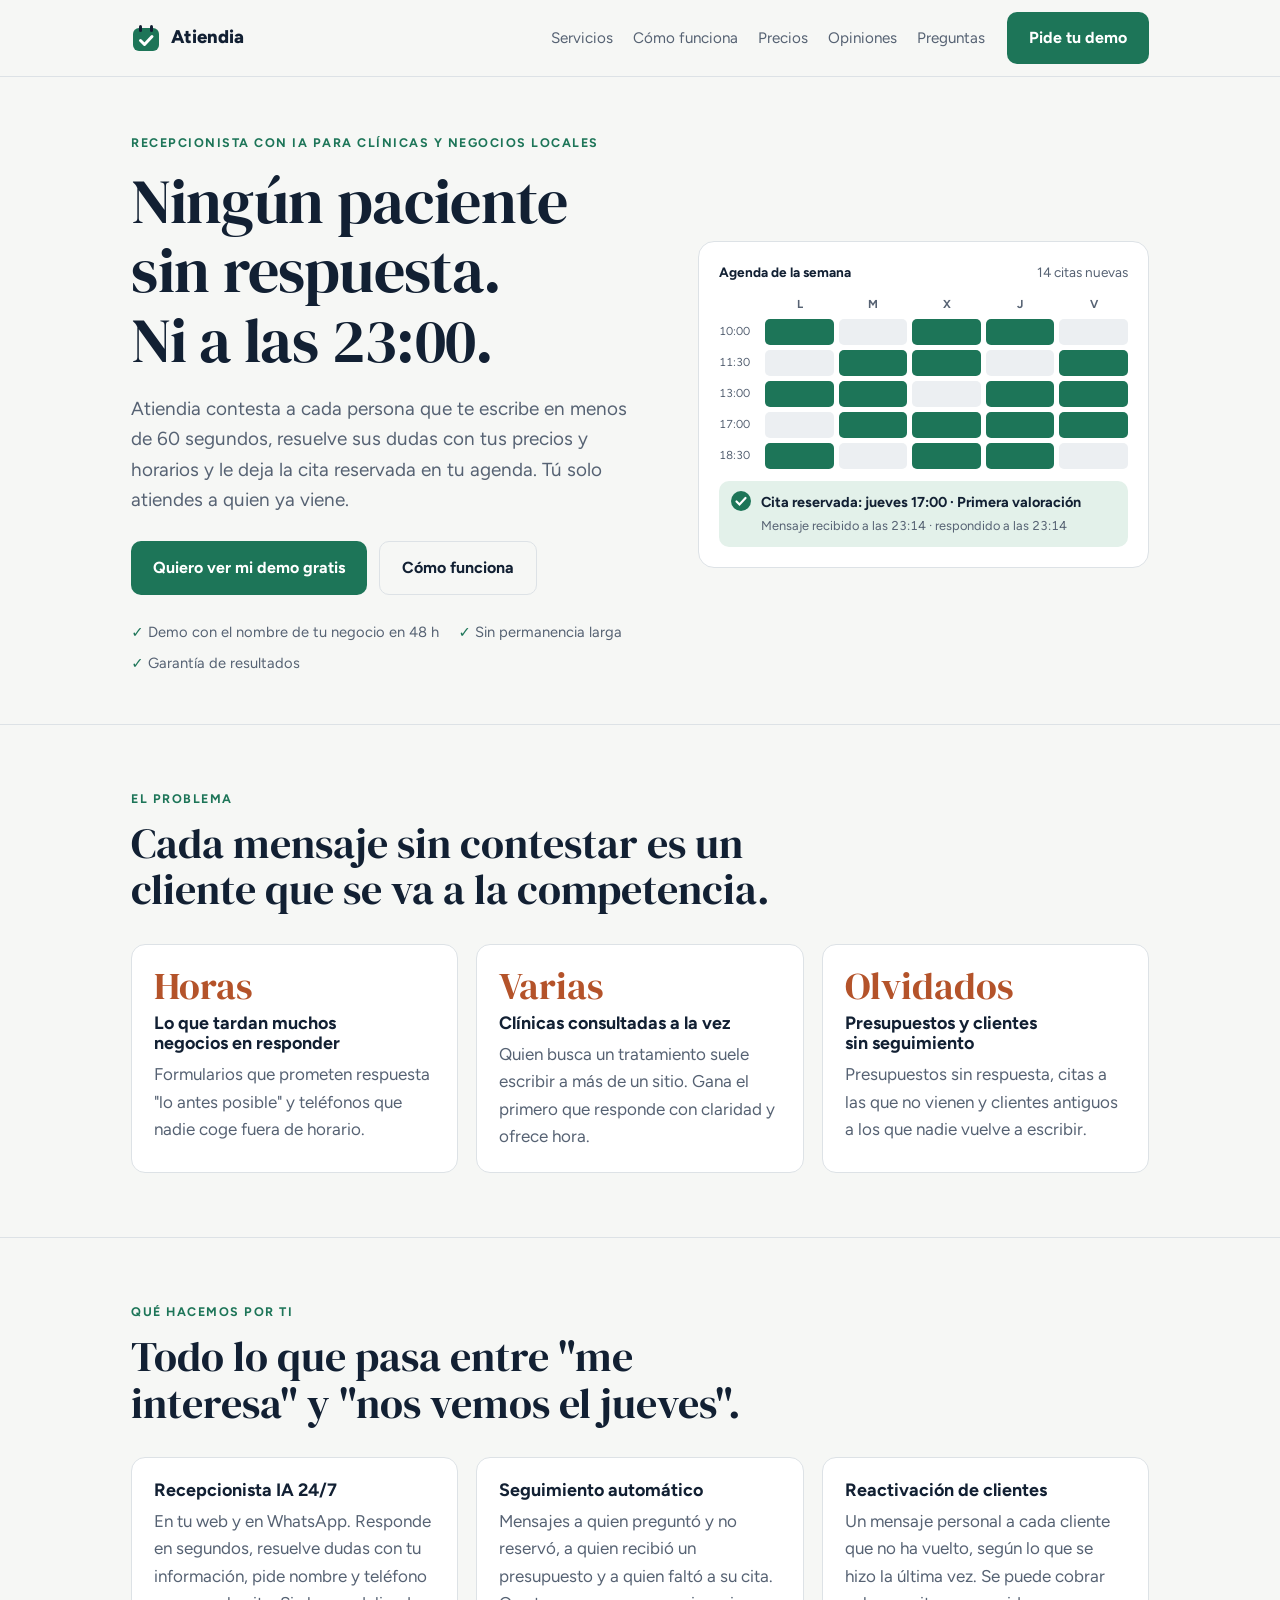
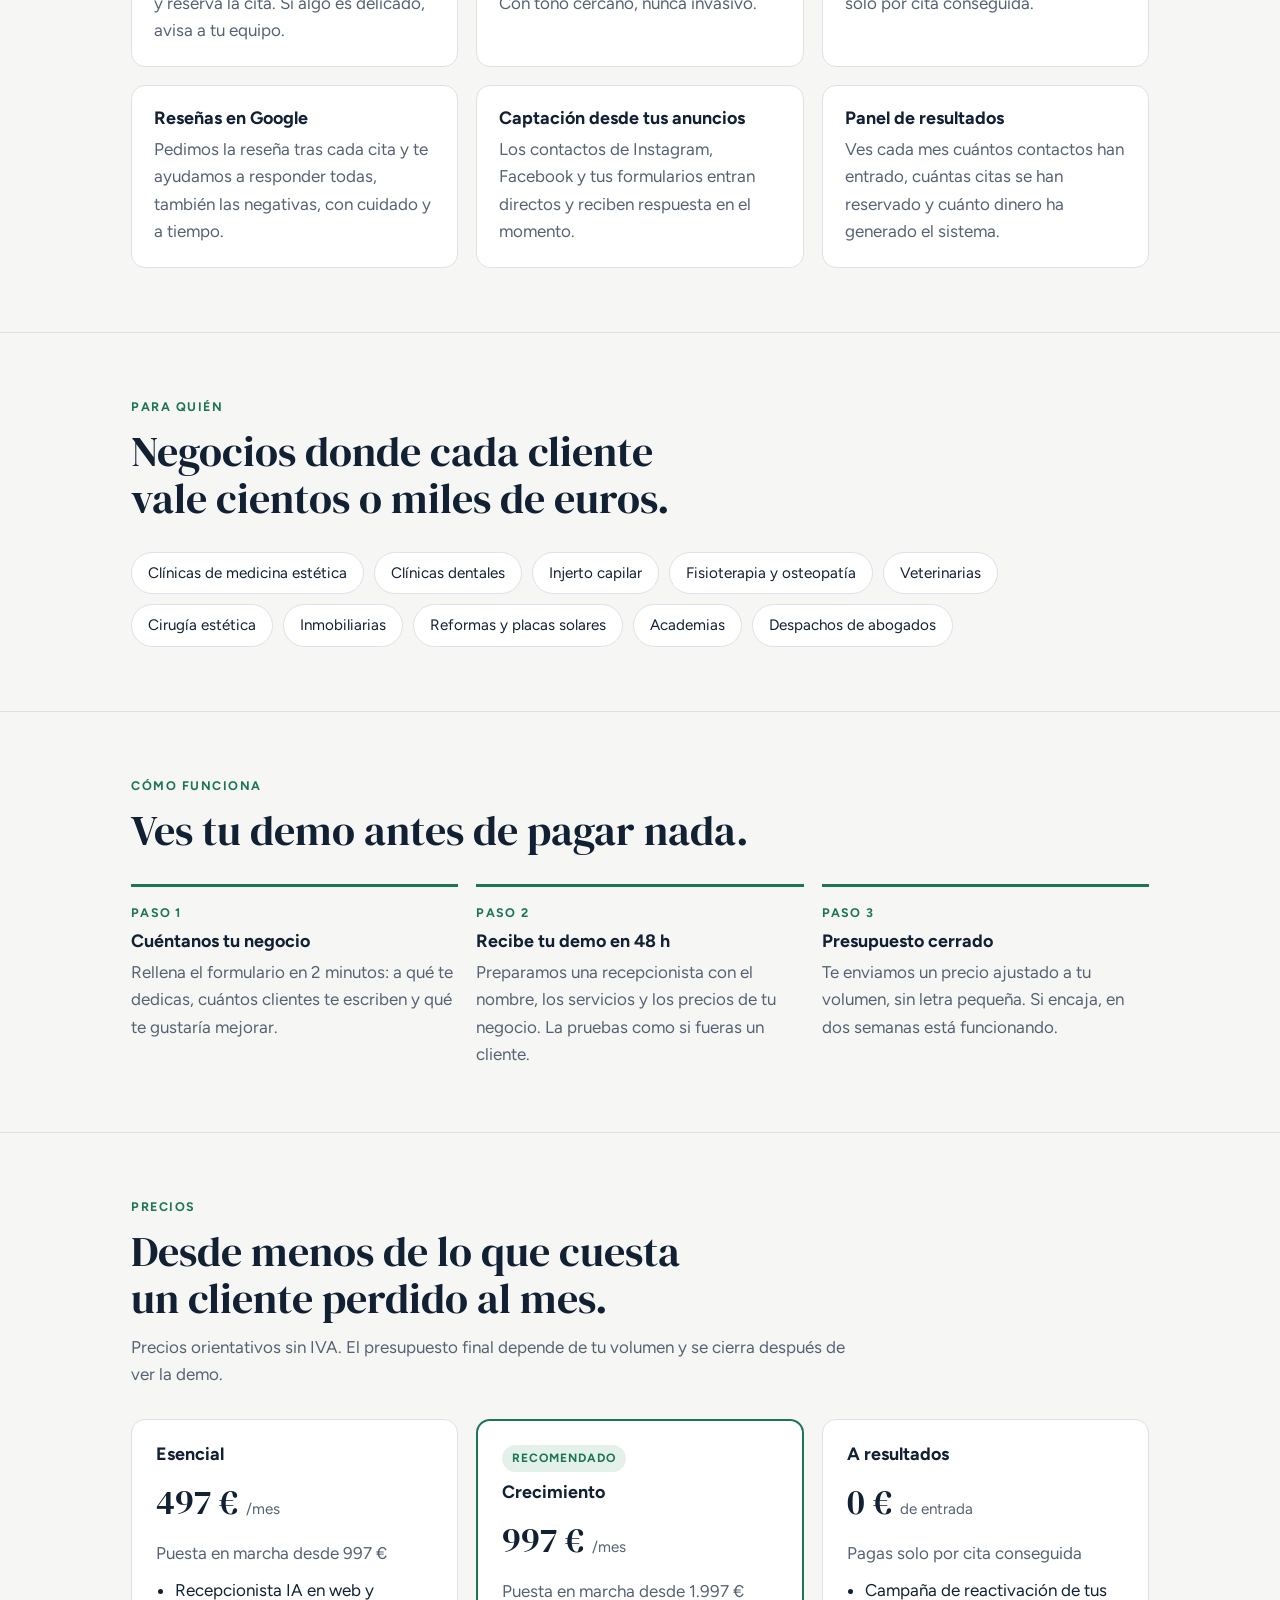
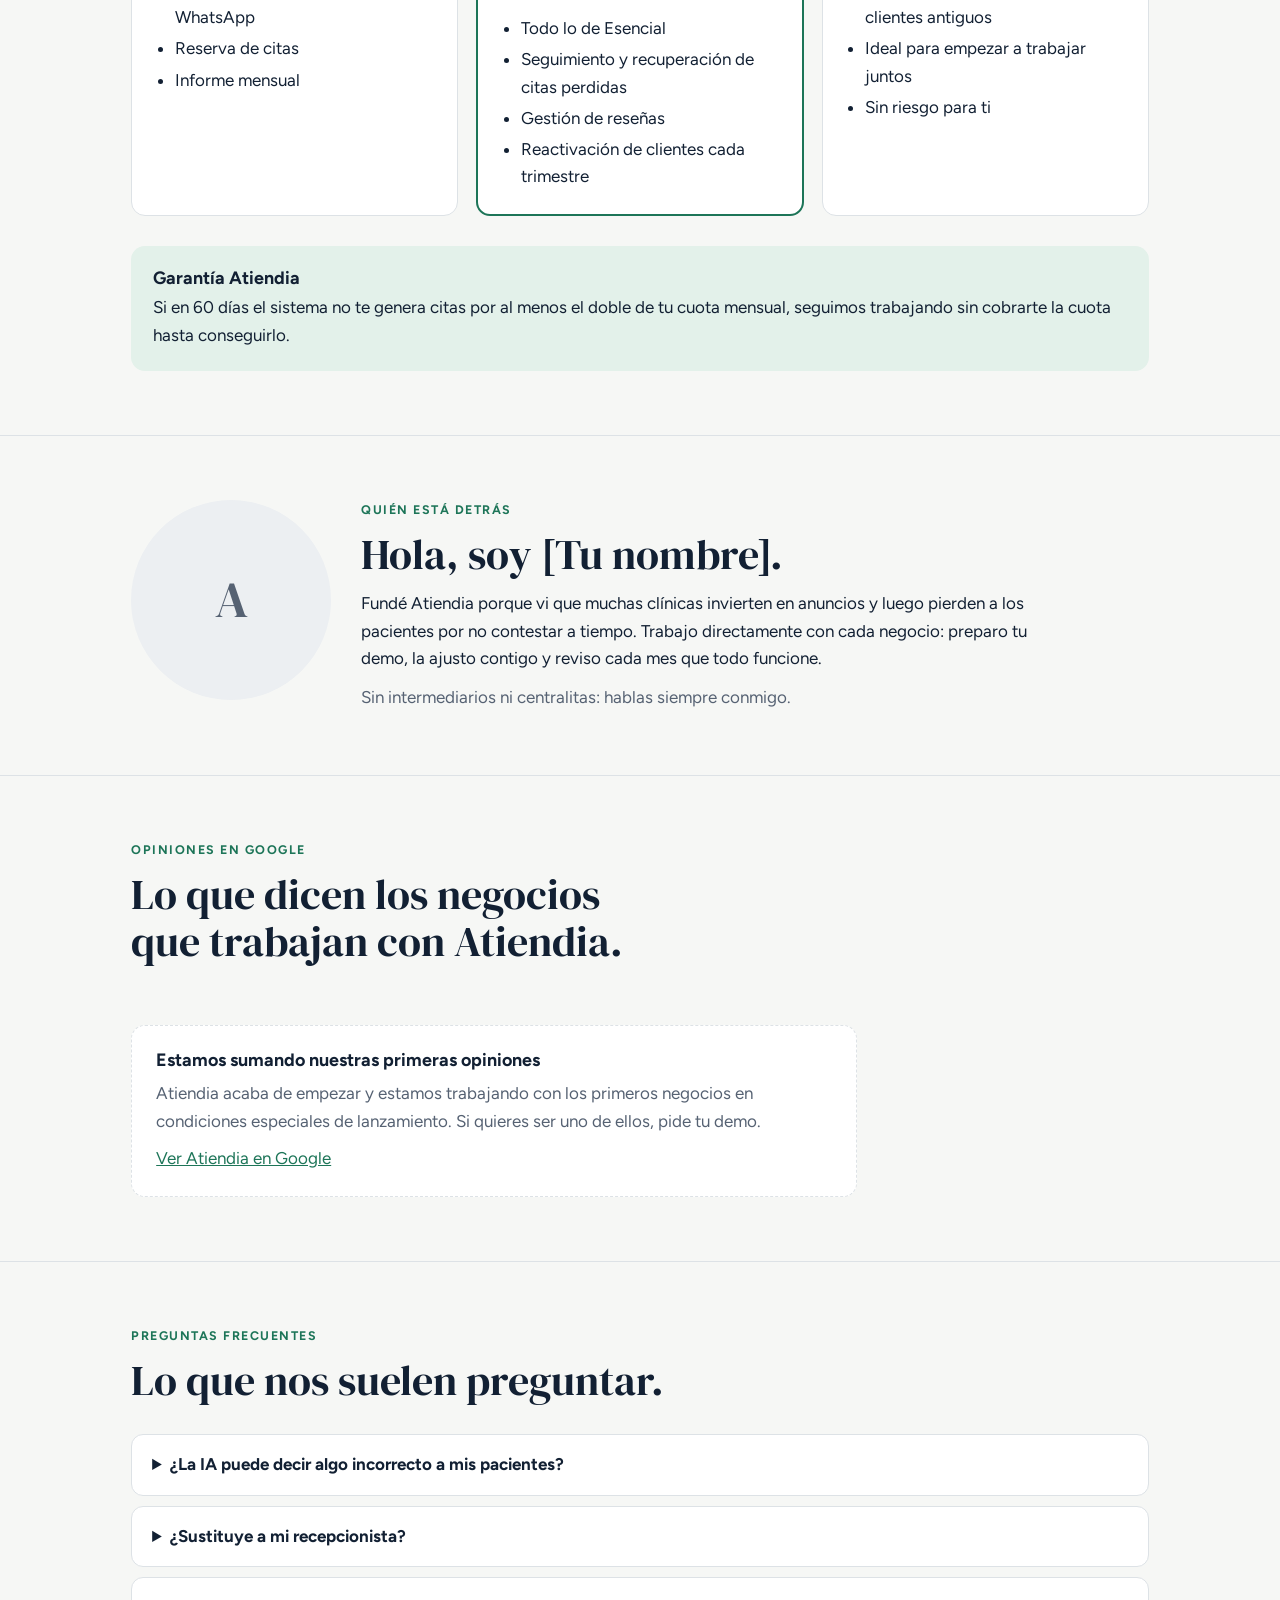
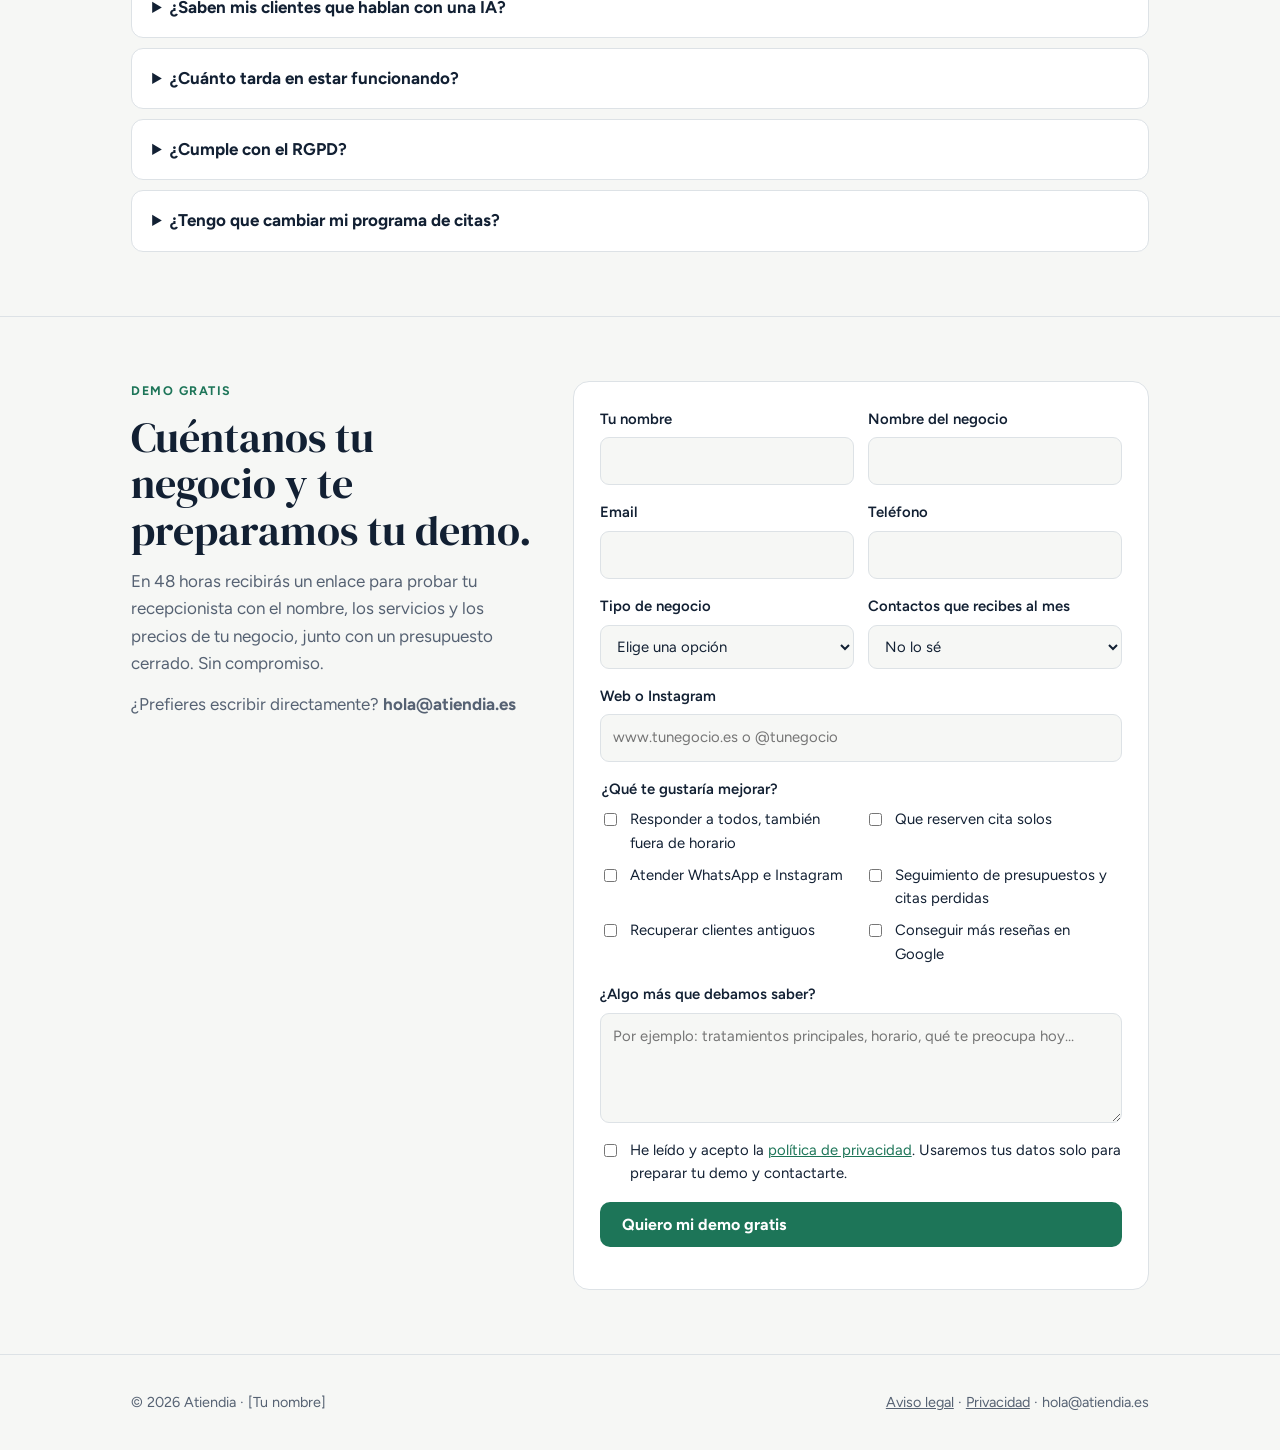
==== web/index.html @ bb2e56af "Añadir web de Atiendia lista para publicar en Netlify Landing optimizada para Google (schema.org, si" ====
<!doctype html>
<html lang="es">
<head>
<meta charset="utf-8">
<meta name="viewport" content="width=device-width, initial-scale=1, viewport-fit=cover">
<title>Atiendia · Recepcionista IA 24/7 para clínicas</title>
<meta name="description" content="Atiendia responde a tus pacientes en menos de 60 segundos, día y noche, y les deja la cita reservada. Recepcionista con IA para clínicas estéticas, dentales y negocios locales. Demo gratis con el nombre de tu negocio.">
<link rel="canonical" href="https://atiendia.es/">
<meta property="og:type" content="website">
<meta property="og:locale" content="es_ES">
<meta property="og:site_name" content="Atiendia">
<meta property="og:title" content="Atiendia · Ningún paciente sin respuesta">
<meta property="og:description" content="Recepcionista con IA que responde en segundos y reserva citas 24/7. Pide tu demo gratis.">
<meta property="og:url" content="https://atiendia.es/">
<meta name="theme-color" content="#1d7558">
<link rel="icon" href="favicon.svg" type="image/svg+xml">
<link rel="preconnect" href="https://fonts.googleapis.com">
<link rel="preconnect" href="https://fonts.gstatic.com" crossorigin>
<link rel="stylesheet" href="https://fonts.googleapis.com/css2?family=DM+Serif+Display&family=Figtree:wght@400;600;700;800&display=swap">
<link rel="stylesheet" href="estilos.css">
<script type="application/ld+json">
{
  "@context": "https://schema.org",
  "@type": "ProfessionalService",
  "name": "Atiendia",
  "url": "https://atiendia.es/",
  "description": "Recepcionista con inteligencia artificial para clínicas y negocios locales: responde a los clientes en segundos, reserva citas 24/7, hace seguimiento y reactiva clientes antiguos.",
  "areaServed": {"@type": "Country", "name": "España"},
  "email": "hola@atiendia.es",
  "founder": {"@type": "Person", "name": "[Tu nombre]"},
  "serviceType": ["Recepcionista virtual con IA", "Automatización de citas", "Reactivación de clientes", "Gestión de reseñas"],
  "priceRange": "€€"
}
</script>
<script type="application/ld+json">
{
  "@context": "https://schema.org",
  "@type": "FAQPage",
  "mainEntity": [
    {"@type": "Question", "name": "¿La IA puede decir algo incorrecto a mis pacientes?", "acceptedAnswer": {"@type": "Answer", "text": "Solo responde con la información de tu negocio que tú validas: servicios, precios desde, horarios y políticas. No da diagnósticos ni promete resultados, y pasa la conversación a tu equipo cuando hay quejas, urgencias o alguien pide hablar con una persona."}},
    {"@type": "Question", "name": "¿Sustituye a mi recepcionista?", "acceptedAnswer": {"@type": "Answer", "text": "No. Cubre noches, fines de semana y picos de mensajes, y deja a tu equipo los contactos ya calificados y con cita."}},
    {"@type": "Question", "name": "¿Cuánto tarda en estar funcionando?", "acceptedAnswer": {"@type": "Answer", "text": "La demo con el nombre de tu negocio está lista en 48 horas. La puesta en marcha completa lleva unas dos semanas."}},
    {"@type": "Question", "name": "¿Cumple con el RGPD?", "acceptedAnswer": {"@type": "Answer", "text": "Sí. Firmamos un contrato de encargado del tratamiento, los datos son tuyos y cada mensaje comercial incluye una forma sencilla de darse de baja."}}
  ]
}
</script>
</head>
<body>

<header class="site"><div class="wrap">
  <a class="logo" href="#inicio" aria-label="Atiendia, inicio">
    <svg width="30" height="30" viewBox="0 0 30 30" aria-hidden="true"><rect x="2" y="5" width="26" height="23" rx="6" fill="var(--accent)"/><rect x="8" y="2" width="3" height="7" rx="1.5" fill="var(--ink)"/><rect x="19" y="2" width="3" height="7" rx="1.5" fill="var(--ink)"/><path d="M9.5 17.5l4 4 7.5-8" fill="none" stroke="var(--accent-ink)" stroke-width="3" stroke-linecap="round" stroke-linejoin="round"/></svg>
    Atiendia
  </a>
  <nav aria-label="Secciones">
    <a href="#servicios">Servicios</a><a href="#como">Cómo funciona</a><a href="#precios">Precios</a><a href="#opiniones">Opiniones</a><a href="#preguntas">Preguntas</a>
  </nav>
  <a class="btn" href="#demo">Pide tu demo</a>
</div></header>

<main id="inicio">
<section class="hero" style="border-top:0"><div class="wrap">
  <div>
    <p class="eyebrow">Recepcionista con IA para clínicas y negocios locales</p>
    <h1 style="margin-top:14px">Ningún paciente sin respuesta. Ni a las 23:00.</h1>
    <p class="lede">Atiendia contesta a cada persona que te escribe en menos de 60 segundos, resuelve sus dudas con tus precios y horarios y le deja la cita reservada en tu agenda. Tú solo atiendes a quien ya viene.</p>
    <div class="ctas">
      <a class="btn" href="#demo">Quiero ver mi demo gratis</a>
      <a class="btn ghost" href="#como">Cómo funciona</a>
    </div>
    <ul class="trust">
      <li>Demo con el nombre de tu negocio en 48 h</li>
      <li>Sin permanencia larga</li>
      <li>Garantía de resultados</li>
    </ul>
  </div>
  <div class="agenda" aria-label="Ejemplo de agenda que se llena con citas reservadas por la recepcionista">
    <div class="head"><b>Agenda de la semana</b><span>14 citas nuevas</span></div>
    <div class="grid" aria-hidden="true">
      <span></span><span class="h">L</span><span class="h">M</span><span class="h">X</span><span class="h">J</span><span class="h">V</span>
      <span class="t">10:00</span><span class="s on"></span><span class="s"></span><span class="s on"></span><span class="s on"></span><span class="s"></span>
      <span class="t">11:30</span><span class="s"></span><span class="s on"></span><span class="s on"></span><span class="s"></span><span class="s on"></span>
      <span class="t">13:00</span><span class="s on"></span><span class="s on"></span><span class="s"></span><span class="s on"></span><span class="s on"></span>
      <span class="t">17:00</span><span class="s"></span><span class="s on"></span><span class="s on"></span><span class="s new"></span><span class="s on"></span>
      <span class="t">18:30</span><span class="s on"></span><span class="s"></span><span class="s on"></span><span class="s on"></span><span class="s"></span>
    </div>
    <div class="msg">
      <svg width="20" height="20" viewBox="0 0 20 20" aria-hidden="true"><circle cx="10" cy="10" r="10" fill="var(--accent)"/><path d="M5.5 10.5l3 3 6-6.5" fill="none" stroke="var(--accent-ink)" stroke-width="2.2" stroke-linecap="round"/></svg>
      <div><b>Cita reservada: jueves 17:00 · Primera valoración</b><time>Mensaje recibido a las 23:14 · respondido a las 23:14</time></div>
    </div>
  </div>
</div></section>

<section><div class="wrap">
  <div class="intro">
    <p class="eyebrow">El problema</p>
    <h2>Cada mensaje sin contestar es un cliente que se va a la competencia.</h2>
  </div>
  <div class="cards">
    <div class="card"><span class="stat">Horas</span><h3>Lo que tardan muchos negocios en responder</h3><p class="muted">Formularios que prometen respuesta "lo antes posible" y teléfonos que nadie coge fuera de horario.</p></div>
    <div class="card"><span class="stat">Varias</span><h3>Clínicas consultadas a la vez</h3><p class="muted">Quien busca un tratamiento suele escribir a más de un sitio. Gana el primero que responde con claridad y ofrece hora.</p></div>
    <div class="card"><span class="stat">Olvidados</span><h3>Presupuestos y clientes sin seguimiento</h3><p class="muted">Presupuestos sin respuesta, citas a las que no vienen y clientes antiguos a los que nadie vuelve a escribir.</p></div>
  </div>
</div></section>

<section id="servicios"><div class="wrap">
  <div class="intro">
    <p class="eyebrow">Qué hacemos por ti</p>
    <h2>Todo lo que pasa entre "me interesa" y "nos vemos el jueves".</h2>
  </div>
  <div class="cards">
    <article class="card"><h3>Recepcionista IA 24/7</h3><p class="muted">En tu web y en WhatsApp. Responde en segundos, resuelve dudas con tu información, pide nombre y teléfono y reserva la cita. Si algo es delicado, avisa a tu equipo.</p></article>
    <article class="card"><h3>Seguimiento automático</h3><p class="muted">Mensajes a quien preguntó y no reservó, a quien recibió un presupuesto y a quien faltó a su cita. Con tono cercano, nunca invasivo.</p></article>
    <article class="card"><h3>Reactivación de clientes</h3><p class="muted">Un mensaje personal a cada cliente que no ha vuelto, según lo que se hizo la última vez. Se puede cobrar solo por cita conseguida.</p></article>
    <article class="card"><h3>Reseñas en Google</h3><p class="muted">Pedimos la reseña tras cada cita y te ayudamos a responder todas, también las negativas, con cuidado y a tiempo.</p></article>
    <article class="card"><h3>Captación desde tus anuncios</h3><p class="muted">Los contactos de Instagram, Facebook y tus formularios entran directos y reciben respuesta en el momento.</p></article>
    <article class="card"><h3>Panel de resultados</h3><p class="muted">Ves cada mes cuántos contactos han entrado, cuántas citas se han reservado y cuánto dinero ha generado el sistema.</p></article>
  </div>
</div></section>

<section><div class="wrap">
  <div class="intro">
    <p class="eyebrow">Para quién</p>
    <h2>Negocios donde cada cliente vale cientos o miles de euros.</h2>
  </div>
  <div class="chips">
    <span class="chip">Clínicas de medicina estética</span><span class="chip">Clínicas dentales</span><span class="chip">Injerto capilar</span>
    <span class="chip">Fisioterapia y osteopatía</span><span class="chip">Veterinarias</span><span class="chip">Cirugía estética</span>
    <span class="chip">Inmobiliarias</span><span class="chip">Reformas y placas solares</span><span class="chip">Academias</span><span class="chip">Despachos de abogados</span>
  </div>
</div></section>

<section id="como"><div class="wrap">
  <div class="intro">
    <p class="eyebrow">Cómo funciona</p>
    <h2>Ves tu demo antes de pagar nada.</h2>
  </div>
  <ol class="pasos">
    <li><h3>Cuéntanos tu negocio</h3><p class="muted">Rellena el formulario en 2 minutos: a qué te dedicas, cuántos clientes te escriben y qué te gustaría mejorar.</p></li>
    <li><h3>Recibe tu demo en 48 h</h3><p class="muted">Preparamos una recepcionista con el nombre, los servicios y los precios de tu negocio. La pruebas como si fueras un cliente.</p></li>
    <li><h3>Presupuesto cerrado</h3><p class="muted">Te enviamos un precio ajustado a tu volumen, sin letra pequeña. Si encaja, en dos semanas está funcionando.</p></li>
  </ol>
</div></section>

<section id="precios"><div class="wrap">
  <div class="intro">
    <p class="eyebrow">Precios</p>
    <h2>Desde menos de lo que cuesta un cliente perdido al mes.</h2>
    <p class="muted">Precios orientativos sin IVA. El presupuesto final depende de tu volumen y se cierra después de ver la demo.</p>
  </div>
  <div class="planes">
    <div class="plan"><h3>Esencial</h3><div class="precio">497 € <small>/mes</small></div><p class="muted">Puesta en marcha desde 997 €</p>
      <ul><li>Recepcionista IA en web y WhatsApp</li><li>Reserva de citas</li><li>Informe mensual</li></ul></div>
    <div class="plan dest"><span class="badge">Recomendado</span><h3>Crecimiento</h3><div class="precio">997 € <small>/mes</small></div><p class="muted">Puesta en marcha desde 1.997 €</p>
      <ul><li>Todo lo de Esencial</li><li>Seguimiento y recuperación de citas perdidas</li><li>Gestión de reseñas</li><li>Reactivación de clientes cada trimestre</li></ul></div>
    <div class="plan"><h3>A resultados</h3><div class="precio">0 € <small>de entrada</small></div><p class="muted">Pagas solo por cita conseguida</p>
      <ul><li>Campaña de reactivación de tus clientes antiguos</li><li>Ideal para empezar a trabajar juntos</li><li>Sin riesgo para ti</li></ul></div>
  </div>
  <div class="garantia">
    <h3>Garantía Atiendia</h3>
    <p>Si en 60 días el sistema no te genera citas por al menos el doble de tu cuota mensual, seguimos trabajando sin cobrarte la cuota hasta conseguirlo.</p>
  </div>
</div></section>

<section id="quien"><div class="wrap yo">
  <div class="foto" aria-hidden="true"><!-- Sustituye por <img src="foto.jpg" alt=""> -->A</div>
  <div style="display:grid;gap:12px;max-width:62ch">
    <p class="eyebrow">Quién está detrás</p>
    <h2>Hola, soy [Tu nombre].</h2>
    <p>Fundé Atiendia porque vi que muchas clínicas invierten en anuncios y luego pierden a los pacientes por no contestar a tiempo. Trabajo directamente con cada negocio: preparo tu demo, la ajusto contigo y reviso cada mes que todo funcione.</p>
    <p class="muted">Sin intermediarios ni centralitas: hablas siempre conmigo.</p>
  </div>
</div></section>

<section id="opiniones"><div class="wrap">
  <div class="intro">
    <p class="eyebrow">Opiniones en Google</p>
    <h2>Lo que dicen los negocios que trabajan con Atiendia.</h2>
  </div>
  <div id="resenas" class="resenas"></div>
  <div id="resenas-vacio" class="resena-vacia">
    <h3>Estamos sumando nuestras primeras opiniones</h3>
    <p class="muted">Atiendia acaba de empezar y estamos trabajando con los primeros negocios en condiciones especiales de lanzamiento. Si quieres ser uno de ellos, pide tu demo.</p>
    <p><a href="https://g.page/r/TU-ENLACE-DE-GOOGLE/review" rel="noopener" target="_blank">Ver Atiendia en Google</a></p>
  </div>
</div></section>

<section id="preguntas"><div class="wrap">
  <div class="intro"><p class="eyebrow">Preguntas frecuentes</p><h2>Lo que nos suelen preguntar.</h2></div>
  <div>
    <details><summary>¿La IA puede decir algo incorrecto a mis pacientes?</summary><p>Solo responde con la información de tu negocio que tú validas: servicios, precios desde, horarios y políticas. No da diagnósticos ni promete resultados, y pasa la conversación a tu equipo cuando hay quejas, urgencias o alguien pide hablar con una persona.</p></details>
    <details><summary>¿Sustituye a mi recepcionista?</summary><p>No. Cubre noches, fines de semana y picos de mensajes, y deja a tu equipo los contactos ya calificados y con cita.</p></details>
    <details><summary>¿Saben mis clientes que hablan con una IA?</summary><p>Sí, lo indicamos de forma clara, como exige la normativa europea. En la práctica lo que valoran es que les contesten al momento.</p></details>
    <details><summary>¿Cuánto tarda en estar funcionando?</summary><p>La demo con el nombre de tu negocio está lista en 48 horas. La puesta en marcha completa lleva unas dos semanas.</p></details>
    <details><summary>¿Cumple con el RGPD?</summary><p>Sí. Firmamos un contrato de encargado del tratamiento, los datos son tuyos y cada mensaje comercial incluye una forma sencilla de darse de baja.</p></details>
    <details><summary>¿Tengo que cambiar mi programa de citas?</summary><p>No. Nos adaptamos a cómo trabajas hoy y te proponemos la integración más sencilla.</p></details>
  </div>
</div></section>

<section id="demo"><div class="wrap form-wrap">
  <div style="display:grid;gap:14px">
    <p class="eyebrow">Demo gratis</p>
    <h2>Cuéntanos tu negocio y te preparamos tu demo.</h2>
    <p class="muted">En 48 horas recibirás un enlace para probar tu recepcionista con el nombre, los servicios y los precios de tu negocio, junto con un presupuesto cerrado. Sin compromiso.</p>
    <p class="muted">¿Prefieres escribir directamente? <strong>hola@atiendia.es</strong></p>
  </div>
  <form class="demo" name="solicitud-demo" method="POST" action="gracias.html" data-netlify="true" netlify-honeypot="empresa-web" id="form-demo">
    <input type="hidden" name="form-name" value="solicitud-demo">
    <p class="oculto"><label>No rellenar <input name="empresa-web" id="empresa-web" tabindex="-1" autocomplete="off"></label></p>
    <div class="fila">
      <label for="nombre">Tu nombre<input id="nombre" name="nombre" required autocomplete="name"></label>
      <label for="negocio">Nombre del negocio<input id="negocio" name="negocio" required autocomplete="organization"></label>
    </div>
    <div class="fila">
      <label for="email">Email<input id="email" name="email" type="email" required autocomplete="email"></label>
      <label for="telefono">Teléfono<input id="telefono" name="telefono" type="tel" autocomplete="tel"></label>
    </div>
    <div class="fila">
      <label for="tipo">Tipo de negocio
        <select id="tipo" name="tipo" required>
          <option value="">Elige una opción</option>
          <option>Clínica de medicina estética</option><option>Clínica dental</option><option>Injerto capilar</option>
          <option>Fisioterapia u osteopatía</option><option>Veterinaria</option><option>Cirugía estética</option>
          <option>Inmobiliaria</option><option>Reformas o placas solares</option><option>Academia o formación</option>
          <option>Despacho profesional</option><option>Otro</option>
        </select></label>
      <label for="volumen">Contactos que recibes al mes
        <select id="volumen" name="volumen">
          <option value="">No lo sé</option><option>Menos de 30</option><option>30-100</option><option>100-300</option><option>Más de 300</option>
        </select></label>
    </div>
    <label for="web">Web o Instagram<input id="web" name="web" placeholder="www.tunegocio.es o @tunegocio"></label>
    <fieldset>
      <legend>¿Qué te gustaría mejorar?</legend>
      <div class="checks">
        <label><input type="checkbox" name="necesidad" value="Responder 24/7"> Responder a todos, también fuera de horario</label>
        <label><input type="checkbox" name="necesidad" value="Reservar citas"> Que reserven cita solos</label>
        <label><input type="checkbox" name="necesidad" value="WhatsApp"> Atender WhatsApp e Instagram</label>
        <label><input type="checkbox" name="necesidad" value="Seguimiento"> Seguimiento de presupuestos y citas perdidas</label>
        <label><input type="checkbox" name="necesidad" value="Reactivar clientes"> Recuperar clientes antiguos</label>
        <label><input type="checkbox" name="necesidad" value="Reseñas"> Conseguir más reseñas en Google</label>
      </div>
    </fieldset>
    <label for="mensaje">¿Algo más que debamos saber?<textarea id="mensaje" name="mensaje" placeholder="Por ejemplo: tratamientos principales, horario, qué te preocupa hoy…"></textarea></label>
    <label class="consent" for="privacidad"><input type="checkbox" id="privacidad" name="privacidad" value="acepto" required> <span>He leído y acepto la <a href="privacidad.html">política de privacidad</a>. Usaremos tus datos solo para preparar tu demo y contactarte.</span></label>
    <button class="btn" type="submit">Quiero mi demo gratis</button>
    <p class="estado" id="estado" role="status" aria-live="polite"></p>
  </form>
</div></section>
</main>

<footer><div class="wrap">
  <span>© <span id="anio">2026</span> Atiendia · [Tu nombre]</span>
  <span><a href="aviso-legal.html">Aviso legal</a> · <a href="privacidad.html">Privacidad</a> · hola@atiendia.es</span>
</div></footer>

<script>
/* Opiniones reales de Google: cópialas aquí cuando las tengas (nunca inventadas).
   Ejemplo: { autor: "Clínica X", estrellas: 5, texto: "...", fecha: "octubre 2026" } */
var RESENAS = [];

(function () {
  var cont = document.getElementById("resenas"), vacio = document.getElementById("resenas-vacio");
  if (RESENAS.length) {
    vacio.hidden = true;
    RESENAS.forEach(function (r) {
      var a = document.createElement("article"); a.className = "resena";
      var e = document.createElement("span"); e.className = "estrellas"; e.textContent = "★★★★★".slice(0, r.estrellas); e.setAttribute("aria-label", r.estrellas + " de 5 estrellas");
      var t = document.createElement("p"); t.textContent = "«" + r.texto + "»";
      var p = document.createElement("p"); p.className = "muted"; p.textContent = r.autor + (r.fecha ? " · " + r.fecha : "");
      a.append(e, t, p); cont.appendChild(a);
    });
  } else { cont.hidden = true; }
  document.getElementById("anio").textContent = new Date().getFullYear();

  /* Envío del formulario a Netlify Forms sin recargar; si falla, se avisa con el email de contacto. */
  var f = document.getElementById("form-demo"), estado = document.getElementById("estado");
  f.addEventListener("submit", function (ev) {
    ev.preventDefault();
    if (!f.checkValidity()) { f.reportValidity(); return; }
    estado.className = "estado"; estado.textContent = "Enviando…";
    fetch("/", { method: "POST", headers: { "Content-Type": "application/x-www-form-urlencoded" },
                 body: new URLSearchParams(new FormData(f)).toString() })
      .then(function (r) { if (!r.ok) throw new Error(r.status); location.href = "gracias.html"; })
      .catch(function () {
        estado.className = "estado error";
        estado.textContent = "No se ha podido enviar ahora mismo. Escríbenos a hola@atiendia.es y te respondemos hoy.";
      });
  });
})();
</script>
</body>
</html>
---- web/estilos.css ----
/* Layout: columna central de 1120px; el motivo visual es una agenda semanal que se va llenando. */
:root{
  --bg:#f6f7f5; --surface:#ffffff; --ink:#122033; --muted:#566273; --line:#dde2e6;
  --accent:#1d7558; --accent-ink:#ffffff; --accent-soft:#e3f1ea; --slot:#eceff2; --warn:#b4532a;
  --display:"DM Serif Display", Georgia, "Times New Roman", serif;
  --body:"Figtree", "Segoe UI", system-ui, -apple-system, sans-serif;
}
@media (prefers-color-scheme: dark){:root:not([data-theme="light"]){
  --bg:#0e1622; --surface:#152131; --ink:#e8edf2; --muted:#9aa7b6; --line:#273547;
  --accent:#4cc395; --accent-ink:#0b1a14; --accent-soft:#183a2e; --slot:#1d2b3c; --warn:#f0936a; color-scheme:dark}}
:root[data-theme="dark"]{
  --bg:#0e1622; --surface:#152131; --ink:#e8edf2; --muted:#9aa7b6; --line:#273547;
  --accent:#4cc395; --accent-ink:#0b1a14; --accent-soft:#183a2e; --slot:#1d2b3c; --warn:#f0936a; color-scheme:dark}
*{box-sizing:border-box}
html{scroll-behavior:smooth}
body{margin:0;background:var(--bg);color:var(--ink);font:17px/1.6 var(--body)}
.wrap{max-width:1120px;margin:0 auto;padding-inline:max(16px,4vw)}
h1,h2,h3{margin:0;line-height:1.12;text-wrap:balance}
h1,h2{font-family:var(--display);font-weight:400}
h1{font-size:clamp(2.3rem,5.4vw,3.9rem);letter-spacing:-.01em}
h2{font-size:clamp(1.8rem,3.6vw,2.6rem)}
h3{font-size:1.12rem;font-weight:700}
p{margin:0}
a{color:var(--accent)}
.muted{color:var(--muted)}
.eyebrow{font-size:.78rem;font-weight:700;text-transform:uppercase;letter-spacing:.12em;color:var(--accent)}
:focus-visible{outline:3px solid var(--accent);outline-offset:2px}
.btn{display:inline-flex;align-items:center;gap:8px;background:var(--accent);color:var(--accent-ink);font-weight:700;text-decoration:none;padding:13px 22px;border-radius:10px;border:0;font-size:1rem;cursor:pointer;font-family:inherit}
.btn:hover{filter:brightness(1.08)}
.btn.ghost{background:transparent;color:var(--ink);border:1.5px solid var(--line)}

header.site{position:sticky;top:env(safe-area-inset-top,0px);z-index:10;background:var(--bg);border-bottom:1px solid var(--line)}
header.site .wrap{display:flex;align-items:center;gap:22px;padding-block:12px}
.logo{display:flex;align-items:center;gap:10px;font-weight:800;font-size:1.15rem;color:var(--ink);text-decoration:none;margin-right:auto}
.logo svg{flex:none}
header.site nav{display:flex;gap:20px;flex-wrap:wrap}
header.site nav a{color:var(--muted);text-decoration:none;font-size:.95rem}
header.site nav a:hover{color:var(--ink)}
@media (max-width:860px){header.site nav{display:none}}

.hero{padding-block:56px 48px}
.hero .wrap{display:grid;grid-template-columns:1.15fr 1fr;gap:48px;align-items:center}
.hero .wrap>*{min-width:0}
.hero p.lede{font-size:1.18rem;color:var(--muted);margin-top:18px;max-width:52ch}
.hero .ctas{display:flex;gap:12px;flex-wrap:wrap;margin-top:26px}
.hero ul.trust{list-style:none;padding:0;margin:26px 0 0;display:flex;gap:8px 20px;flex-wrap:wrap;font-size:.92rem;color:var(--muted)}
.hero ul.trust li::before{content:"✓ ";color:var(--accent);font-weight:700}

.agenda{background:var(--surface);border:1px solid var(--line);border-radius:16px;padding:20px;display:grid;gap:12px}
.agenda .head{display:flex;justify-content:space-between;font-size:.85rem;color:var(--muted)}
.agenda .head b{color:var(--ink)}
.grid{display:grid;grid-template-columns:2.6rem repeat(5,minmax(0,1fr));gap:5px;font-size:.72rem}
.grid .h{text-align:center;color:var(--muted);font-weight:700}
.grid .t{color:var(--muted);font-variant-numeric:tabular-nums;align-self:center}
.grid .s{height:26px;border-radius:5px;background:var(--slot)}
.grid .s.on{background:var(--accent)}
.grid .s.new{background:var(--accent);animation:llega 2.4s ease-in-out infinite}
@keyframes llega{0%,100%{opacity:1}50%{opacity:.35}}
@media (prefers-reduced-motion:reduce){.grid .s.new{animation:none}}
.agenda .msg{display:flex;gap:10px;align-items:flex-start;background:var(--accent-soft);border-radius:10px;padding:10px 12px;font-size:.9rem}
.agenda .msg b{display:block}
.agenda .msg time{color:var(--muted);font-size:.8rem;font-variant-numeric:tabular-nums}

section{padding-block:64px;border-top:1px solid var(--line)}
section>.wrap{display:grid;gap:30px}
.intro{display:grid;gap:12px;max-width:66ch}
.cards{display:grid;grid-template-columns:repeat(auto-fit,minmax(min(100%,290px),1fr));gap:18px}
.cards>*{min-width:0}
.card{background:var(--surface);border:1px solid var(--line);border-radius:14px;padding:22px;display:grid;gap:8px;align-content:start}
.stat{font-family:var(--display);font-size:2.4rem;line-height:1;color:var(--warn)}

ol.pasos{list-style:none;margin:0;padding:0;display:grid;grid-template-columns:repeat(auto-fit,minmax(min(100%,260px),1fr));gap:18px;counter-reset:p}
ol.pasos li{counter-increment:p;display:grid;gap:8px;align-content:start;border-top:3px solid var(--accent);padding-top:16px}
ol.pasos li::before{content:"Paso " counter(p);font-size:.78rem;font-weight:700;text-transform:uppercase;letter-spacing:.1em;color:var(--accent)}

.chips{display:flex;flex-wrap:wrap;gap:10px}
.chip{background:var(--surface);border:1px solid var(--line);border-radius:99px;padding:8px 16px;font-size:.95rem}

.planes{display:grid;grid-template-columns:repeat(auto-fit,minmax(min(100%,260px),1fr));gap:18px}
.plan{background:var(--surface);border:1px solid var(--line);border-radius:14px;padding:24px;display:grid;gap:10px;align-content:start}
.plan.dest{border:2px solid var(--accent)}
.plan .precio{font-family:var(--display);font-size:2.2rem;font-variant-numeric:tabular-nums}
.plan .precio small{font-family:var(--body);font-size:.95rem;color:var(--muted)}
.plan ul{margin:0;padding-left:1.1em;display:grid;gap:4px}
.badge{justify-self:start;background:var(--accent-soft);color:var(--accent);font-size:.75rem;font-weight:700;text-transform:uppercase;letter-spacing:.08em;padding:4px 10px;border-radius:99px}
.garantia{background:var(--accent-soft);border-radius:14px;padding:22px;display:grid;gap:6px}

.yo{display:grid;grid-template-columns:200px 1fr;gap:32px;align-items:start}
.yo>*{min-width:0}
.foto{width:100%;max-width:200px;aspect-ratio:1;border-radius:50%;background:var(--slot);display:grid;place-items:center;font-family:var(--display);font-size:3.2rem;color:var(--muted);overflow:hidden}
.foto img{width:100%;height:100%;object-fit:cover}
@media (max-width:640px){.yo{grid-template-columns:1fr}.foto{max-width:140px}}

.resenas{display:grid;grid-template-columns:repeat(auto-fit,minmax(min(100%,300px),1fr));gap:18px}
.resena{background:var(--surface);border:1px solid var(--line);border-radius:14px;padding:20px;display:grid;gap:8px;align-content:start}
.estrellas{color:#e0a100;letter-spacing:2px}
.resena-vacia{background:var(--surface);border:1px dashed var(--line);border-radius:14px;padding:24px;display:grid;gap:10px;max-width:66ch}

details{background:var(--surface);border:1px solid var(--line);border-radius:12px;padding:16px 20px}
details+details{margin-top:10px}
summary{cursor:pointer;font-weight:700}
details p{margin-top:10px;color:var(--muted)}

.form-wrap{display:grid;grid-template-columns:1fr 1.4fr;gap:40px;align-items:start}
.form-wrap>*{min-width:0}
form.demo{background:var(--surface);border:1px solid var(--line);border-radius:16px;padding:26px;display:grid;gap:16px}
.fila{display:grid;grid-template-columns:1fr 1fr;gap:14px}
.fila>*{min-width:0}
@media (max-width:640px){.fila{grid-template-columns:1fr}}
label{display:grid;gap:6px;font-weight:600;font-size:.93rem}
input,select,textarea{font:inherit;font-weight:400;padding:11px 12px;border:1px solid var(--line);border-radius:9px;background:var(--bg);color:var(--ink);width:100%}
textarea{min-height:110px;resize:vertical}
fieldset{border:0;padding:0;margin:0;display:grid;gap:8px}
legend{font-weight:600;font-size:.93rem;margin-bottom:6px}
.checks{display:grid;grid-template-columns:repeat(auto-fit,minmax(min(100%,220px),1fr));gap:8px}
.checks label,.consent{display:flex;gap:10px;align-items:flex-start;font-weight:400}
.checks input,.consent input{width:auto;margin-top:5px}
.oculto{position:absolute;left:-9999px}
.estado{font-weight:600}
.estado.error{color:var(--warn)}
@media (max-width:860px){.hero .wrap,.form-wrap{grid-template-columns:1fr}.hero{padding-block:36px}}

footer{border-top:1px solid var(--line);padding-block:36px;color:var(--muted);font-size:.9rem}
footer .wrap{display:flex;flex-wrap:wrap;gap:12px 28px;justify-content:space-between}
footer a{color:var(--muted)}
.legal main{padding-block:48px}
.legal .wrap{max-width:780px;display:grid;gap:16px}
.legal h1{font-size:2.2rem}
.legal h2{font-size:1.4rem;margin-top:16px}
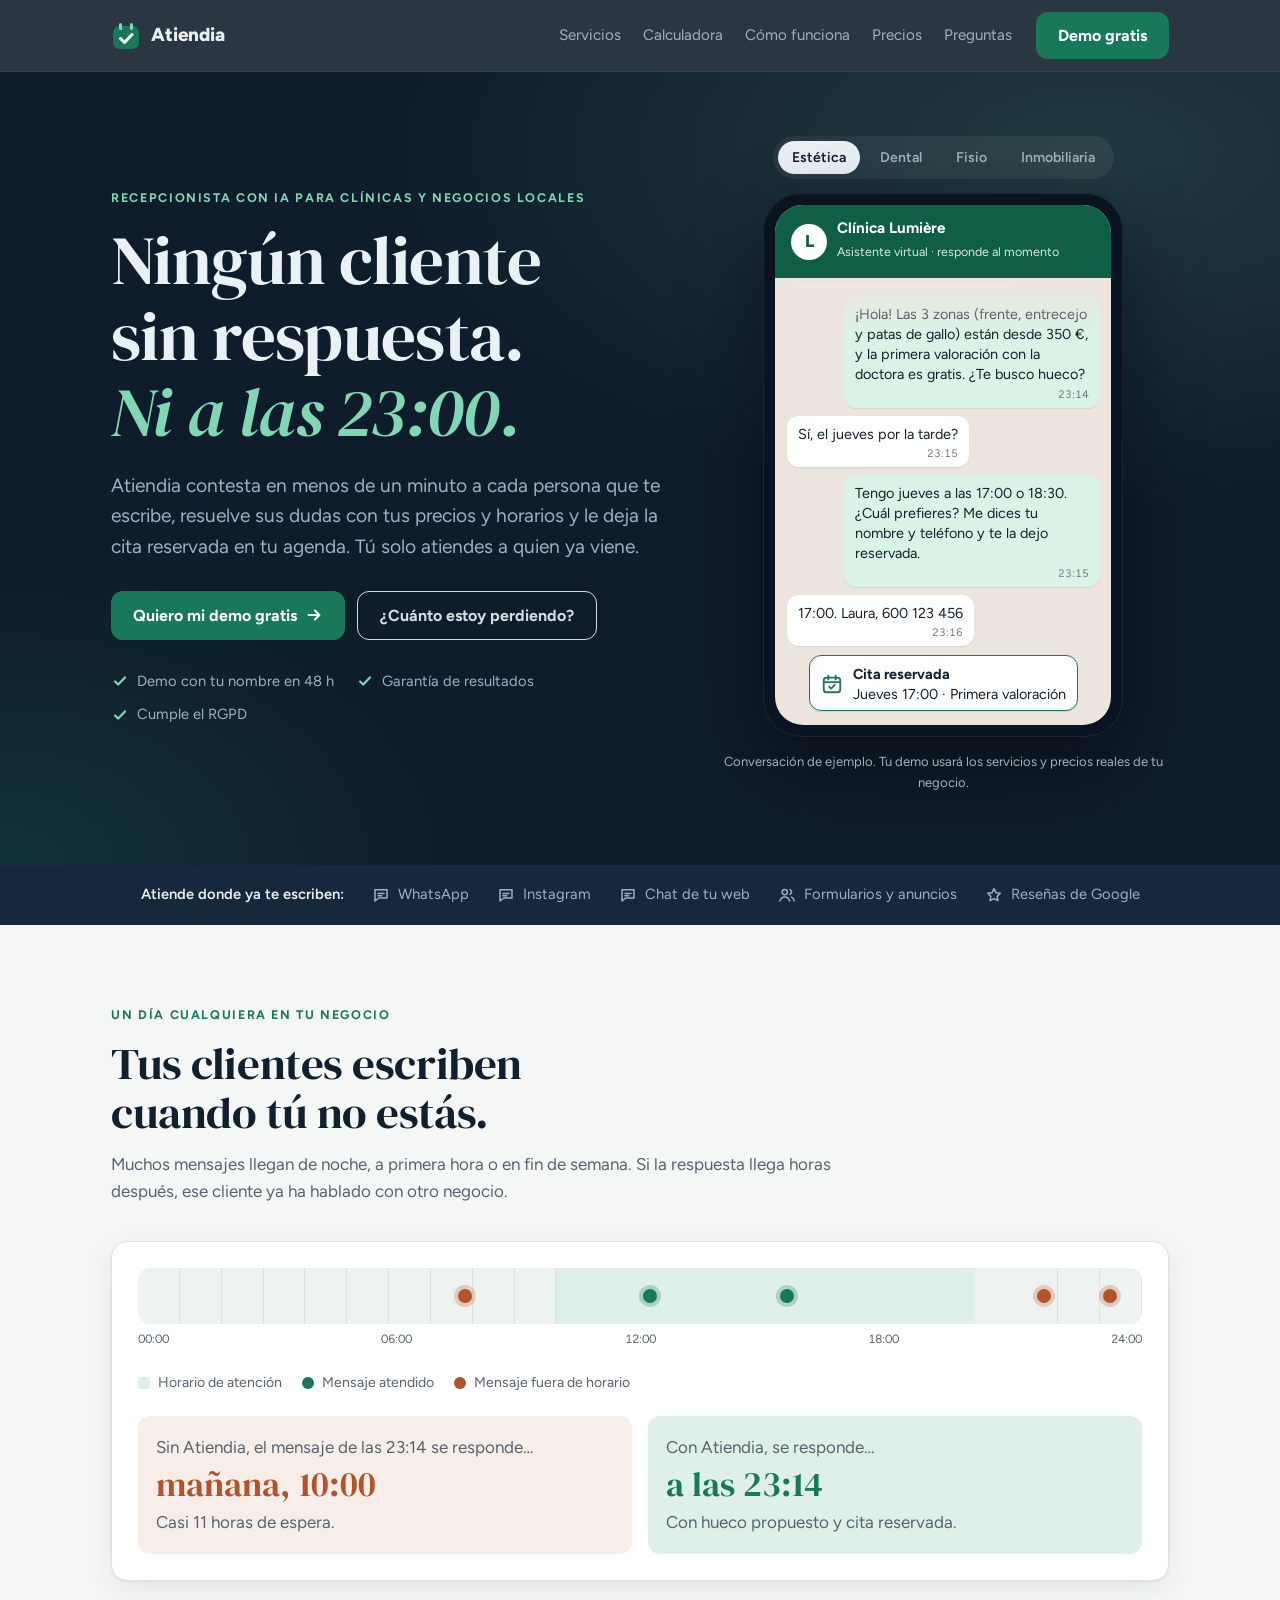
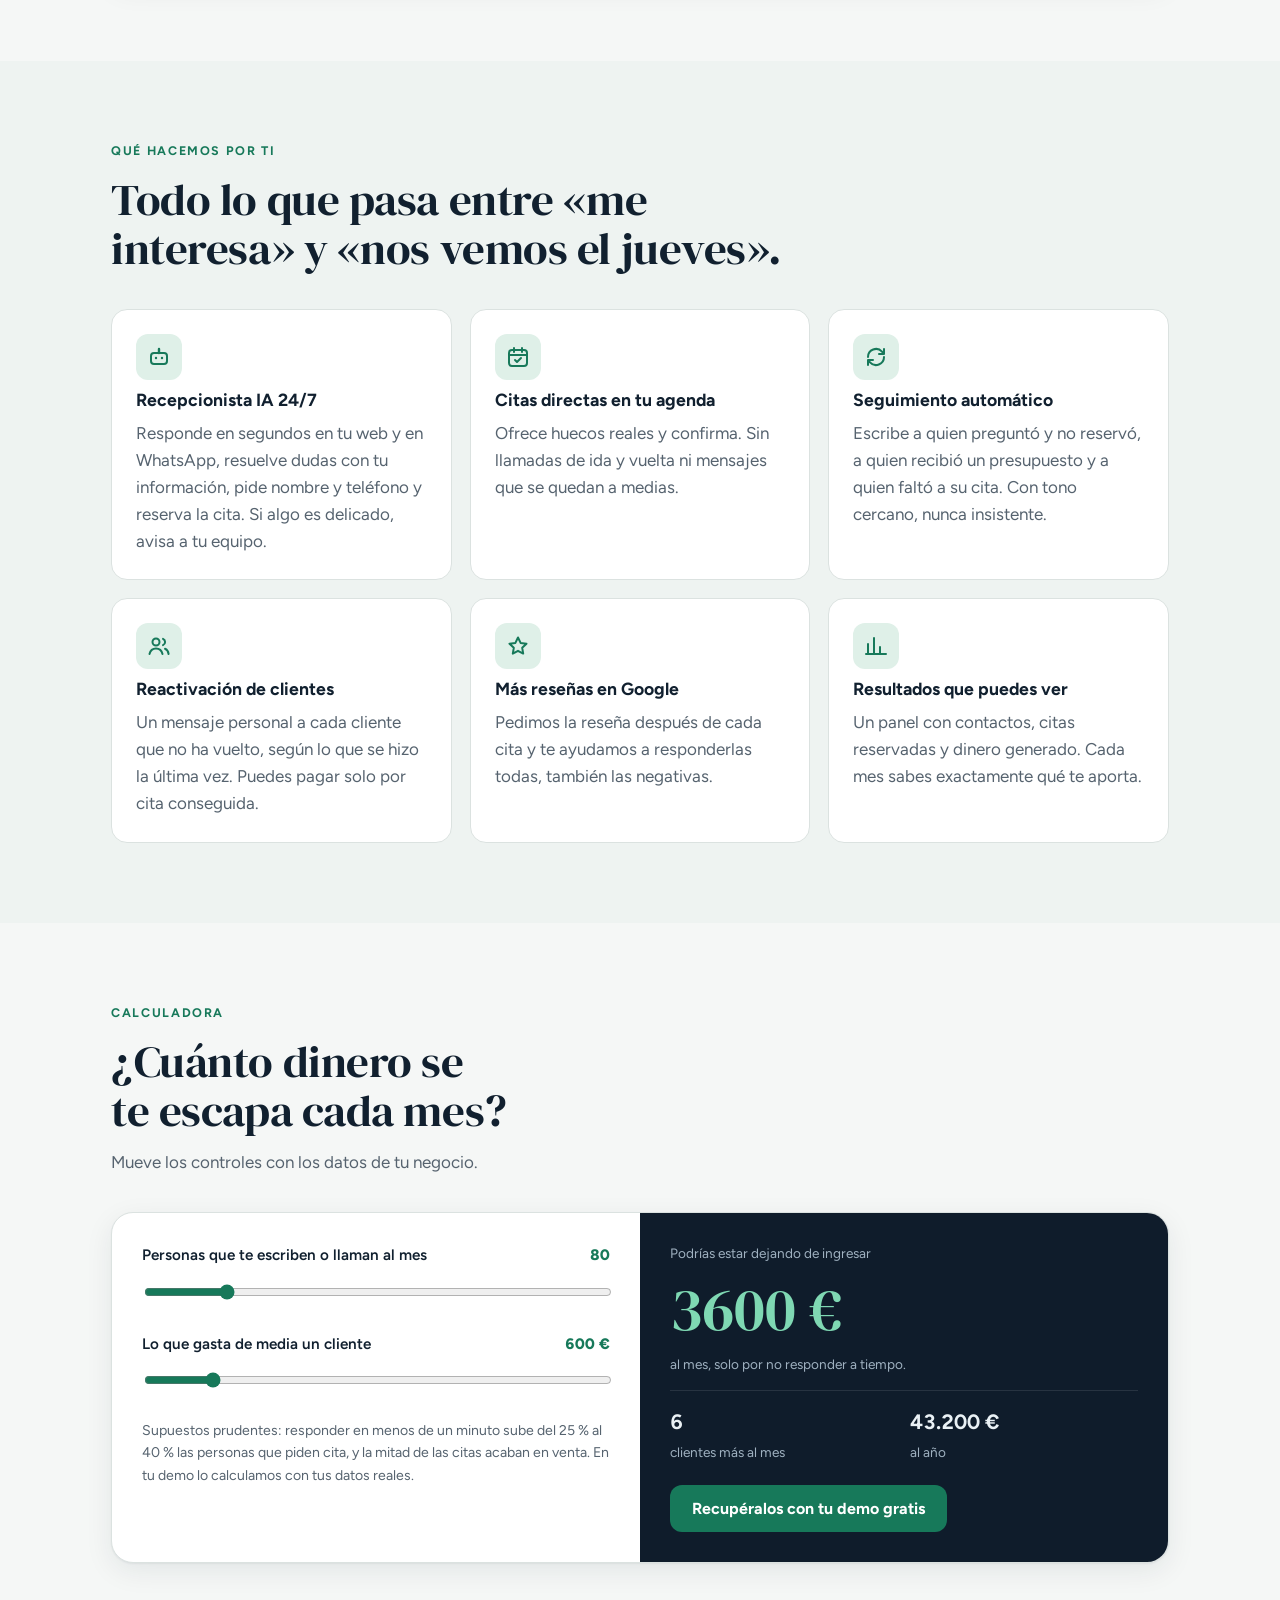
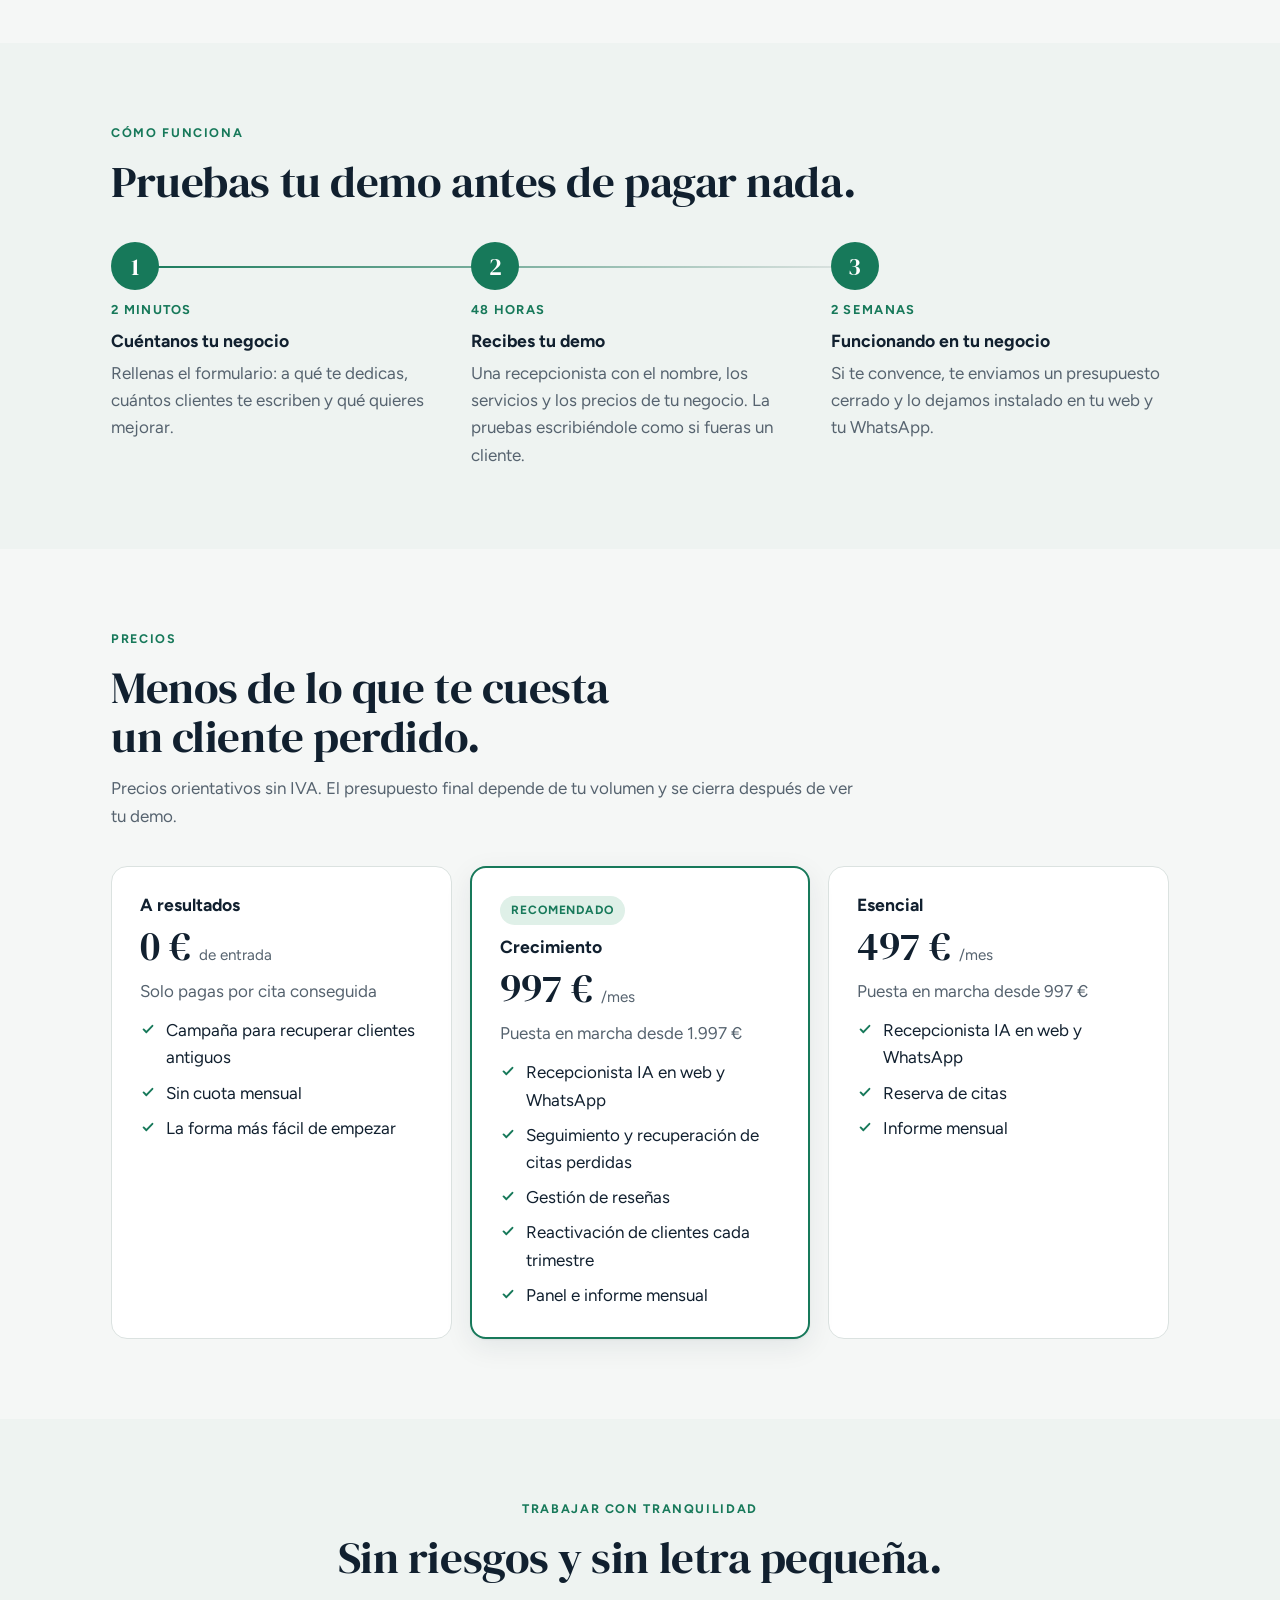
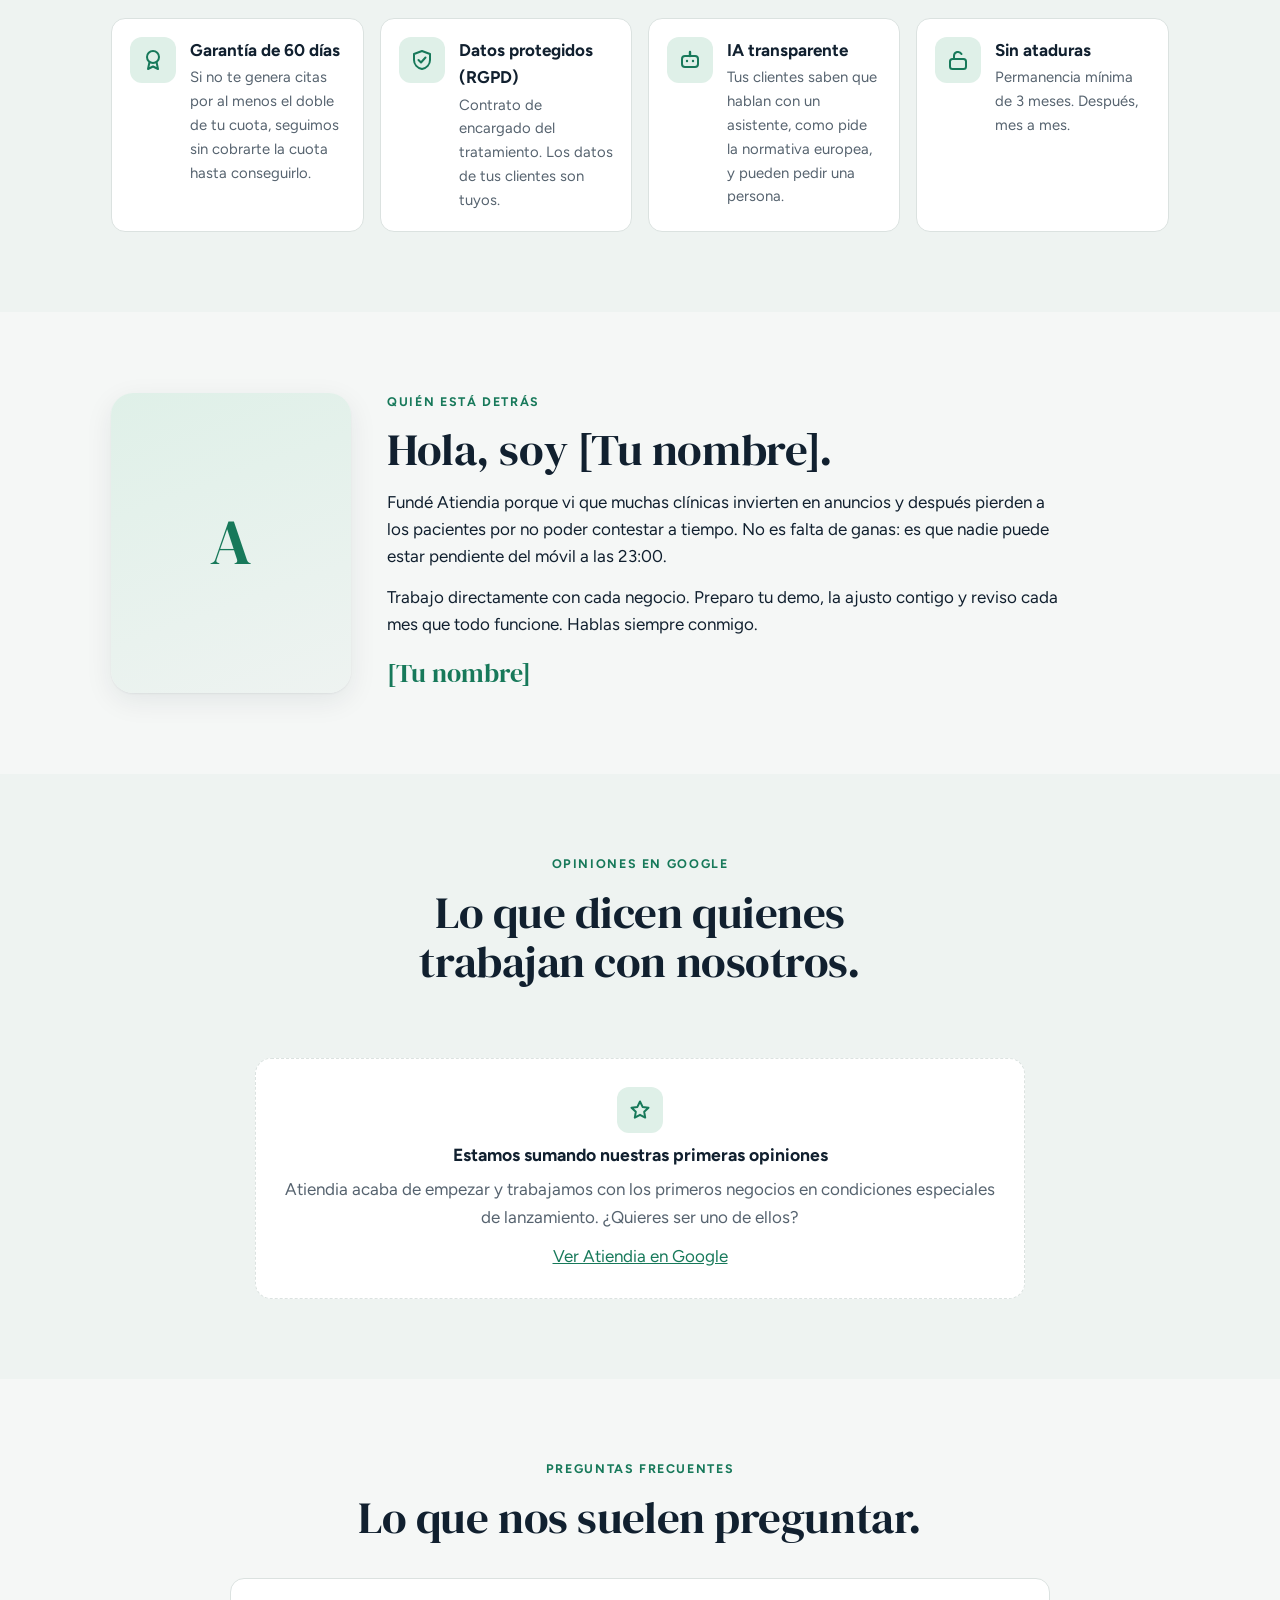
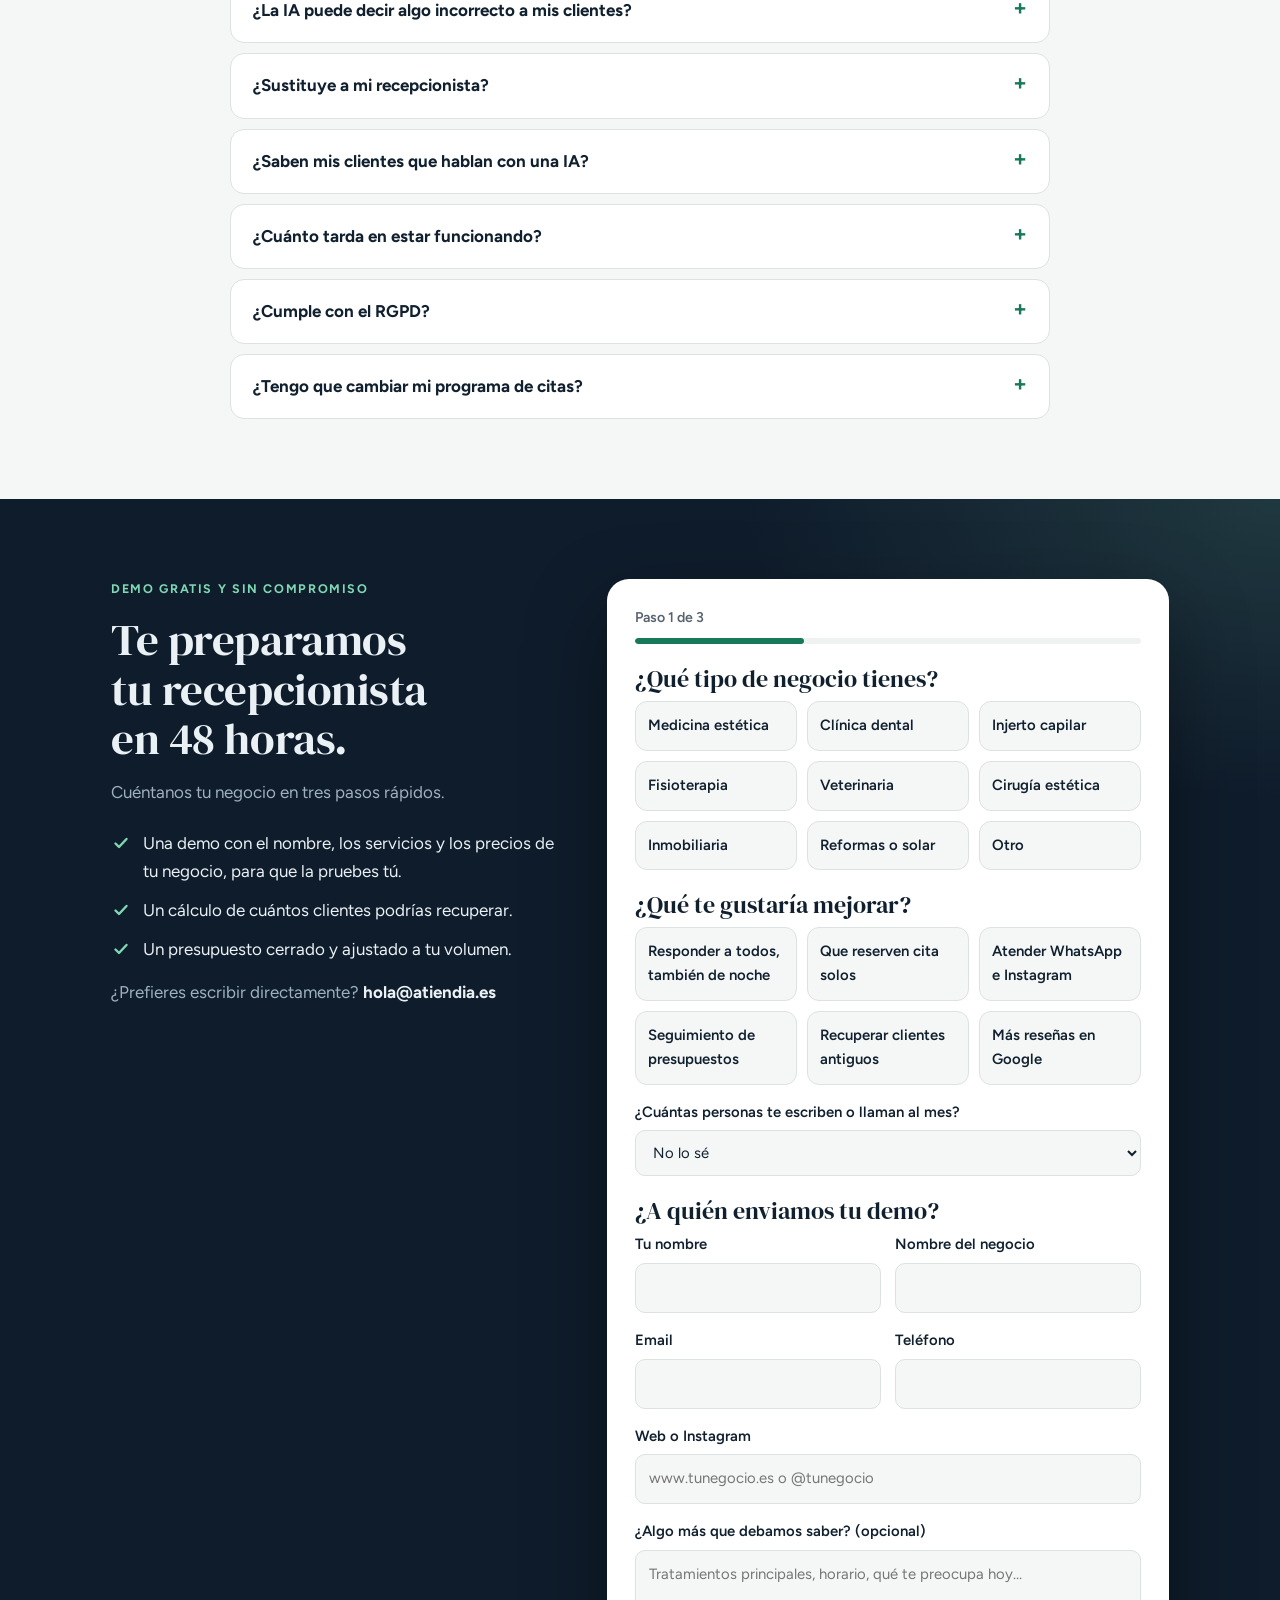
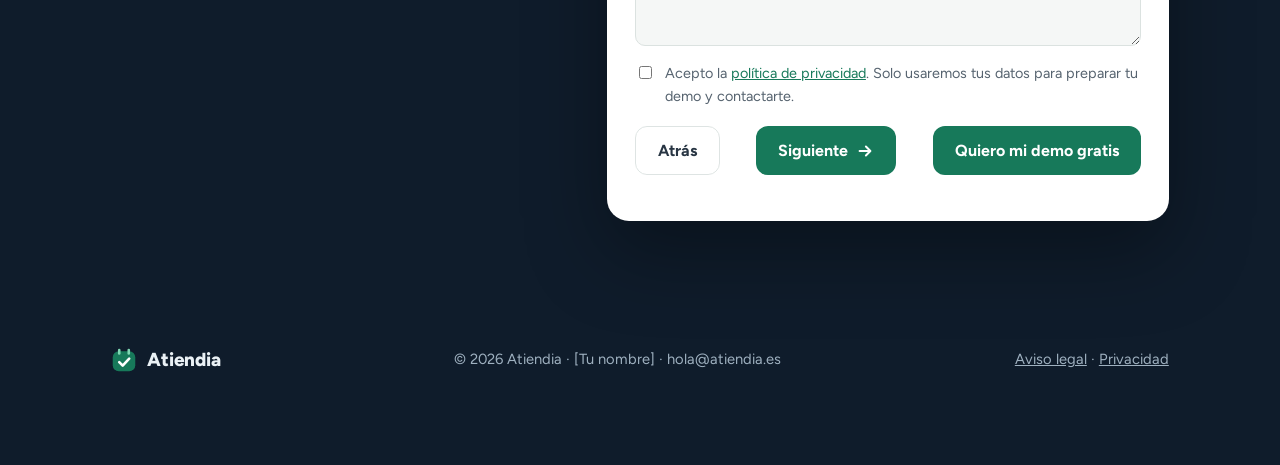
==== commit 57b80654: "Rediseñar la web de Atiendia: más visual y dinámica Conversación animada por sector, línea de 24 h, " ====
--- a/web/index.html
+++ b/web/index.html
@@ -3,20 +3,20 @@
 <head>
 <meta charset="utf-8">
 <meta name="viewport" content="width=device-width, initial-scale=1, viewport-fit=cover">
-<title>Atiendia · Recepcionista IA 24/7 para clínicas</title>
-<meta name="description" content="Atiendia responde a tus pacientes en menos de 60 segundos, día y noche, y les deja la cita reservada. Recepcionista con IA para clínicas estéticas, dentales y negocios locales. Demo gratis con el nombre de tu negocio.">
+<title>Atiendia · Recepcionista IA 24/7 para clínicas y negocios</title>
+<meta name="description" content="Atiendia responde a tus clientes en menos de 60 segundos, día y noche, y les deja la cita reservada. Recepcionista con IA para clínicas estéticas, dentales y negocios locales. Demo gratis con el nombre de tu negocio en 48 h.">
 <link rel="canonical" href="https://atiendia.es/">
 <meta property="og:type" content="website">
 <meta property="og:locale" content="es_ES">
 <meta property="og:site_name" content="Atiendia">
-<meta property="og:title" content="Atiendia · Ningún paciente sin respuesta">
+<meta property="og:title" content="Atiendia · Ningún cliente sin respuesta">
 <meta property="og:description" content="Recepcionista con IA que responde en segundos y reserva citas 24/7. Pide tu demo gratis.">
 <meta property="og:url" content="https://atiendia.es/">
-<meta name="theme-color" content="#1d7558">
+<meta name="theme-color" content="#0f1c2b">
 <link rel="icon" href="favicon.svg" type="image/svg+xml">
 <link rel="preconnect" href="https://fonts.googleapis.com">
 <link rel="preconnect" href="https://fonts.gstatic.com" crossorigin>
-<link rel="stylesheet" href="https://fonts.googleapis.com/css2?family=DM+Serif+Display&family=Figtree:wght@400;600;700;800&display=swap">
+<link rel="stylesheet" href="https://fonts.googleapis.com/css2?family=DM+Serif+Display:ital@0;1&family=Figtree:wght@400;600;700;800&display=swap">
 <link rel="stylesheet" href="estilos.css">
 <script type="application/ld+json">
 {
@@ -24,6 +24,7 @@
   "@type": "ProfessionalService",
   "name": "Atiendia",
   "url": "https://atiendia.es/",
+  "logo": "https://atiendia.es/favicon.svg",
   "description": "Recepcionista con inteligencia artificial para clínicas y negocios locales: responde a los clientes en segundos, reserva citas 24/7, hace seguimiento y reactiva clientes antiguos.",
   "areaServed": {"@type": "Country", "name": "España"},
   "email": "hola@atiendia.es",
@@ -37,7 +38,7 @@
   "@context": "https://schema.org",
   "@type": "FAQPage",
   "mainEntity": [
-    {"@type": "Question", "name": "¿La IA puede decir algo incorrecto a mis pacientes?", "acceptedAnswer": {"@type": "Answer", "text": "Solo responde con la información de tu negocio que tú validas: servicios, precios desde, horarios y políticas. No da diagnósticos ni promete resultados, y pasa la conversación a tu equipo cuando hay quejas, urgencias o alguien pide hablar con una persona."}},
+    {"@type": "Question", "name": "¿La IA puede decir algo incorrecto a mis clientes?", "acceptedAnswer": {"@type": "Answer", "text": "Solo responde con la información de tu negocio que tú validas: servicios, precios desde, horarios y políticas. No da diagnósticos ni promete resultados, y pasa la conversación a tu equipo cuando hay quejas, urgencias o alguien pide hablar con una persona."}},
     {"@type": "Question", "name": "¿Sustituye a mi recepcionista?", "acceptedAnswer": {"@type": "Answer", "text": "No. Cubre noches, fines de semana y picos de mensajes, y deja a tu equipo los contactos ya calificados y con cita."}},
     {"@type": "Question", "name": "¿Cuánto tarda en estar funcionando?", "acceptedAnswer": {"@type": "Answer", "text": "La demo con el nombre de tu negocio está lista en 48 horas. La puesta en marcha completa lleva unas dos semanas."}},
     {"@type": "Question", "name": "¿Cumple con el RGPD?", "acceptedAnswer": {"@type": "Answer", "text": "Sí. Firmamos un contrato de encargado del tratamiento, los datos son tuyos y cada mensaje comercial incluye una forma sencilla de darse de baja."}}
@@ -47,237 +48,450 @@
 </head>
 <body>
 
+<!-- Iconos reutilizables -->
+<svg width="0" height="0" style="position:absolute" aria-hidden="true">
+  <symbol id="i-check" viewBox="0 0 20 20"><path d="M4.5 10.5l3.5 3.5 7.5-8" fill="none" stroke="currentColor" stroke-width="2.4" stroke-linecap="round" stroke-linejoin="round"/></symbol>
+  <symbol id="i-chat" viewBox="0 0 24 24"><path d="M4 5h16v11H9l-5 4z" fill="none" stroke="currentColor" stroke-width="2" stroke-linejoin="round"/><path d="M8 10h8M8 13h5" stroke="currentColor" stroke-width="2" stroke-linecap="round"/></symbol>
+  <symbol id="i-cal" viewBox="0 0 24 24"><rect x="3" y="5" width="18" height="16" rx="3" fill="none" stroke="currentColor" stroke-width="2"/><path d="M8 3v4M16 3v4M3 10h18M9 15l2 2 4-4" fill="none" stroke="currentColor" stroke-width="2" stroke-linecap="round" stroke-linejoin="round"/></symbol>
+  <symbol id="i-loop" viewBox="0 0 24 24"><path d="M4 12a8 8 0 0 1 14-5.3L20 9M20 4v5h-5M20 12a8 8 0 0 1-14 5.3L4 15M4 20v-5h5" fill="none" stroke="currentColor" stroke-width="2" stroke-linecap="round" stroke-linejoin="round"/></symbol>
+  <symbol id="i-users" viewBox="0 0 24 24"><circle cx="9" cy="8" r="3.5" fill="none" stroke="currentColor" stroke-width="2"/><path d="M2.5 20c.8-3.5 3.4-5.5 6.5-5.5s5.7 2 6.5 5.5M16 4.8a3.5 3.5 0 0 1 0 6.4M18 14.8c2 .7 3.2 2.4 3.6 5.2" fill="none" stroke="currentColor" stroke-width="2" stroke-linecap="round"/></symbol>
+  <symbol id="i-star" viewBox="0 0 24 24"><path d="M12 3.5l2.6 5.4 5.9.8-4.3 4.1 1 5.8L12 16.8l-5.2 2.8 1-5.8-4.3-4.1 5.9-.8z" fill="none" stroke="currentColor" stroke-width="2" stroke-linejoin="round"/></symbol>
+  <symbol id="i-chart" viewBox="0 0 24 24"><path d="M4 20V10M10 20V4M16 20v-7M22 20H2" fill="none" stroke="currentColor" stroke-width="2" stroke-linecap="round"/></symbol>
+  <symbol id="i-shield" viewBox="0 0 24 24"><path d="M12 3l8 3v6c0 4.5-3.4 8-8 9-4.6-1-8-4.5-8-9V6z" fill="none" stroke="currentColor" stroke-width="2" stroke-linejoin="round"/><path d="M8.5 12l2.5 2.5 4.5-5" fill="none" stroke="currentColor" stroke-width="2" stroke-linecap="round" stroke-linejoin="round"/></symbol>
+  <symbol id="i-badge" viewBox="0 0 24 24"><circle cx="12" cy="9" r="6" fill="none" stroke="currentColor" stroke-width="2"/><path d="M8.5 14l-1.5 7 5-2.5 5 2.5-1.5-7" fill="none" stroke="currentColor" stroke-width="2" stroke-linejoin="round"/></symbol>
+  <symbol id="i-bot" viewBox="0 0 24 24"><rect x="4" y="8" width="16" height="11" rx="3" fill="none" stroke="currentColor" stroke-width="2"/><path d="M12 4v4M9 13h.01M15 13h.01" stroke="currentColor" stroke-width="2.4" stroke-linecap="round"/></symbol>
+  <symbol id="i-unlock" viewBox="0 0 24 24"><rect x="4" y="11" width="16" height="10" rx="2.5" fill="none" stroke="currentColor" stroke-width="2"/><path d="M8 11V8a4 4 0 0 1 7.5-2" fill="none" stroke="currentColor" stroke-width="2" stroke-linecap="round"/></symbol>
+  <symbol id="i-arrow" viewBox="0 0 20 20"><path d="M4 10h11M11 5l5 5-5 5" fill="none" stroke="currentColor" stroke-width="2.2" stroke-linecap="round" stroke-linejoin="round"/></symbol>
+  <symbol id="logo" viewBox="0 0 30 30"><rect x="2" y="5" width="26" height="23" rx="7" fill="#17795a"/><rect x="8" y="2" width="3" height="7" rx="1.5" fill="#7fd8b3"/><rect x="19" y="2" width="3" height="7" rx="1.5" fill="#7fd8b3"/><path d="M9.5 17.5l4 4 7.5-8" fill="none" stroke="#fff" stroke-width="3" stroke-linecap="round" stroke-linejoin="round"/></symbol>
+</svg>
+
 <header class="site"><div class="wrap">
-  <a class="logo" href="#inicio" aria-label="Atiendia, inicio">
-    <svg width="30" height="30" viewBox="0 0 30 30" aria-hidden="true"><rect x="2" y="5" width="26" height="23" rx="6" fill="var(--accent)"/><rect x="8" y="2" width="3" height="7" rx="1.5" fill="var(--ink)"/><rect x="19" y="2" width="3" height="7" rx="1.5" fill="var(--ink)"/><path d="M9.5 17.5l4 4 7.5-8" fill="none" stroke="var(--accent-ink)" stroke-width="3" stroke-linecap="round" stroke-linejoin="round"/></svg>
-    Atiendia
-  </a>
+  <a class="logo" href="#inicio" aria-label="Atiendia, inicio"><svg width="30" height="30"><use href="#logo"/></svg>Atiendia</a>
   <nav aria-label="Secciones">
-    <a href="#servicios">Servicios</a><a href="#como">Cómo funciona</a><a href="#precios">Precios</a><a href="#opiniones">Opiniones</a><a href="#preguntas">Preguntas</a>
+    <a href="#servicios">Servicios</a><a href="#calculadora">Calculadora</a><a href="#como">Cómo funciona</a><a href="#precios">Precios</a><a href="#preguntas">Preguntas</a>
   </nav>
-  <a class="btn" href="#demo">Pide tu demo</a>
+  <a class="btn" href="#demo">Demo gratis</a>
 </div></header>
 
 <main id="inicio">
-<section class="hero" style="border-top:0"><div class="wrap">
+
+<section class="hero"><div class="wrap">
   <div>
     <p class="eyebrow">Recepcionista con IA para clínicas y negocios locales</p>
-    <h1 style="margin-top:14px">Ningún paciente sin respuesta. Ni a las 23:00.</h1>
-    <p class="lede">Atiendia contesta a cada persona que te escribe en menos de 60 segundos, resuelve sus dudas con tus precios y horarios y le deja la cita reservada en tu agenda. Tú solo atiendes a quien ya viene.</p>
+    <h1 style="margin-top:16px">Ningún cliente sin respuesta. <em>Ni a las 23:00.</em></h1>
+    <p class="lede">Atiendia contesta en menos de un minuto a cada persona que te escribe, resuelve sus dudas con tus precios y horarios y le deja la cita reservada en tu agenda. Tú solo atiendes a quien ya viene.</p>
     <div class="ctas">
-      <a class="btn" href="#demo">Quiero ver mi demo gratis</a>
-      <a class="btn ghost" href="#como">Cómo funciona</a>
-    </div>
-    <ul class="trust">
-      <li>Demo con el nombre de tu negocio en 48 h</li>
-      <li>Sin permanencia larga</li>
-      <li>Garantía de resultados</li>
+      <a class="btn" href="#demo">Quiero mi demo gratis <svg width="18" height="18"><use href="#i-arrow"/></svg></a>
+      <a class="btn ghost" href="#calculadora">¿Cuánto estoy perdiendo?</a>
+    </div>
+    <ul class="trustrow">
+      <li><svg width="18" height="18"><use href="#i-check"/></svg>Demo con tu nombre en 48 h</li>
+      <li><svg width="18" height="18"><use href="#i-check"/></svg>Garantía de resultados</li>
+      <li><svg width="18" height="18"><use href="#i-check"/></svg>Cumple el RGPD</li>
     </ul>
   </div>
-  <div class="agenda" aria-label="Ejemplo de agenda que se llena con citas reservadas por la recepcionista">
-    <div class="head"><b>Agenda de la semana</b><span>14 citas nuevas</span></div>
-    <div class="grid" aria-hidden="true">
-      <span></span><span class="h">L</span><span class="h">M</span><span class="h">X</span><span class="h">J</span><span class="h">V</span>
-      <span class="t">10:00</span><span class="s on"></span><span class="s"></span><span class="s on"></span><span class="s on"></span><span class="s"></span>
-      <span class="t">11:30</span><span class="s"></span><span class="s on"></span><span class="s on"></span><span class="s"></span><span class="s on"></span>
-      <span class="t">13:00</span><span class="s on"></span><span class="s on"></span><span class="s"></span><span class="s on"></span><span class="s on"></span>
-      <span class="t">17:00</span><span class="s"></span><span class="s on"></span><span class="s on"></span><span class="s new"></span><span class="s on"></span>
-      <span class="t">18:30</span><span class="s on"></span><span class="s"></span><span class="s on"></span><span class="s on"></span><span class="s"></span>
-    </div>
-    <div class="msg">
-      <svg width="20" height="20" viewBox="0 0 20 20" aria-hidden="true"><circle cx="10" cy="10" r="10" fill="var(--accent)"/><path d="M5.5 10.5l3 3 6-6.5" fill="none" stroke="var(--accent-ink)" stroke-width="2.2" stroke-linecap="round"/></svg>
-      <div><b>Cita reservada: jueves 17:00 · Primera valoración</b><time>Mensaje recibido a las 23:14 · respondido a las 23:14</time></div>
-    </div>
-  </div>
-</div></section>
-
-<section><div class="wrap">
+
+  <div class="demo-box">
+    <div class="tabs" role="tablist" aria-label="Elige tu tipo de negocio">
+      <button role="tab" aria-selected="true" data-sector="estetica">Estética</button>
+      <button role="tab" aria-selected="false" data-sector="dental">Dental</button>
+      <button role="tab" aria-selected="false" data-sector="fisio">Fisio</button>
+      <button role="tab" aria-selected="false" data-sector="inmo">Inmobiliaria</button>
+    </div>
+    <div class="phone" aria-label="Ejemplo de conversación de la recepcionista IA">
+      <div class="screen">
+        <div class="chat-head"><span class="av" id="chat-av">L</span><div><b id="chat-nombre">Clínica Lumière</b><small>Asistente virtual · responde al momento</small></div></div>
+        <div class="chat" id="chat" aria-live="polite">
+          <div class="b in">Hola! cuánto cuesta el botox? 😊<time>23:14</time></div>
+          <div class="b out">¡Hola! Las 3 zonas (frente, entrecejo y patas de gallo) están desde 350 €, y la primera valoración con la doctora es gratis. ¿Te busco hueco?<time>23:14</time></div>
+          <div class="b in">Sí, el jueves por la tarde?<time>23:15</time></div>
+          <div class="b out">Tengo jueves a las 17:00 o 18:30. ¿Cuál prefieres? Me dices tu nombre y teléfono y te la dejo reservada.<time>23:15</time></div>
+          <div class="b in">17:00. Laura, 600 123 456<time>23:16</time></div>
+          <div class="b cita"><svg width="22" height="22"><use href="#i-cal"/></svg><span><b>Cita reservada</b><br>Jueves 17:00 · Primera valoración</span></div>
+        </div>
+      </div>
+    </div>
+    <p class="demo-note">Conversación de ejemplo. Tu demo usará los servicios y precios reales de tu negocio.</p>
+  </div>
+</div></section>
+
+<div class="canales"><div class="wrap">
+  <b>Atiende donde ya te escriben:</b>
+  <span><svg width="18" height="18"><use href="#i-chat"/></svg>WhatsApp</span>
+  <span><svg width="18" height="18"><use href="#i-chat"/></svg>Instagram</span>
+  <span><svg width="18" height="18"><use href="#i-chat"/></svg>Chat de tu web</span>
+  <span><svg width="18" height="18"><use href="#i-users"/></svg>Formularios y anuncios</span>
+  <span><svg width="18" height="18"><use href="#i-star"/></svg>Reseñas de Google</span>
+</div></div>
+
+<section class="s"><div class="wrap">
   <div class="intro">
-    <p class="eyebrow">El problema</p>
-    <h2>Cada mensaje sin contestar es un cliente que se va a la competencia.</h2>
-  </div>
-  <div class="cards">
-    <div class="card"><span class="stat">Horas</span><h3>Lo que tardan muchos negocios en responder</h3><p class="muted">Formularios que prometen respuesta "lo antes posible" y teléfonos que nadie coge fuera de horario.</p></div>
-    <div class="card"><span class="stat">Varias</span><h3>Clínicas consultadas a la vez</h3><p class="muted">Quien busca un tratamiento suele escribir a más de un sitio. Gana el primero que responde con claridad y ofrece hora.</p></div>
-    <div class="card"><span class="stat">Olvidados</span><h3>Presupuestos y clientes sin seguimiento</h3><p class="muted">Presupuestos sin respuesta, citas a las que no vienen y clientes antiguos a los que nadie vuelve a escribir.</p></div>
-  </div>
-</div></section>
-
-<section id="servicios"><div class="wrap">
+    <p class="eyebrow">Un día cualquiera en tu negocio</p>
+    <h2>Tus clientes escriben cuando tú no estás.</h2>
+    <p class="muted">Muchos mensajes llegan de noche, a primera hora o en fin de semana. Si la respuesta llega horas después, ese cliente ya ha hablado con otro negocio.</p>
+  </div>
+  <div class="dia">
+    <div>
+      <div class="track" role="img" aria-label="Línea de 24 horas: el negocio abre de 10:00 a 20:00 y llegan mensajes a las 07:50, 12:15, 15:30, 21:40 y 23:14">
+        <span class="open" style="left:41.67%;width:41.67%"></span>
+        <span class="ev" style="left:32.6%" title="07:50"></span>
+        <span class="ev ok" style="left:51%" title="12:15"></span>
+        <span class="ev ok" style="left:64.6%" title="15:30"></span>
+        <span class="ev" style="left:90.3%" title="21:40"></span>
+        <span class="ev" style="left:96.8%" title="23:14"></span>
+      </div>
+      <div class="hours"><span>00:00</span><span>06:00</span><span>12:00</span><span>18:00</span><span>24:00</span></div>
+    </div>
+    <div class="leyenda">
+      <span><i style="background:var(--accent-soft);border-radius:3px"></i>Horario de atención</span>
+      <span><i style="background:var(--accent)"></i>Mensaje atendido</span>
+      <span><i style="background:var(--warn)"></i>Mensaje fuera de horario</span>
+    </div>
+    <div class="comparar">
+      <div class="sin"><span class="muted">Sin Atiendia, el mensaje de las 23:14 se responde…</span><b class="big">mañana, 10:00</b><span class="muted">Casi 11 horas de espera.</span></div>
+      <div class="con"><span class="muted">Con Atiendia, se responde…</span><b class="big">a las 23:14</b><span class="muted">Con hueco propuesto y cita reservada.</span></div>
+    </div>
+  </div>
+</div></section>
+
+<section class="s alt" id="servicios"><div class="wrap">
   <div class="intro">
     <p class="eyebrow">Qué hacemos por ti</p>
-    <h2>Todo lo que pasa entre "me interesa" y "nos vemos el jueves".</h2>
+    <h2>Todo lo que pasa entre «me interesa» y «nos vemos el jueves».</h2>
   </div>
   <div class="cards">
-    <article class="card"><h3>Recepcionista IA 24/7</h3><p class="muted">En tu web y en WhatsApp. Responde en segundos, resuelve dudas con tu información, pide nombre y teléfono y reserva la cita. Si algo es delicado, avisa a tu equipo.</p></article>
-    <article class="card"><h3>Seguimiento automático</h3><p class="muted">Mensajes a quien preguntó y no reservó, a quien recibió un presupuesto y a quien faltó a su cita. Con tono cercano, nunca invasivo.</p></article>
-    <article class="card"><h3>Reactivación de clientes</h3><p class="muted">Un mensaje personal a cada cliente que no ha vuelto, según lo que se hizo la última vez. Se puede cobrar solo por cita conseguida.</p></article>
-    <article class="card"><h3>Reseñas en Google</h3><p class="muted">Pedimos la reseña tras cada cita y te ayudamos a responder todas, también las negativas, con cuidado y a tiempo.</p></article>
-    <article class="card"><h3>Captación desde tus anuncios</h3><p class="muted">Los contactos de Instagram, Facebook y tus formularios entran directos y reciben respuesta en el momento.</p></article>
-    <article class="card"><h3>Panel de resultados</h3><p class="muted">Ves cada mes cuántos contactos han entrado, cuántas citas se han reservado y cuánto dinero ha generado el sistema.</p></article>
-  </div>
-</div></section>
-
-<section><div class="wrap">
+    <article class="card"><span class="ico"><svg width="24" height="24"><use href="#i-bot"/></svg></span><h3>Recepcionista IA 24/7</h3><p class="muted">Responde en segundos en tu web y en WhatsApp, resuelve dudas con tu información, pide nombre y teléfono y reserva la cita. Si algo es delicado, avisa a tu equipo.</p></article>
+    <article class="card"><span class="ico"><svg width="24" height="24"><use href="#i-cal"/></svg></span><h3>Citas directas en tu agenda</h3><p class="muted">Ofrece huecos reales y confirma. Sin llamadas de ida y vuelta ni mensajes que se quedan a medias.</p></article>
+    <article class="card"><span class="ico"><svg width="24" height="24"><use href="#i-loop"/></svg></span><h3>Seguimiento automático</h3><p class="muted">Escribe a quien preguntó y no reservó, a quien recibió un presupuesto y a quien faltó a su cita. Con tono cercano, nunca insistente.</p></article>
+    <article class="card"><span class="ico"><svg width="24" height="24"><use href="#i-users"/></svg></span><h3>Reactivación de clientes</h3><p class="muted">Un mensaje personal a cada cliente que no ha vuelto, según lo que se hizo la última vez. Puedes pagar solo por cita conseguida.</p></article>
+    <article class="card"><span class="ico"><svg width="24" height="24"><use href="#i-star"/></svg></span><h3>Más reseñas en Google</h3><p class="muted">Pedimos la reseña después de cada cita y te ayudamos a responderlas todas, también las negativas.</p></article>
+    <article class="card"><span class="ico"><svg width="24" height="24"><use href="#i-chart"/></svg></span><h3>Resultados que puedes ver</h3><p class="muted">Un panel con contactos, citas reservadas y dinero generado. Cada mes sabes exactamente qué te aporta.</p></article>
+  </div>
+</div></section>
+
+<section class="s" id="calculadora"><div class="wrap">
   <div class="intro">
-    <p class="eyebrow">Para quién</p>
-    <h2>Negocios donde cada cliente vale cientos o miles de euros.</h2>
-  </div>
-  <div class="chips">
-    <span class="chip">Clínicas de medicina estética</span><span class="chip">Clínicas dentales</span><span class="chip">Injerto capilar</span>
-    <span class="chip">Fisioterapia y osteopatía</span><span class="chip">Veterinarias</span><span class="chip">Cirugía estética</span>
-    <span class="chip">Inmobiliarias</span><span class="chip">Reformas y placas solares</span><span class="chip">Academias</span><span class="chip">Despachos de abogados</span>
-  </div>
-</div></section>
-
-<section id="como"><div class="wrap">
+    <p class="eyebrow">Calculadora</p>
+    <h2>¿Cuánto dinero se te escapa cada mes?</h2>
+    <p class="muted">Mueve los controles con los datos de tu negocio.</p>
+  </div>
+  <div class="calc">
+    <div class="inputs">
+      <div class="slider">
+        <label for="c-leads">Personas que te escriben o llaman al mes <output id="o-leads" for="c-leads">80</output></label>
+        <input type="range" id="c-leads" min="10" max="500" step="10" value="80">
+      </div>
+      <div class="slider">
+        <label for="c-ticket">Lo que gasta de media un cliente <output id="o-ticket" for="c-ticket">600 €</output></label>
+        <input type="range" id="c-ticket" min="50" max="5000" step="50" value="600">
+      </div>
+      <p class="muted" style="font-size:.88rem">Supuestos prudentes: responder en menos de un minuto sube del 25 % al 40 % las personas que piden cita, y la mitad de las citas acaban en venta. En tu demo lo calculamos con tus datos reales.</p>
+    </div>
+    <div class="res" aria-live="polite">
+      <small>Podrías estar dejando de ingresar</small>
+      <div class="perdida" id="o-perdida">3.600 €</div>
+      <small>al mes, solo por no responder a tiempo.</small>
+      <div class="mini">
+        <div><b id="o-clientes">6</b><small>clientes más al mes</small></div>
+        <div><b id="o-anual">43.200 €</b><small>al año</small></div>
+      </div>
+      <a class="btn" href="#demo" style="justify-self:start;margin-top:6px">Recupéralos con tu demo gratis</a>
+    </div>
+  </div>
+</div></section>
+
+<section class="s alt" id="como"><div class="wrap">
   <div class="intro">
     <p class="eyebrow">Cómo funciona</p>
-    <h2>Ves tu demo antes de pagar nada.</h2>
+    <h2>Pruebas tu demo antes de pagar nada.</h2>
   </div>
   <ol class="pasos">
-    <li><h3>Cuéntanos tu negocio</h3><p class="muted">Rellena el formulario en 2 minutos: a qué te dedicas, cuántos clientes te escriben y qué te gustaría mejorar.</p></li>
-    <li><h3>Recibe tu demo en 48 h</h3><p class="muted">Preparamos una recepcionista con el nombre, los servicios y los precios de tu negocio. La pruebas como si fueras un cliente.</p></li>
-    <li><h3>Presupuesto cerrado</h3><p class="muted">Te enviamos un precio ajustado a tu volumen, sin letra pequeña. Si encaja, en dos semanas está funcionando.</p></li>
+    <li><span class="cuando">2 minutos</span><h3>Cuéntanos tu negocio</h3><p class="muted">Rellenas el formulario: a qué te dedicas, cuántos clientes te escriben y qué quieres mejorar.</p></li>
+    <li><span class="cuando">48 horas</span><h3>Recibes tu demo</h3><p class="muted">Una recepcionista con el nombre, los servicios y los precios de tu negocio. La pruebas escribiéndole como si fueras un cliente.</p></li>
+    <li><span class="cuando">2 semanas</span><h3>Funcionando en tu negocio</h3><p class="muted">Si te convence, te enviamos un presupuesto cerrado y lo dejamos instalado en tu web y tu WhatsApp.</p></li>
   </ol>
 </div></section>
 
-<section id="precios"><div class="wrap">
+<section class="s" id="precios"><div class="wrap">
   <div class="intro">
     <p class="eyebrow">Precios</p>
-    <h2>Desde menos de lo que cuesta un cliente perdido al mes.</h2>
-    <p class="muted">Precios orientativos sin IVA. El presupuesto final depende de tu volumen y se cierra después de ver la demo.</p>
+    <h2>Menos de lo que te cuesta un cliente perdido.</h2>
+    <p class="muted">Precios orientativos sin IVA. El presupuesto final depende de tu volumen y se cierra después de ver tu demo.</p>
   </div>
   <div class="planes">
+    <div class="plan"><h3>A resultados</h3><div class="precio">0 € <small>de entrada</small></div><p class="muted">Solo pagas por cita conseguida</p>
+      <ul><li><svg width="16" height="16"><use href="#i-check"/></svg>Campaña para recuperar clientes antiguos</li><li><svg width="16" height="16"><use href="#i-check"/></svg>Sin cuota mensual</li><li><svg width="16" height="16"><use href="#i-check"/></svg>La forma más fácil de empezar</li></ul></div>
+    <div class="plan dest"><span class="badge">Recomendado</span><h3>Crecimiento</h3><div class="precio">997 € <small>/mes</small></div><p class="muted">Puesta en marcha desde 1.997 €</p>
+      <ul><li><svg width="16" height="16"><use href="#i-check"/></svg>Recepcionista IA en web y WhatsApp</li><li><svg width="16" height="16"><use href="#i-check"/></svg>Seguimiento y recuperación de citas perdidas</li><li><svg width="16" height="16"><use href="#i-check"/></svg>Gestión de reseñas</li><li><svg width="16" height="16"><use href="#i-check"/></svg>Reactivación de clientes cada trimestre</li><li><svg width="16" height="16"><use href="#i-check"/></svg>Panel e informe mensual</li></ul></div>
     <div class="plan"><h3>Esencial</h3><div class="precio">497 € <small>/mes</small></div><p class="muted">Puesta en marcha desde 997 €</p>
-      <ul><li>Recepcionista IA en web y WhatsApp</li><li>Reserva de citas</li><li>Informe mensual</li></ul></div>
-    <div class="plan dest"><span class="badge">Recomendado</span><h3>Crecimiento</h3><div class="precio">997 € <small>/mes</small></div><p class="muted">Puesta en marcha desde 1.997 €</p>
-      <ul><li>Todo lo de Esencial</li><li>Seguimiento y recuperación de citas perdidas</li><li>Gestión de reseñas</li><li>Reactivación de clientes cada trimestre</li></ul></div>
-    <div class="plan"><h3>A resultados</h3><div class="precio">0 € <small>de entrada</small></div><p class="muted">Pagas solo por cita conseguida</p>
-      <ul><li>Campaña de reactivación de tus clientes antiguos</li><li>Ideal para empezar a trabajar juntos</li><li>Sin riesgo para ti</li></ul></div>
-  </div>
-  <div class="garantia">
-    <h3>Garantía Atiendia</h3>
-    <p>Si en 60 días el sistema no te genera citas por al menos el doble de tu cuota mensual, seguimos trabajando sin cobrarte la cuota hasta conseguirlo.</p>
-  </div>
-</div></section>
-
-<section id="quien"><div class="wrap yo">
+      <ul><li><svg width="16" height="16"><use href="#i-check"/></svg>Recepcionista IA en web y WhatsApp</li><li><svg width="16" height="16"><use href="#i-check"/></svg>Reserva de citas</li><li><svg width="16" height="16"><use href="#i-check"/></svg>Informe mensual</li></ul></div>
+  </div>
+</div></section>
+
+<section class="s alt"><div class="wrap">
+  <div class="intro center"><p class="eyebrow">Trabajar con tranquilidad</p><h2>Sin riesgos y sin letra pequeña.</h2></div>
+  <div class="sellos">
+    <div class="sello"><span class="ico"><svg width="24" height="24"><use href="#i-badge"/></svg></span><div><b>Garantía de 60 días</b><p>Si no te genera citas por al menos el doble de tu cuota, seguimos sin cobrarte la cuota hasta conseguirlo.</p></div></div>
+    <div class="sello"><span class="ico"><svg width="24" height="24"><use href="#i-shield"/></svg></span><div><b>Datos protegidos (RGPD)</b><p>Contrato de encargado del tratamiento. Los datos de tus clientes son tuyos.</p></div></div>
+    <div class="sello"><span class="ico"><svg width="24" height="24"><use href="#i-bot"/></svg></span><div><b>IA transparente</b><p>Tus clientes saben que hablan con un asistente, como pide la normativa europea, y pueden pedir una persona.</p></div></div>
+    <div class="sello"><span class="ico"><svg width="24" height="24"><use href="#i-unlock"/></svg></span><div><b>Sin ataduras</b><p>Permanencia mínima de 3 meses. Después, mes a mes.</p></div></div>
+  </div>
+</div></section>
+
+<section class="s" id="quien"><div class="wrap yo">
   <div class="foto" aria-hidden="true"><!-- Sustituye por <img src="foto.jpg" alt=""> -->A</div>
-  <div style="display:grid;gap:12px;max-width:62ch">
+  <div style="display:grid;gap:14px;max-width:62ch">
     <p class="eyebrow">Quién está detrás</p>
     <h2>Hola, soy [Tu nombre].</h2>
-    <p>Fundé Atiendia porque vi que muchas clínicas invierten en anuncios y luego pierden a los pacientes por no contestar a tiempo. Trabajo directamente con cada negocio: preparo tu demo, la ajusto contigo y reviso cada mes que todo funcione.</p>
-    <p class="muted">Sin intermediarios ni centralitas: hablas siempre conmigo.</p>
-  </div>
-</div></section>
-
-<section id="opiniones"><div class="wrap">
-  <div class="intro">
-    <p class="eyebrow">Opiniones en Google</p>
-    <h2>Lo que dicen los negocios que trabajan con Atiendia.</h2>
-  </div>
+    <p>Fundé Atiendia porque vi que muchas clínicas invierten en anuncios y después pierden a los pacientes por no poder contestar a tiempo. No es falta de ganas: es que nadie puede estar pendiente del móvil a las 23:00.</p>
+    <p>Trabajo directamente con cada negocio. Preparo tu demo, la ajusto contigo y reviso cada mes que todo funcione. Hablas siempre conmigo.</p>
+    <span class="firma">[Tu nombre]</span>
+  </div>
+</div></section>
+
+<section class="s alt" id="opiniones"><div class="wrap">
+  <div class="intro center"><p class="eyebrow">Opiniones en Google</p><h2>Lo que dicen quienes trabajan con nosotros.</h2></div>
   <div id="resenas" class="resenas"></div>
   <div id="resenas-vacio" class="resena-vacia">
+    <span class="ico"><svg width="24" height="24"><use href="#i-star"/></svg></span>
     <h3>Estamos sumando nuestras primeras opiniones</h3>
-    <p class="muted">Atiendia acaba de empezar y estamos trabajando con los primeros negocios en condiciones especiales de lanzamiento. Si quieres ser uno de ellos, pide tu demo.</p>
+    <p class="muted">Atiendia acaba de empezar y trabajamos con los primeros negocios en condiciones especiales de lanzamiento. ¿Quieres ser uno de ellos?</p>
     <p><a href="https://g.page/r/TU-ENLACE-DE-GOOGLE/review" rel="noopener" target="_blank">Ver Atiendia en Google</a></p>
   </div>
 </div></section>
 
-<section id="preguntas"><div class="wrap">
-  <div class="intro"><p class="eyebrow">Preguntas frecuentes</p><h2>Lo que nos suelen preguntar.</h2></div>
-  <div>
-    <details><summary>¿La IA puede decir algo incorrecto a mis pacientes?</summary><p>Solo responde con la información de tu negocio que tú validas: servicios, precios desde, horarios y políticas. No da diagnósticos ni promete resultados, y pasa la conversación a tu equipo cuando hay quejas, urgencias o alguien pide hablar con una persona.</p></details>
+<section class="s" id="preguntas"><div class="wrap">
+  <div class="intro center"><p class="eyebrow">Preguntas frecuentes</p><h2>Lo que nos suelen preguntar.</h2></div>
+  <div class="faq">
+    <details><summary>¿La IA puede decir algo incorrecto a mis clientes?</summary><p>Solo responde con la información de tu negocio que tú validas: servicios, precios desde, horarios y políticas. No da diagnósticos ni promete resultados, y pasa la conversación a tu equipo cuando hay quejas, urgencias o alguien pide hablar con una persona.</p></details>
     <details><summary>¿Sustituye a mi recepcionista?</summary><p>No. Cubre noches, fines de semana y picos de mensajes, y deja a tu equipo los contactos ya calificados y con cita.</p></details>
-    <details><summary>¿Saben mis clientes que hablan con una IA?</summary><p>Sí, lo indicamos de forma clara, como exige la normativa europea. En la práctica lo que valoran es que les contesten al momento.</p></details>
+    <details><summary>¿Saben mis clientes que hablan con una IA?</summary><p>Sí, lo indicamos de forma clara, como exige la normativa europea. En la práctica, lo que valoran es que les contesten al momento.</p></details>
     <details><summary>¿Cuánto tarda en estar funcionando?</summary><p>La demo con el nombre de tu negocio está lista en 48 horas. La puesta en marcha completa lleva unas dos semanas.</p></details>
     <details><summary>¿Cumple con el RGPD?</summary><p>Sí. Firmamos un contrato de encargado del tratamiento, los datos son tuyos y cada mensaje comercial incluye una forma sencilla de darse de baja.</p></details>
     <details><summary>¿Tengo que cambiar mi programa de citas?</summary><p>No. Nos adaptamos a cómo trabajas hoy y te proponemos la integración más sencilla.</p></details>
   </div>
 </div></section>
 
-<section id="demo"><div class="wrap form-wrap">
-  <div style="display:grid;gap:14px">
-    <p class="eyebrow">Demo gratis</p>
-    <h2>Cuéntanos tu negocio y te preparamos tu demo.</h2>
-    <p class="muted">En 48 horas recibirás un enlace para probar tu recepcionista con el nombre, los servicios y los precios de tu negocio, junto con un presupuesto cerrado. Sin compromiso.</p>
-    <p class="muted">¿Prefieres escribir directamente? <strong>hola@atiendia.es</strong></p>
-  </div>
-  <form class="demo" name="solicitud-demo" method="POST" action="gracias.html" data-netlify="true" netlify-honeypot="empresa-web" id="form-demo">
+<section class="s cta-band" id="demo"><div class="wrap form-wrap">
+  <div style="display:grid;gap:16px">
+    <p class="eyebrow">Demo gratis y sin compromiso</p>
+    <h2>Te preparamos tu recepcionista en 48 horas.</h2>
+    <p class="muted">Cuéntanos tu negocio en tres pasos rápidos.</p>
+    <ul class="beneficios">
+      <li><svg width="20" height="20"><use href="#i-check"/></svg><span>Una demo con el nombre, los servicios y los precios de tu negocio, para que la pruebes tú.</span></li>
+      <li><svg width="20" height="20"><use href="#i-check"/></svg><span>Un cálculo de cuántos clientes podrías recuperar.</span></li>
+      <li><svg width="20" height="20"><use href="#i-check"/></svg><span>Un presupuesto cerrado y ajustado a tu volumen.</span></li>
+    </ul>
+    <p class="muted">¿Prefieres escribir directamente? <strong style="color:var(--night-ink)">hola@atiendia.es</strong></p>
+  </div>
+
+  <form class="demo" name="solicitud-demo" method="POST" action="gracias.html" data-netlify="true" netlify-honeypot="empresa-web" id="form-demo" novalidate>
     <input type="hidden" name="form-name" value="solicitud-demo">
     <p class="oculto"><label>No rellenar <input name="empresa-web" id="empresa-web" tabindex="-1" autocomplete="off"></label></p>
-    <div class="fila">
-      <label for="nombre">Tu nombre<input id="nombre" name="nombre" required autocomplete="name"></label>
-      <label for="negocio">Nombre del negocio<input id="negocio" name="negocio" required autocomplete="organization"></label>
-    </div>
-    <div class="fila">
-      <label for="email">Email<input id="email" name="email" type="email" required autocomplete="email"></label>
-      <label for="telefono">Teléfono<input id="telefono" name="telefono" type="tel" autocomplete="tel"></label>
-    </div>
-    <div class="fila">
-      <label for="tipo">Tipo de negocio
-        <select id="tipo" name="tipo" required>
-          <option value="">Elige una opción</option>
-          <option>Clínica de medicina estética</option><option>Clínica dental</option><option>Injerto capilar</option>
-          <option>Fisioterapia u osteopatía</option><option>Veterinaria</option><option>Cirugía estética</option>
-          <option>Inmobiliaria</option><option>Reformas o placas solares</option><option>Academia o formación</option>
-          <option>Despacho profesional</option><option>Otro</option>
-        </select></label>
-      <label for="volumen">Contactos que recibes al mes
-        <select id="volumen" name="volumen">
-          <option value="">No lo sé</option><option>Menos de 30</option><option>30-100</option><option>100-300</option><option>Más de 300</option>
-        </select></label>
-    </div>
-    <label for="web">Web o Instagram<input id="web" name="web" placeholder="www.tunegocio.es o @tunegocio"></label>
-    <fieldset>
+    <div class="progreso"><small id="paso-txt">Paso 1 de 3</small><div class="barra"><i id="paso-barra"></i></div></div>
+
+    <fieldset class="paso" data-paso="1">
+      <legend>¿Qué tipo de negocio tienes?</legend>
+      <div class="opciones">
+        <label class="opcion"><input type="radio" name="tipo" value="Medicina estética" required><span>Medicina estética</span></label>
+        <label class="opcion"><input type="radio" name="tipo" value="Clínica dental"><span>Clínica dental</span></label>
+        <label class="opcion"><input type="radio" name="tipo" value="Injerto capilar"><span>Injerto capilar</span></label>
+        <label class="opcion"><input type="radio" name="tipo" value="Fisioterapia"><span>Fisioterapia</span></label>
+        <label class="opcion"><input type="radio" name="tipo" value="Veterinaria"><span>Veterinaria</span></label>
+        <label class="opcion"><input type="radio" name="tipo" value="Cirugía estética"><span>Cirugía estética</span></label>
+        <label class="opcion"><input type="radio" name="tipo" value="Inmobiliaria"><span>Inmobiliaria</span></label>
+        <label class="opcion"><input type="radio" name="tipo" value="Reformas o solar"><span>Reformas o solar</span></label>
+        <label class="opcion"><input type="radio" name="tipo" value="Otro"><span>Otro</span></label>
+      </div>
+    </fieldset>
+
+    <fieldset class="paso" data-paso="2">
       <legend>¿Qué te gustaría mejorar?</legend>
-      <div class="checks">
-        <label><input type="checkbox" name="necesidad" value="Responder 24/7"> Responder a todos, también fuera de horario</label>
-        <label><input type="checkbox" name="necesidad" value="Reservar citas"> Que reserven cita solos</label>
-        <label><input type="checkbox" name="necesidad" value="WhatsApp"> Atender WhatsApp e Instagram</label>
-        <label><input type="checkbox" name="necesidad" value="Seguimiento"> Seguimiento de presupuestos y citas perdidas</label>
-        <label><input type="checkbox" name="necesidad" value="Reactivar clientes"> Recuperar clientes antiguos</label>
-        <label><input type="checkbox" name="necesidad" value="Reseñas"> Conseguir más reseñas en Google</label>
-      </div>
+      <div class="opciones">
+        <label class="opcion"><input type="checkbox" name="necesidad" value="Responder 24/7"><span>Responder a todos, también de noche</span></label>
+        <label class="opcion"><input type="checkbox" name="necesidad" value="Reservar citas"><span>Que reserven cita solos</span></label>
+        <label class="opcion"><input type="checkbox" name="necesidad" value="WhatsApp e Instagram"><span>Atender WhatsApp e Instagram</span></label>
+        <label class="opcion"><input type="checkbox" name="necesidad" value="Seguimiento"><span>Seguimiento de presupuestos</span></label>
+        <label class="opcion"><input type="checkbox" name="necesidad" value="Reactivar clientes"><span>Recuperar clientes antiguos</span></label>
+        <label class="opcion"><input type="checkbox" name="necesidad" value="Reseñas"><span>Más reseñas en Google</span></label>
+      </div>
+      <label class="campo" for="volumen">¿Cuántas personas te escriben o llaman al mes?
+        <select id="volumen" name="volumen"><option value="">No lo sé</option><option>Menos de 30</option><option>30-100</option><option>100-300</option><option>Más de 300</option></select></label>
     </fieldset>
-    <label for="mensaje">¿Algo más que debamos saber?<textarea id="mensaje" name="mensaje" placeholder="Por ejemplo: tratamientos principales, horario, qué te preocupa hoy…"></textarea></label>
-    <label class="consent" for="privacidad"><input type="checkbox" id="privacidad" name="privacidad" value="acepto" required> <span>He leído y acepto la <a href="privacidad.html">política de privacidad</a>. Usaremos tus datos solo para preparar tu demo y contactarte.</span></label>
-    <button class="btn" type="submit">Quiero mi demo gratis</button>
+
+    <fieldset class="paso" data-paso="3">
+      <legend>¿A quién enviamos tu demo?</legend>
+      <div class="fila">
+        <label class="campo" for="nombre">Tu nombre<input id="nombre" name="nombre" required autocomplete="name"></label>
+        <label class="campo" for="negocio">Nombre del negocio<input id="negocio" name="negocio" required autocomplete="organization"></label>
+      </div>
+      <div class="fila">
+        <label class="campo" for="email">Email<input id="email" name="email" type="email" required autocomplete="email"></label>
+        <label class="campo" for="telefono">Teléfono<input id="telefono" name="telefono" type="tel" autocomplete="tel"></label>
+      </div>
+      <label class="campo" for="web">Web o Instagram<input id="web" name="web" placeholder="www.tunegocio.es o @tunegocio"></label>
+      <label class="campo" for="mensaje">¿Algo más que debamos saber? (opcional)<textarea id="mensaje" name="mensaje" placeholder="Tratamientos principales, horario, qué te preocupa hoy…"></textarea></label>
+      <label class="consent" for="privacidad"><input type="checkbox" id="privacidad" name="privacidad" value="acepto" required><span>Acepto la <a href="privacidad.html">política de privacidad</a>. Solo usaremos tus datos para preparar tu demo y contactarte.</span></label>
+    </fieldset>
+
+    <div class="nav-form">
+      <button type="button" class="btn ghost" id="atras" hidden>Atrás</button>
+      <button type="button" class="btn" id="siguiente" style="margin-left:auto">Siguiente <svg width="18" height="18"><use href="#i-arrow"/></svg></button>
+      <button type="submit" class="btn" id="enviar" style="margin-left:auto">Quiero mi demo gratis</button>
+    </div>
     <p class="estado" id="estado" role="status" aria-live="polite"></p>
   </form>
 </div></section>
 </main>
 
+<a class="btn flotante" href="#demo">Pide tu demo gratis</a>
+
 <footer><div class="wrap">
-  <span>© <span id="anio">2026</span> Atiendia · [Tu nombre]</span>
-  <span><a href="aviso-legal.html">Aviso legal</a> · <a href="privacidad.html">Privacidad</a> · hola@atiendia.es</span>
+  <a class="logo" href="#inicio"><svg width="26" height="26"><use href="#logo"/></svg>Atiendia</a>
+  <span>© <span id="anio">2026</span> Atiendia · [Tu nombre] · hola@atiendia.es</span>
+  <span><a href="aviso-legal.html">Aviso legal</a> · <a href="privacidad.html">Privacidad</a></span>
 </div></footer>
 
 <script>
 /* Opiniones reales de Google: cópialas aquí cuando las tengas (nunca inventadas).
-   Ejemplo: { autor: "Clínica X", estrellas: 5, texto: "...", fecha: "octubre 2026" } */
+   Ejemplo: { autor: "Nombre · Negocio", estrellas: 5, texto: "...", fecha: "noviembre 2026" } */
 var RESENAS = [];
 
 (function () {
-  var cont = document.getElementById("resenas"), vacio = document.getElementById("resenas-vacio");
+  var reducido = window.matchMedia && matchMedia("(prefers-reduced-motion: reduce)").matches;
+  function $(id) { return document.getElementById(id); }
+
+  /* ---------- Conversación animada por sector ---------- */
+  var GUIONES = {
+    estetica: { nombre: "Clínica Lumière", ini: "L", msgs: [
+      ["in", "Hola! cuánto cuesta el botox? 😊", "23:14"],
+      ["out", "¡Hola! Las 3 zonas (frente, entrecejo y patas de gallo) están desde 350 €, y la primera valoración con la doctora es gratis. ¿Te busco hueco?", "23:14"],
+      ["in", "Sí, el jueves por la tarde?", "23:15"],
+      ["out", "Tengo jueves a las 17:00 o 18:30. ¿Cuál prefieres? Me dices tu nombre y teléfono y te la dejo reservada.", "23:15"],
+      ["in", "17:00. Laura, 600 123 456", "23:16"],
+      ["cita", "Jueves 17:00 · Primera valoración"]]},
+    dental: { nombre: "Dental Sonrisa Norte", ini: "S", msgs: [
+      ["in", "Buenas, hacéis ortodoncia invisible? precio?", "22:41"],
+      ["out", "¡Hola! Sí, trabajamos con alineadores invisibles. El precio depende de cada caso; suele estar desde 2.900 € y hay financiación sin intereses. El estudio inicial es gratis.", "22:41"],
+      ["in", "Vale y cuándo podría ir?", "22:42"],
+      ["out", "Tengo lunes a las 10:30 o martes a las 19:00. ¿Te va bien alguno?", "22:42"],
+      ["in", "El martes. Javier, 611 234 567", "22:43"],
+      ["cita", "Martes 19:00 · Estudio de ortodoncia"]]},
+    fisio: { nombre: "Fisio Activa", ini: "F", msgs: [
+      ["in", "Hola, me duele la espalda desde hace una semana, tenéis cita mañana?", "07:52"],
+      ["out", "Hola, siento lo de tu espalda. Mañana tengo hueco a las 9:00 y a las 13:30 para una primera sesión de valoración (50 min, 45 €). ¿Cuál te viene mejor?", "07:52"],
+      ["in", "A las 13:30 porfa", "07:53"],
+      ["out", "¡Hecho! ¿Me dices tu nombre y teléfono para confirmarla?", "07:53"],
+      ["in", "Marta, 622 345 678", "07:53"],
+      ["cita", "Mañana 13:30 · Valoración de fisioterapia"]]},
+    inmo: { nombre: "Inmobiliaria Puerto", ini: "P", msgs: [
+      ["in", "Hola, sigue disponible el piso de 3 habitaciones de la calle Mayor?", "21:37"],
+      ["out", "¡Hola! Sí, sigue disponible: 3 habitaciones, 2 baños, 98 m² y garaje incluido, por 245.000 €. ¿Te gustaría visitarlo?", "21:37"],
+      ["in", "Sí, el sábado por la mañana?", "21:38"],
+      ["out", "Puedo ofrecerte el sábado a las 10:00 o a las 11:30 con nuestro agente. ¿Cuál prefieres?", "21:38"],
+      ["in", "11:30. Carlos, 633 456 789", "21:39"],
+      ["cita", "Sábado 11:30 · Visita al piso de la calle Mayor"]]}
+  };
+  var chat = $("chat"), timers = [], actual = "estetica";
+
+  function burbuja(m) {
+    var d = document.createElement("div");
+    if (m[0] === "cita") {
+      d.className = "b cita";
+      d.innerHTML = '<svg width="22" height="22"><use href="#i-cal"/></svg><span><b>Cita reservada</b><br></span>';
+      d.querySelector("span").appendChild(document.createTextNode(m[1]));
+    } else {
+      d.className = "b " + m[0];
+      d.textContent = m[1];
+      var t = document.createElement("time"); t.textContent = m[2]; d.appendChild(t);
+    }
+    return d;
+  }
+  function limpiar() { timers.forEach(clearTimeout); timers = []; }
+  function reproducir(sector) {
+    limpiar(); actual = sector;
+    var g = GUIONES[sector];
+    $("chat-nombre").textContent = g.nombre; $("chat-av").textContent = g.ini;
+    chat.innerHTML = "";
+    if (reducido) { g.msgs.forEach(function (m) { chat.appendChild(burbuja(m)); }); return; }
+    var t = 300;
+    g.msgs.forEach(function (m) {
+      if (m[0] === "out") {
+        timers.push(setTimeout(function () {
+          var ty = document.createElement("div"); ty.className = "typing"; ty.innerHTML = "<i></i><i></i><i></i>";
+          ty.id = "typing"; chat.appendChild(ty);
+        }, t));
+        t += 1100;
+        timers.push(setTimeout(function () { var ty = $("typing"); if (ty) ty.remove(); chat.appendChild(burbuja(m)); }, t));
+      } else {
+        timers.push(setTimeout(function () { chat.appendChild(burbuja(m)); }, t));
+      }
+      t += m[0] === "in" ? 1300 : 1500;
+    });
+    timers.push(setTimeout(function () { reproducir(actual); }, t + 4000));
+  }
+  document.querySelectorAll(".tabs button").forEach(function (b) {
+    b.addEventListener("click", function () {
+      document.querySelectorAll(".tabs button").forEach(function (x) { x.setAttribute("aria-selected", x === b ? "true" : "false"); });
+      reproducir(b.dataset.sector);
+    });
+  });
+  /* La conversación completa se ve desde el principio; la animación empieza a los pocos segundos. */
+  if (!reducido) timers.push(setTimeout(function () { reproducir("estetica"); }, 3500));
+
+  /* ---------- Calculadora ---------- */
+  var eur = new Intl.NumberFormat("es-ES", { style: "currency", currency: "EUR", maximumFractionDigits: 0 });
+  function calc() {
+    var leads = +$("c-leads").value, ticket = +$("c-ticket").value;
+    var extra = leads * (0.40 - 0.25) * 0.5, mes = extra * ticket;
+    $("o-leads").textContent = leads;
+    $("o-ticket").textContent = eur.format(ticket);
+    $("o-perdida").textContent = eur.format(mes);
+    $("o-clientes").textContent = extra.toLocaleString("es-ES", { maximumFractionDigits: 1 });
+    $("o-anual").textContent = eur.format(mes * 12);
+  }
+  $("c-leads").addEventListener("input", calc); $("c-ticket").addEventListener("input", calc); calc();
+
+  /* ---------- Reseñas ---------- */
+  var cont = $("resenas");
   if (RESENAS.length) {
-    vacio.hidden = true;
+    $("resenas-vacio").hidden = true;
     RESENAS.forEach(function (r) {
       var a = document.createElement("article"); a.className = "resena";
-      var e = document.createElement("span"); e.className = "estrellas"; e.textContent = "★★★★★".slice(0, r.estrellas); e.setAttribute("aria-label", r.estrellas + " de 5 estrellas");
+      var e = document.createElement("span"); e.className = "estrellas"; e.textContent = "★★★★★".slice(0, r.estrellas);
+      e.setAttribute("aria-label", r.estrellas + " de 5 estrellas");
       var t = document.createElement("p"); t.textContent = "«" + r.texto + "»";
       var p = document.createElement("p"); p.className = "muted"; p.textContent = r.autor + (r.fecha ? " · " + r.fecha : "");
       a.append(e, t, p); cont.appendChild(a);
     });
   } else { cont.hidden = true; }
-  document.getElementById("anio").textContent = new Date().getFullYear();
-
-  /* Envío del formulario a Netlify Forms sin recargar; si falla, se avisa con el email de contacto. */
-  var f = document.getElementById("form-demo"), estado = document.getElementById("estado");
+  $("anio").textContent = new Date().getFullYear();
+
+  /* ---------- Formulario por pasos ---------- */
+  var f = $("form-demo"), pasos = f.querySelectorAll(".paso"), n = 1, estado = $("estado");
+  function mostrar() {
+    pasos.forEach(function (p) { p.hidden = +p.dataset.paso !== n; });
+    $("paso-txt").textContent = "Paso " + n + " de 3";
+    $("paso-barra").style.width = (n / 3 * 100) + "%";
+    $("atras").hidden = n === 1; $("siguiente").hidden = n === 3; $("enviar").hidden = n !== 3;
+    estado.textContent = "";
+  }
+  function valido() {
+    if (n === 1 && !f.querySelector('input[name="tipo"]:checked')) { estado.className = "estado error"; estado.textContent = "Elige el tipo de negocio para continuar."; return false; }
+    if (n === 3) {
+      var campos = pasos[2].querySelectorAll("input[required]");
+      for (var i = 0; i < campos.length; i++) { if (!campos[i].checkValidity()) { campos[i].reportValidity(); return false; } }
+    }
+    return true;
+  }
+  $("siguiente").addEventListener("click", function () { if (valido()) { n++; mostrar(); pasos[n - 1].querySelector("input,select").focus(); } });
+  $("atras").addEventListener("click", function () { n--; mostrar(); });
+  mostrar();
+
+  /* Envío a Netlify Forms sin recargar; si falla, se ofrece el email. */
   f.addEventListener("submit", function (ev) {
     ev.preventDefault();
-    if (!f.checkValidity()) { f.reportValidity(); return; }
+    if (!valido()) return;
     estado.className = "estado"; estado.textContent = "Enviando…";
     fetch("/", { method: "POST", headers: { "Content-Type": "application/x-www-form-urlencoded" },
                  body: new URLSearchParams(new FormData(f)).toString() })
--- a/web/estilos.css
+++ b/web/estilos.css
@@ -1,129 +1,252 @@
-/* Layout: columna central de 1120px; el motivo visual es una agenda semanal que se va llenando. */
+/* Layout: bandas a ancho completo (hero oscuro, cuerpo claro) con columna de 1160px.
+   Motivo: conversación de móvil que termina en una cita confirmada en la agenda. */
 :root{
-  --bg:#f6f7f5; --surface:#ffffff; --ink:#122033; --muted:#566273; --line:#dde2e6;
-  --accent:#1d7558; --accent-ink:#ffffff; --accent-soft:#e3f1ea; --slot:#eceff2; --warn:#b4532a;
+  --bg:#f5f7f6; --surface:#ffffff; --surface-2:#eef3f1; --ink:#11202f; --muted:#56636f; --line:#dbe2e0;
+  --accent:#17795a; --accent-strong:#0f5e45; --accent-ink:#ffffff; --accent-soft:#dff0e8;
+  --night:#0f1c2b; --night-2:#16283b; --night-ink:#eaf1f5; --night-muted:#9fb1c0; --mint:#7fd8b3;
+  --bubble-in:#ffffff; --bubble-out:#d9f3e6; --warn:#b3532a; --star:#d99a00;
   --display:"DM Serif Display", Georgia, "Times New Roman", serif;
   --body:"Figtree", "Segoe UI", system-ui, -apple-system, sans-serif;
+  --radius:16px; --shadow:0 1px 2px rgba(17,32,47,.06), 0 8px 28px rgba(17,32,47,.08);
 }
 @media (prefers-color-scheme: dark){:root:not([data-theme="light"]){
-  --bg:#0e1622; --surface:#152131; --ink:#e8edf2; --muted:#9aa7b6; --line:#273547;
-  --accent:#4cc395; --accent-ink:#0b1a14; --accent-soft:#183a2e; --slot:#1d2b3c; --warn:#f0936a; color-scheme:dark}}
+  --bg:#0c1520; --surface:#132130; --surface-2:#18293a; --ink:#e7eef3; --muted:#9aabb9; --line:#24384a;
+  --accent:#43c193; --accent-strong:#6fd6ad; --accent-ink:#06150f; --accent-soft:#163a2e;
+  --night:#08111b; --night-2:#112033; --bubble-in:#1d2f42; --bubble-out:#1c4635; --warn:#f0936a;
+  --shadow:0 1px 2px rgba(0,0,0,.3), 0 8px 28px rgba(0,0,0,.35); color-scheme:dark}}
 :root[data-theme="dark"]{
-  --bg:#0e1622; --surface:#152131; --ink:#e8edf2; --muted:#9aa7b6; --line:#273547;
-  --accent:#4cc395; --accent-ink:#0b1a14; --accent-soft:#183a2e; --slot:#1d2b3c; --warn:#f0936a; color-scheme:dark}
+  --bg:#0c1520; --surface:#132130; --surface-2:#18293a; --ink:#e7eef3; --muted:#9aabb9; --line:#24384a;
+  --accent:#43c193; --accent-strong:#6fd6ad; --accent-ink:#06150f; --accent-soft:#163a2e;
+  --night:#08111b; --night-2:#112033; --bubble-in:#1d2f42; --bubble-out:#1c4635; --warn:#f0936a;
+  --shadow:0 1px 2px rgba(0,0,0,.3), 0 8px 28px rgba(0,0,0,.35); color-scheme:dark}
+
 *{box-sizing:border-box}
 html{scroll-behavior:smooth}
+@media (prefers-reduced-motion:reduce){html{scroll-behavior:auto}*{animation:none!important;transition:none!important}}
 body{margin:0;background:var(--bg);color:var(--ink);font:17px/1.6 var(--body)}
-.wrap{max-width:1120px;margin:0 auto;padding-inline:max(16px,4vw)}
-h1,h2,h3{margin:0;line-height:1.12;text-wrap:balance}
-h1,h2{font-family:var(--display);font-weight:400}
-h1{font-size:clamp(2.3rem,5.4vw,3.9rem);letter-spacing:-.01em}
-h2{font-size:clamp(1.8rem,3.6vw,2.6rem)}
-h3{font-size:1.12rem;font-weight:700}
+.wrap{max-width:1160px;margin:0 auto;padding-inline:max(16px,4vw)}
+h1,h2,h3{margin:0;line-height:1.1;text-wrap:balance}
+h1,h2{font-family:var(--display);font-weight:400;letter-spacing:-.01em}
+h1{font-size:clamp(2.4rem,5.6vw,4.3rem)}
+h2{font-size:clamp(1.9rem,3.8vw,2.8rem)}
+h3{font-size:1.1rem;font-weight:700}
 p{margin:0}
 a{color:var(--accent)}
 .muted{color:var(--muted)}
-.eyebrow{font-size:.78rem;font-weight:700;text-transform:uppercase;letter-spacing:.12em;color:var(--accent)}
+.eyebrow{font-size:.78rem;font-weight:700;text-transform:uppercase;letter-spacing:.13em;color:var(--accent)}
 :focus-visible{outline:3px solid var(--accent);outline-offset:2px}
-.btn{display:inline-flex;align-items:center;gap:8px;background:var(--accent);color:var(--accent-ink);font-weight:700;text-decoration:none;padding:13px 22px;border-radius:10px;border:0;font-size:1rem;cursor:pointer;font-family:inherit}
-.btn:hover{filter:brightness(1.08)}
-.btn.ghost{background:transparent;color:var(--ink);border:1.5px solid var(--line)}
-
-header.site{position:sticky;top:env(safe-area-inset-top,0px);z-index:10;background:var(--bg);border-bottom:1px solid var(--line)}
-header.site .wrap{display:flex;align-items:center;gap:22px;padding-block:12px}
-.logo{display:flex;align-items:center;gap:10px;font-weight:800;font-size:1.15rem;color:var(--ink);text-decoration:none;margin-right:auto}
-.logo svg{flex:none}
-header.site nav{display:flex;gap:20px;flex-wrap:wrap}
-header.site nav a{color:var(--muted);text-decoration:none;font-size:.95rem}
-header.site nav a:hover{color:var(--ink)}
-@media (max-width:860px){header.site nav{display:none}}
-
-.hero{padding-block:56px 48px}
-.hero .wrap{display:grid;grid-template-columns:1.15fr 1fr;gap:48px;align-items:center}
+.btn{display:inline-flex;align-items:center;justify-content:center;gap:8px;background:var(--accent);color:var(--accent-ink);font-weight:700;text-decoration:none;padding:14px 22px;border-radius:12px;border:0;font:700 1rem var(--body);cursor:pointer;transition:transform .15s ease, box-shadow .15s ease, background .15s}
+.btn:hover{transform:translateY(-1px);box-shadow:0 8px 22px rgba(23,121,90,.3)}
+.btn.ghost{background:transparent;color:inherit;border:1.5px solid currentColor;opacity:.9}
+.btn.ghost:hover{box-shadow:none;opacity:1}
+.btn svg{flex:none}
+
+/* Cabecera */
+header.site{position:sticky;top:env(safe-area-inset-top,0px);z-index:20;background:color-mix(in srgb, var(--night) 88%, transparent);backdrop-filter:saturate(1.4) blur(10px);color:var(--night-ink);border-bottom:1px solid rgba(255,255,255,.06)}
+header.site .wrap{display:flex;align-items:center;gap:24px;padding-block:12px}
+.logo{display:flex;align-items:center;gap:10px;font-weight:800;font-size:1.18rem;color:inherit;text-decoration:none;margin-right:auto;letter-spacing:-.01em}
+header.site nav{display:flex;gap:22px}
+header.site nav a{color:var(--night-muted);text-decoration:none;font-size:.95rem}
+header.site nav a:hover{color:var(--night-ink)}
+@media (max-width:900px){header.site nav{display:none}}
+@media (max-width:480px){header.site .btn{padding:10px 14px;font-size:.9rem}}
+
+/* Hero */
+.hero{background:radial-gradient(1200px 600px at 85% 10%, rgba(127,216,179,.16), transparent 60%),radial-gradient(800px 500px at 0% 100%, rgba(23,121,90,.25), transparent 60%),var(--night);color:var(--night-ink);padding-block:64px 72px;overflow:hidden}
+.hero .wrap{display:grid;grid-template-columns:1.1fr .9fr;gap:56px;align-items:center}
 .hero .wrap>*{min-width:0}
-.hero p.lede{font-size:1.18rem;color:var(--muted);margin-top:18px;max-width:52ch}
-.hero .ctas{display:flex;gap:12px;flex-wrap:wrap;margin-top:26px}
-.hero ul.trust{list-style:none;padding:0;margin:26px 0 0;display:flex;gap:8px 20px;flex-wrap:wrap;font-size:.92rem;color:var(--muted)}
-.hero ul.trust li::before{content:"✓ ";color:var(--accent);font-weight:700}
-
-.agenda{background:var(--surface);border:1px solid var(--line);border-radius:16px;padding:20px;display:grid;gap:12px}
-.agenda .head{display:flex;justify-content:space-between;font-size:.85rem;color:var(--muted)}
-.agenda .head b{color:var(--ink)}
-.grid{display:grid;grid-template-columns:2.6rem repeat(5,minmax(0,1fr));gap:5px;font-size:.72rem}
-.grid .h{text-align:center;color:var(--muted);font-weight:700}
-.grid .t{color:var(--muted);font-variant-numeric:tabular-nums;align-self:center}
-.grid .s{height:26px;border-radius:5px;background:var(--slot)}
-.grid .s.on{background:var(--accent)}
-.grid .s.new{background:var(--accent);animation:llega 2.4s ease-in-out infinite}
-@keyframes llega{0%,100%{opacity:1}50%{opacity:.35}}
-@media (prefers-reduced-motion:reduce){.grid .s.new{animation:none}}
-.agenda .msg{display:flex;gap:10px;align-items:flex-start;background:var(--accent-soft);border-radius:10px;padding:10px 12px;font-size:.9rem}
-.agenda .msg b{display:block}
-.agenda .msg time{color:var(--muted);font-size:.8rem;font-variant-numeric:tabular-nums}
-
-section{padding-block:64px;border-top:1px solid var(--line)}
-section>.wrap{display:grid;gap:30px}
-.intro{display:grid;gap:12px;max-width:66ch}
-.cards{display:grid;grid-template-columns:repeat(auto-fit,minmax(min(100%,290px),1fr));gap:18px}
+.hero .eyebrow{color:var(--mint)}
+.hero h1 em{font-style:italic;color:var(--mint)}
+.hero .lede{font-size:1.2rem;color:var(--night-muted);margin-top:20px;max-width:50ch}
+.hero .ctas{display:flex;gap:12px;flex-wrap:wrap;margin-top:28px}
+.hero .btn.ghost{color:var(--night-ink)}
+.trustrow{display:flex;flex-wrap:wrap;gap:10px 22px;margin-top:30px;padding:0;list-style:none;font-size:.92rem;color:var(--night-muted)}
+.trustrow li{display:flex;align-items:center;gap:8px}
+.trustrow svg{color:var(--mint)}
+@media (max-width:900px){.hero .wrap{grid-template-columns:1fr}.hero{padding-block:40px 56px}}
+
+/* Móvil con conversación */
+.demo-box{display:grid;gap:14px;justify-items:center}
+.tabs{display:flex;flex-wrap:wrap;gap:6px;justify-content:center;background:rgba(255,255,255,.06);padding:5px;border-radius:999px}
+.tabs button{font:600 .88rem var(--body);color:var(--night-muted);background:transparent;border:0;padding:8px 14px;border-radius:999px;cursor:pointer}
+.tabs button[aria-selected="true"]{background:var(--night-ink);color:var(--night)}
+.phone{width:min(100%,360px);background:#0a1320;border-radius:38px;padding:12px;box-shadow:0 30px 80px rgba(0,0,0,.45),0 0 0 1px rgba(255,255,255,.08) inset}
+.screen{background:#ece5dd;border-radius:28px;overflow:hidden;display:grid;grid-template-rows:auto 1fr;height:520px}
+:root[data-theme="dark"] .screen{background:#0d1824}
+@media (prefers-color-scheme: dark){:root:not([data-theme="light"]) .screen{background:#0d1824}}
+.chat-head{background:var(--accent-strong);color:#fff;display:flex;align-items:center;gap:10px;padding:14px 16px}
+.chat-head .av{width:36px;height:36px;border-radius:50%;background:#fff;display:grid;place-items:center;color:var(--accent-strong);font-weight:800}
+.chat-head b{display:block;font-size:.95rem;line-height:1.2}
+.chat-head small{opacity:.85;font-size:.78rem}
+.chat{padding:14px 12px;display:flex;flex-direction:column;gap:8px;overflow:hidden;justify-content:flex-end;-webkit-mask-image:linear-gradient(transparent,#000 56px);mask-image:linear-gradient(transparent,#000 56px)}
+.b{max-width:82%;padding:8px 11px 6px;border-radius:12px;font-size:.9rem;line-height:1.4;color:#14202b;box-shadow:0 1px 1px rgba(0,0,0,.08);position:relative;animation:pop .28s ease-out both}
+.b time{display:block;text-align:right;font-size:.68rem;color:#6b7a86;margin-top:2px;font-variant-numeric:tabular-nums}
+.b.in{align-self:flex-start;background:var(--bubble-in)}
+.b.out{align-self:flex-end;background:var(--bubble-out)}
+:root[data-theme="dark"] .b{color:var(--ink)}
+@media (prefers-color-scheme: dark){:root:not([data-theme="light"]) .b{color:var(--ink)}}
+.b.cita{align-self:center;max-width:92%;background:var(--surface);border:1.5px solid var(--accent);display:flex;gap:10px;align-items:center;color:var(--ink)}
+.b.cita svg{color:var(--accent);flex:none}
+.typing{align-self:flex-end;background:var(--bubble-out);border-radius:12px;padding:10px 12px;display:flex;gap:4px}
+.typing i{width:6px;height:6px;border-radius:50%;background:#5c7a6c;animation:dot 1s infinite}
+.typing i:nth-child(2){animation-delay:.15s}.typing i:nth-child(3){animation-delay:.3s}
+@keyframes pop{from{transform:translateY(6px) scale(.98);opacity:.2}to{transform:none;opacity:1}}
+@keyframes dot{0%,100%{opacity:.3}50%{opacity:1}}
+.demo-note{font-size:.82rem;color:var(--night-muted);text-align:center}
+
+/* Canales */
+.canales{background:var(--night-2);color:var(--night-muted);padding-block:18px}
+.canales .wrap{display:flex;flex-wrap:wrap;gap:12px 28px;align-items:center;justify-content:center;font-size:.92rem}
+.canales b{color:var(--night-ink);font-weight:600}
+.canales span{display:flex;align-items:center;gap:8px}
+
+/* Secciones */
+section.s{padding-block:80px}
+section.s>.wrap{display:grid;gap:36px}
+section.alt{background:var(--surface-2)}
+.intro{display:grid;gap:14px;max-width:68ch}
+.intro.center{justify-self:center;text-align:center}
+
+/* Día en la clínica */
+.dia{background:var(--surface);border:1px solid var(--line);border-radius:var(--radius);padding:26px;box-shadow:var(--shadow);display:grid;gap:22px}
+.track{position:relative;height:56px;border-radius:12px;overflow:hidden;background:repeating-linear-gradient(90deg,var(--surface-2) 0 calc(100%/24 - 1px),var(--line) calc(100%/24 - 1px) calc(100%/24))}
+.track .open{position:absolute;top:0;bottom:0;background:var(--accent-soft)}
+.track .ev{position:absolute;top:50%;width:14px;height:14px;margin:-7px 0 0 -7px;border-radius:50%;background:var(--warn);box-shadow:0 0 0 4px color-mix(in srgb,var(--warn) 25%,transparent)}
+.track .ev.ok{background:var(--accent);box-shadow:0 0 0 4px color-mix(in srgb,var(--accent) 25%,transparent)}
+.hours{display:flex;justify-content:space-between;font-size:.75rem;color:var(--muted);font-variant-numeric:tabular-nums;margin-top:6px}
+.leyenda{display:flex;flex-wrap:wrap;gap:8px 20px;font-size:.88rem;color:var(--muted)}
+.leyenda span{display:flex;align-items:center;gap:8px}
+.leyenda i{width:12px;height:12px;border-radius:50%;display:inline-block}
+.comparar{display:grid;grid-template-columns:1fr 1fr;gap:16px}
+.comparar>div{border-radius:12px;padding:18px;display:grid;gap:6px}
+.comparar .sin{background:color-mix(in srgb,var(--warn) 10%,var(--surface))}
+.comparar .con{background:var(--accent-soft)}
+.comparar b.big{font-family:var(--display);font-weight:400;font-size:2.2rem;line-height:1;font-variant-numeric:tabular-nums}
+.comparar .sin b.big{color:var(--warn)} .comparar .con b.big{color:var(--accent)}
+@media (max-width:640px){.comparar{grid-template-columns:1fr}}
+
+/* Servicios */
+.cards{display:grid;grid-template-columns:repeat(auto-fit,minmax(min(100%,300px),1fr));gap:18px}
 .cards>*{min-width:0}
-.card{background:var(--surface);border:1px solid var(--line);border-radius:14px;padding:22px;display:grid;gap:8px;align-content:start}
-.stat{font-family:var(--display);font-size:2.4rem;line-height:1;color:var(--warn)}
-
-ol.pasos{list-style:none;margin:0;padding:0;display:grid;grid-template-columns:repeat(auto-fit,minmax(min(100%,260px),1fr));gap:18px;counter-reset:p}
-ol.pasos li{counter-increment:p;display:grid;gap:8px;align-content:start;border-top:3px solid var(--accent);padding-top:16px}
-ol.pasos li::before{content:"Paso " counter(p);font-size:.78rem;font-weight:700;text-transform:uppercase;letter-spacing:.1em;color:var(--accent)}
-
-.chips{display:flex;flex-wrap:wrap;gap:10px}
-.chip{background:var(--surface);border:1px solid var(--line);border-radius:99px;padding:8px 16px;font-size:.95rem}
-
-.planes{display:grid;grid-template-columns:repeat(auto-fit,minmax(min(100%,260px),1fr));gap:18px}
-.plan{background:var(--surface);border:1px solid var(--line);border-radius:14px;padding:24px;display:grid;gap:10px;align-content:start}
-.plan.dest{border:2px solid var(--accent)}
-.plan .precio{font-family:var(--display);font-size:2.2rem;font-variant-numeric:tabular-nums}
+.card{background:var(--surface);border:1px solid var(--line);border-radius:var(--radius);padding:24px;display:grid;gap:10px;align-content:start;transition:transform .2s ease, box-shadow .2s ease, border-color .2s}
+.card:hover{transform:translateY(-3px);box-shadow:var(--shadow);border-color:color-mix(in srgb,var(--accent) 40%,var(--line))}
+.ico{width:46px;height:46px;border-radius:12px;background:var(--accent-soft);color:var(--accent);display:grid;place-items:center}
+
+/* Calculadora */
+.calc{display:grid;grid-template-columns:1fr 1fr;gap:0;background:var(--surface);border:1px solid var(--line);border-radius:22px;overflow:hidden;box-shadow:var(--shadow)}
+.calc>*{min-width:0}
+.calc .inputs{padding:30px;display:grid;gap:24px;align-content:start}
+.calc .res{background:var(--night);color:var(--night-ink);padding:30px;display:grid;gap:14px;align-content:center}
+.slider{display:grid;gap:8px}
+.slider label{display:flex;justify-content:space-between;font-weight:600;font-size:.95rem;gap:12px}
+.slider output{font-variant-numeric:tabular-nums;color:var(--accent);font-weight:800}
+input[type=range]{width:100%;accent-color:var(--accent);height:28px}
+.res .perdida{font-family:var(--display);font-size:clamp(2.6rem,6vw,3.8rem);line-height:1;color:var(--mint);font-variant-numeric:tabular-nums}
+.res small{color:var(--night-muted);font-size:.85rem}
+.res .mini{display:grid;grid-template-columns:1fr 1fr;gap:12px;border-top:1px solid rgba(255,255,255,.1);padding-top:14px}
+.res .mini b{display:block;font-size:1.3rem;font-variant-numeric:tabular-nums}
+@media (max-width:820px){.calc{grid-template-columns:1fr}}
+
+/* Pasos */
+ol.pasos{list-style:none;margin:0;padding:0;display:grid;grid-template-columns:repeat(3,minmax(0,1fr));gap:22px;counter-reset:p;position:relative}
+ol.pasos li{counter-increment:p;display:grid;gap:10px;align-content:start;position:relative}
+ol.pasos li::before{content:counter(p);width:48px;height:48px;border-radius:50%;background:var(--accent);color:var(--accent-ink);font:400 1.5rem var(--display);display:grid;place-items:center;position:relative;z-index:1}
+ol.pasos::before{content:"";position:absolute;top:24px;left:24px;right:calc(33% - 24px);height:2px;background:linear-gradient(90deg,var(--accent),var(--line))}
+ol.pasos .cuando{font-size:.8rem;font-weight:700;text-transform:uppercase;letter-spacing:.1em;color:var(--accent)}
+@media (max-width:760px){ol.pasos{grid-template-columns:1fr}ol.pasos::before{display:none}}
+
+/* Precios */
+.planes{display:grid;grid-template-columns:repeat(auto-fit,minmax(min(100%,270px),1fr));gap:18px;align-items:stretch}
+.plan{background:var(--surface);border:1px solid var(--line);border-radius:var(--radius);padding:28px;display:grid;gap:12px;align-content:start}
+.plan.dest{border:2px solid var(--accent);box-shadow:var(--shadow);position:relative}
+.plan .precio{font-family:var(--display);font-size:2.5rem;line-height:1;font-variant-numeric:tabular-nums}
 .plan .precio small{font-family:var(--body);font-size:.95rem;color:var(--muted)}
-.plan ul{margin:0;padding-left:1.1em;display:grid;gap:4px}
-.badge{justify-self:start;background:var(--accent-soft);color:var(--accent);font-size:.75rem;font-weight:700;text-transform:uppercase;letter-spacing:.08em;padding:4px 10px;border-radius:99px}
-.garantia{background:var(--accent-soft);border-radius:14px;padding:22px;display:grid;gap:6px}
-
-.yo{display:grid;grid-template-columns:200px 1fr;gap:32px;align-items:start}
+.plan ul{list-style:none;margin:0;padding:0;display:grid;gap:8px}
+.plan li{display:flex;gap:10px;align-items:flex-start}
+.plan li svg{color:var(--accent);flex:none;margin-top:4px}
+.badge{justify-self:start;background:var(--accent-soft);color:var(--accent);font-size:.75rem;font-weight:700;text-transform:uppercase;letter-spacing:.08em;padding:5px 11px;border-radius:99px}
+
+/* Confianza */
+.sellos{display:grid;grid-template-columns:repeat(auto-fit,minmax(min(100%,240px),1fr));gap:16px}
+.sello{display:flex;gap:14px;align-items:flex-start;background:var(--surface);border:1px solid var(--line);border-radius:14px;padding:18px}
+.sello .ico{flex:none}
+.sello b{display:block;margin-bottom:2px}
+.sello p{font-size:.93rem;color:var(--muted)}
+
+/* Fundadora */
+.yo{display:grid;grid-template-columns:240px 1fr;gap:44px;align-items:center}
 .yo>*{min-width:0}
-.foto{width:100%;max-width:200px;aspect-ratio:1;border-radius:50%;background:var(--slot);display:grid;place-items:center;font-family:var(--display);font-size:3.2rem;color:var(--muted);overflow:hidden}
+.foto{width:100%;max-width:240px;aspect-ratio:4/5;border-radius:22px;background:linear-gradient(160deg,var(--accent-soft),var(--surface-2));display:grid;place-items:center;font-family:var(--display);font-size:4rem;color:var(--accent);overflow:hidden;box-shadow:var(--shadow)}
 .foto img{width:100%;height:100%;object-fit:cover}
-@media (max-width:640px){.yo{grid-template-columns:1fr}.foto{max-width:140px}}
-
+.firma{font-family:var(--display);font-size:1.6rem;color:var(--accent)}
+@media (max-width:700px){.yo{grid-template-columns:1fr}.foto{max-width:180px}}
+
+/* Reseñas */
 .resenas{display:grid;grid-template-columns:repeat(auto-fit,minmax(min(100%,300px),1fr));gap:18px}
-.resena{background:var(--surface);border:1px solid var(--line);border-radius:14px;padding:20px;display:grid;gap:8px;align-content:start}
-.estrellas{color:#e0a100;letter-spacing:2px}
-.resena-vacia{background:var(--surface);border:1px dashed var(--line);border-radius:14px;padding:24px;display:grid;gap:10px;max-width:66ch}
-
-details{background:var(--surface);border:1px solid var(--line);border-radius:12px;padding:16px 20px}
-details+details{margin-top:10px}
-summary{cursor:pointer;font-weight:700}
+.resena{background:var(--surface);border:1px solid var(--line);border-radius:var(--radius);padding:22px;display:grid;gap:10px;align-content:start}
+.estrellas{color:var(--star);letter-spacing:2px}
+.resena-vacia{background:var(--surface);border:1.5px dashed var(--line);border-radius:var(--radius);padding:28px;display:grid;gap:12px;max-width:70ch;justify-self:center;text-align:center;justify-items:center}
+
+/* FAQ */
+.faq{display:grid;gap:10px;max-width:820px;width:100%;justify-self:center}
+details{background:var(--surface);border:1px solid var(--line);border-radius:14px;padding:18px 22px}
+summary{cursor:pointer;font-weight:700;list-style:none;display:flex;justify-content:space-between;gap:16px}
+summary::-webkit-details-marker{display:none}
+summary::after{content:"+";font-size:1.4rem;line-height:1;color:var(--accent);transition:transform .2s}
+details[open] summary::after{transform:rotate(45deg)}
 details p{margin-top:10px;color:var(--muted)}
 
-.form-wrap{display:grid;grid-template-columns:1fr 1.4fr;gap:40px;align-items:start}
+/* Formulario por pasos */
+.cta-band{background:radial-gradient(900px 500px at 100% 0%, rgba(127,216,179,.15), transparent 60%),var(--night);color:var(--night-ink)}
+.cta-band .eyebrow{color:var(--mint)}
+.cta-band .muted{color:var(--night-muted)}
+.form-wrap{display:grid;grid-template-columns:.9fr 1.1fr;gap:48px;align-items:start}
 .form-wrap>*{min-width:0}
-form.demo{background:var(--surface);border:1px solid var(--line);border-radius:16px;padding:26px;display:grid;gap:16px}
+.beneficios{list-style:none;padding:0;margin:8px 0 0;display:grid;gap:12px}
+.beneficios li{display:flex;gap:12px;align-items:flex-start}
+.beneficios svg{color:var(--mint);flex:none;margin-top:3px}
+form.demo{background:var(--surface);color:var(--ink);border-radius:22px;padding:28px;display:grid;gap:18px;box-shadow:0 30px 80px rgba(0,0,0,.35)}
+.progreso{display:grid;gap:8px}
+.progreso .barra{height:6px;background:var(--surface-2);border-radius:99px;overflow:hidden}
+.progreso .barra i{display:block;height:100%;width:33%;background:var(--accent);border-radius:99px;transition:width .3s ease}
+.progreso small{color:var(--muted);font-weight:600}
+.paso{display:grid;gap:16px;border:0;padding:0;margin:0;min-width:0}
+.paso legend{font:400 1.5rem var(--display);margin-bottom:6px;padding:0}
+.opciones{display:grid;grid-template-columns:repeat(auto-fit,minmax(min(100%,150px),1fr));gap:10px}
+.opcion{position:relative}
+.opcion input{position:absolute;opacity:0;inset:0;cursor:pointer;width:100%;height:100%;margin:0}
+.opcion span{display:flex;align-items:center;gap:10px;border:1.5px solid var(--line);border-radius:12px;padding:12px;font-size:.93rem;font-weight:600;background:var(--bg);transition:border-color .15s, background .15s;height:100%}
+.opcion input:checked+span{border-color:var(--accent);background:var(--accent-soft)}
+.opcion input:focus-visible+span{outline:3px solid var(--accent);outline-offset:2px}
 .fila{display:grid;grid-template-columns:1fr 1fr;gap:14px}
 .fila>*{min-width:0}
-@media (max-width:640px){.fila{grid-template-columns:1fr}}
-label{display:grid;gap:6px;font-weight:600;font-size:.93rem}
-input,select,textarea{font:inherit;font-weight:400;padding:11px 12px;border:1px solid var(--line);border-radius:9px;background:var(--bg);color:var(--ink);width:100%}
-textarea{min-height:110px;resize:vertical}
-fieldset{border:0;padding:0;margin:0;display:grid;gap:8px}
-legend{font-weight:600;font-size:.93rem;margin-bottom:6px}
-.checks{display:grid;grid-template-columns:repeat(auto-fit,minmax(min(100%,220px),1fr));gap:8px}
-.checks label,.consent{display:flex;gap:10px;align-items:flex-start;font-weight:400}
-.checks input,.consent input{width:auto;margin-top:5px}
+@media (max-width:600px){.fila{grid-template-columns:1fr}}
+label.campo{display:grid;gap:6px;font-weight:600;font-size:.93rem}
+input,select,textarea{font:inherit;font-weight:400;padding:12px 13px;border:1.5px solid var(--line);border-radius:10px;background:var(--bg);color:var(--ink);width:100%}
+input:focus,select:focus,textarea:focus{border-color:var(--accent);outline:none}
+textarea{min-height:96px;resize:vertical}
+.consent{display:flex;gap:10px;align-items:flex-start;font-size:.9rem;color:var(--muted)}
+.consent input{width:auto;margin-top:4px}
+.nav-form{display:flex;gap:10px;justify-content:space-between;flex-wrap:wrap}
+.nav-form .btn.ghost{color:var(--ink);border-color:var(--line)}
 .oculto{position:absolute;left:-9999px}
 .estado{font-weight:600}
 .estado.error{color:var(--warn)}
-@media (max-width:860px){.hero .wrap,.form-wrap{grid-template-columns:1fr}.hero{padding-block:36px}}
-
-footer{border-top:1px solid var(--line);padding-block:36px;color:var(--muted);font-size:.9rem}
-footer .wrap{display:flex;flex-wrap:wrap;gap:12px 28px;justify-content:space-between}
-footer a{color:var(--muted)}
+@media (max-width:900px){.form-wrap{grid-template-columns:1fr}}
+
+/* Botón flotante móvil */
+.flotante{position:fixed;left:16px;right:16px;bottom:calc(14px + env(safe-area-inset-bottom,0px));z-index:30;display:none;box-shadow:0 10px 30px rgba(0,0,0,.3)}
+@media (max-width:700px){.flotante{display:flex}}
+
+footer{background:var(--night);color:var(--night-muted);padding-block:44px 90px;font-size:.92rem}
+footer .wrap{display:flex;flex-wrap:wrap;gap:16px 32px;justify-content:space-between;align-items:center}
+footer a{color:var(--night-muted)}
+footer .logo{color:var(--night-ink);margin:0}
+
+/* Páginas legales */
+.legal header.site{position:static}
 .legal main{padding-block:48px}
-.legal .wrap{max-width:780px;display:grid;gap:16px}
-.legal h1{font-size:2.2rem}
+.legal main .wrap{max-width:780px;display:grid;gap:16px}
+.legal h1{font-size:2.3rem}
 .legal h2{font-size:1.4rem;margin-top:16px}
+.legal footer{padding-block:36px}
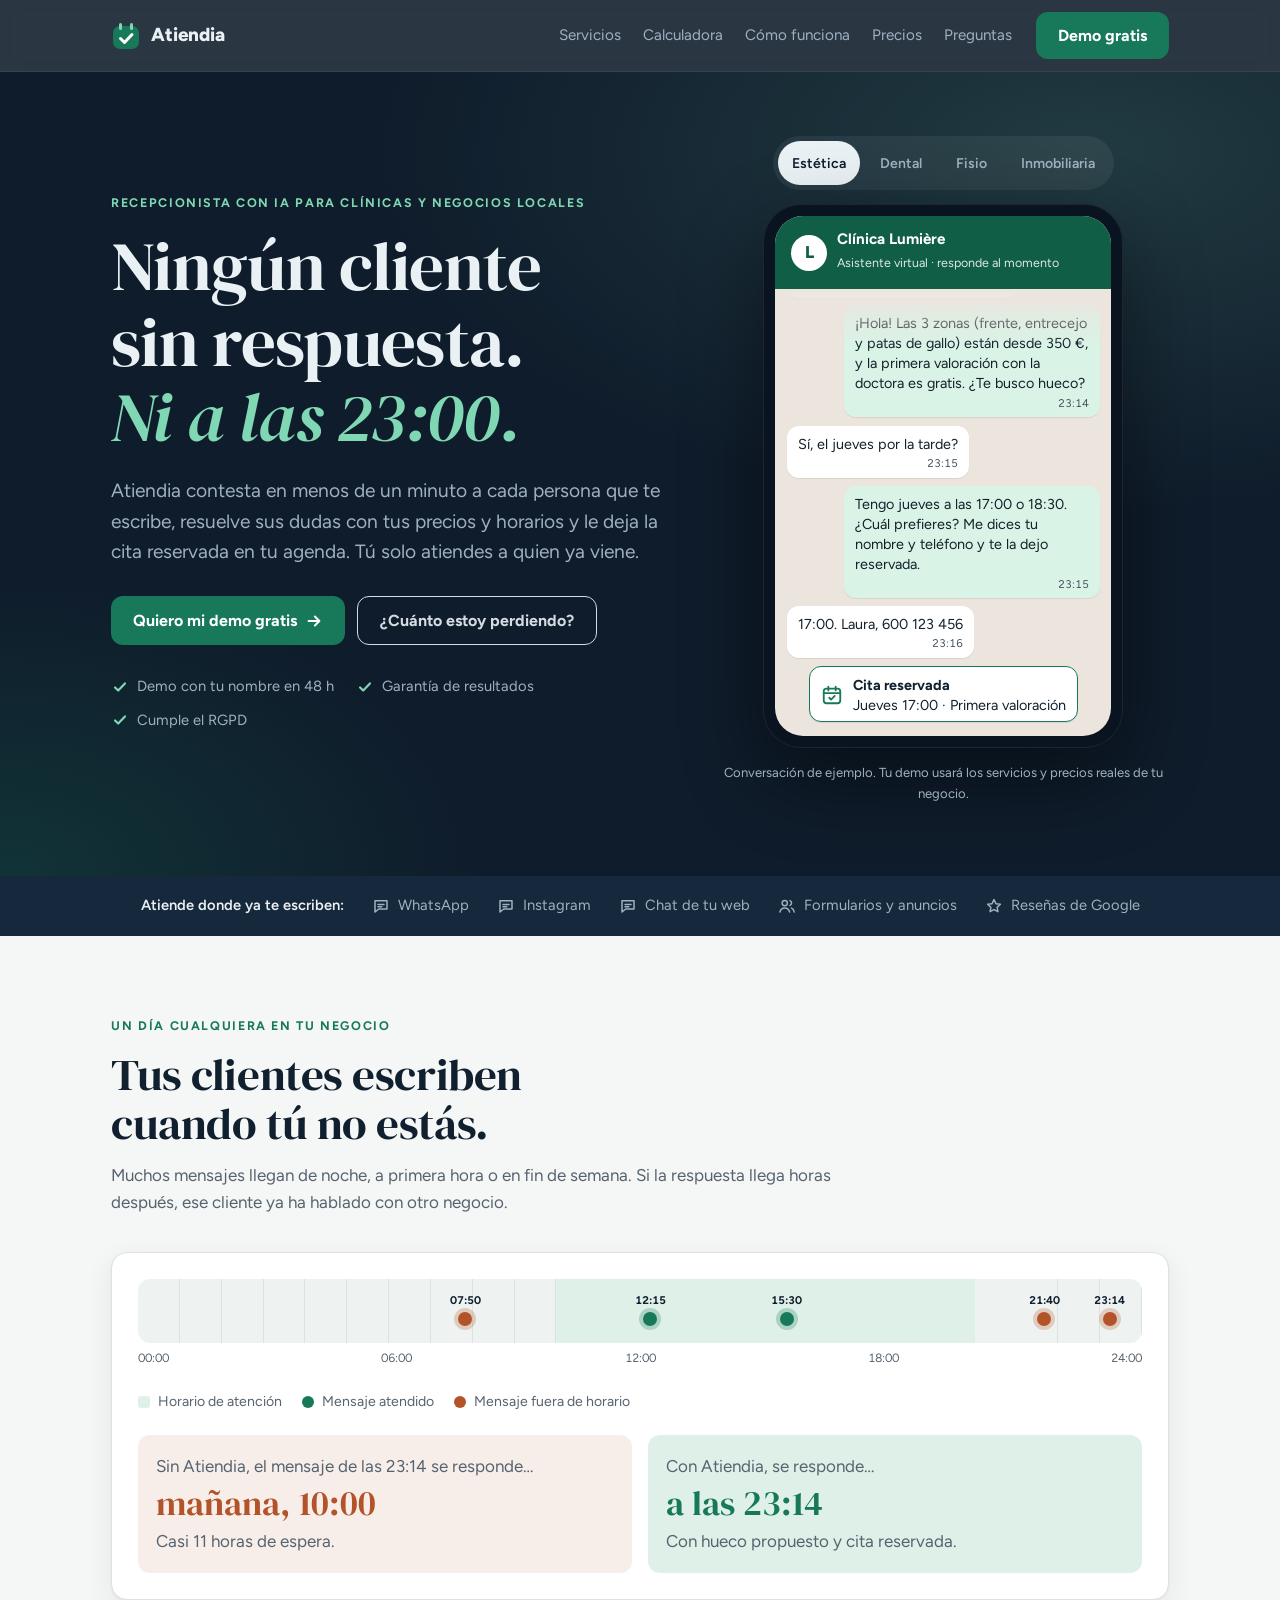
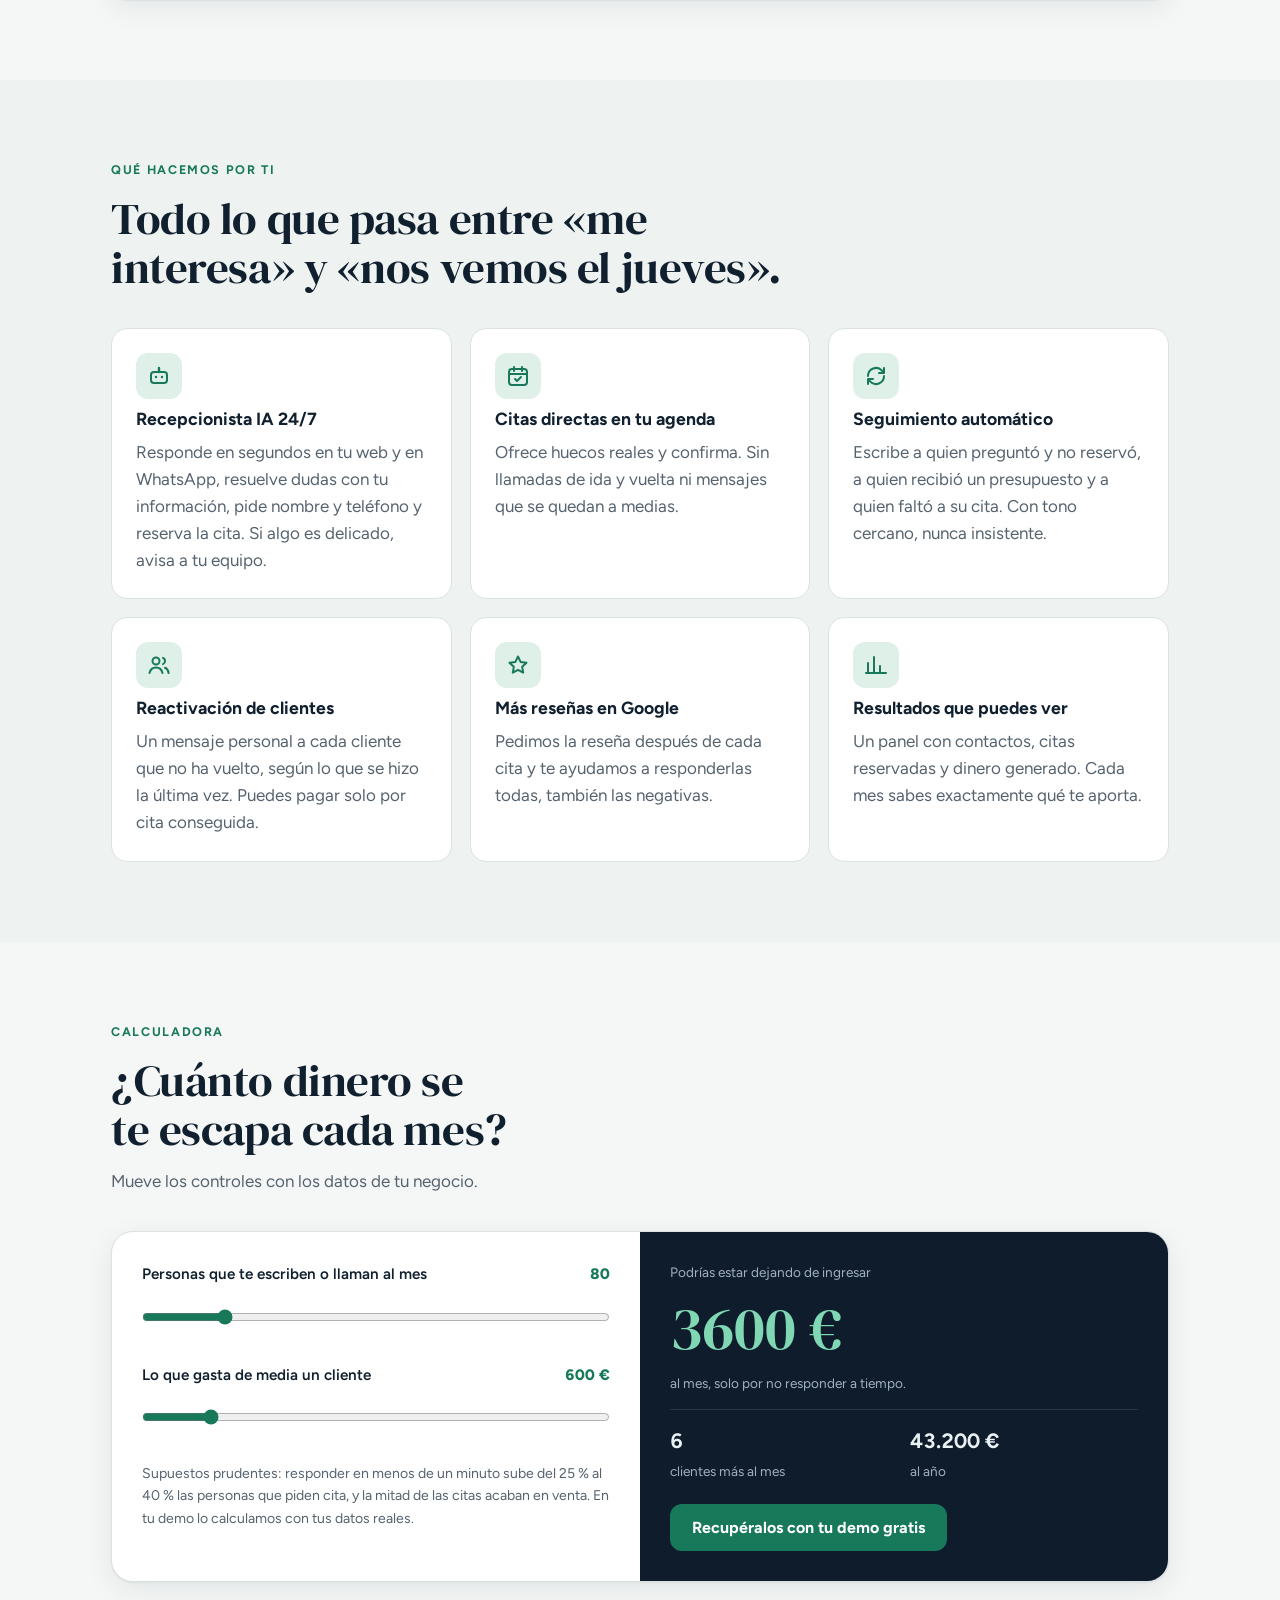
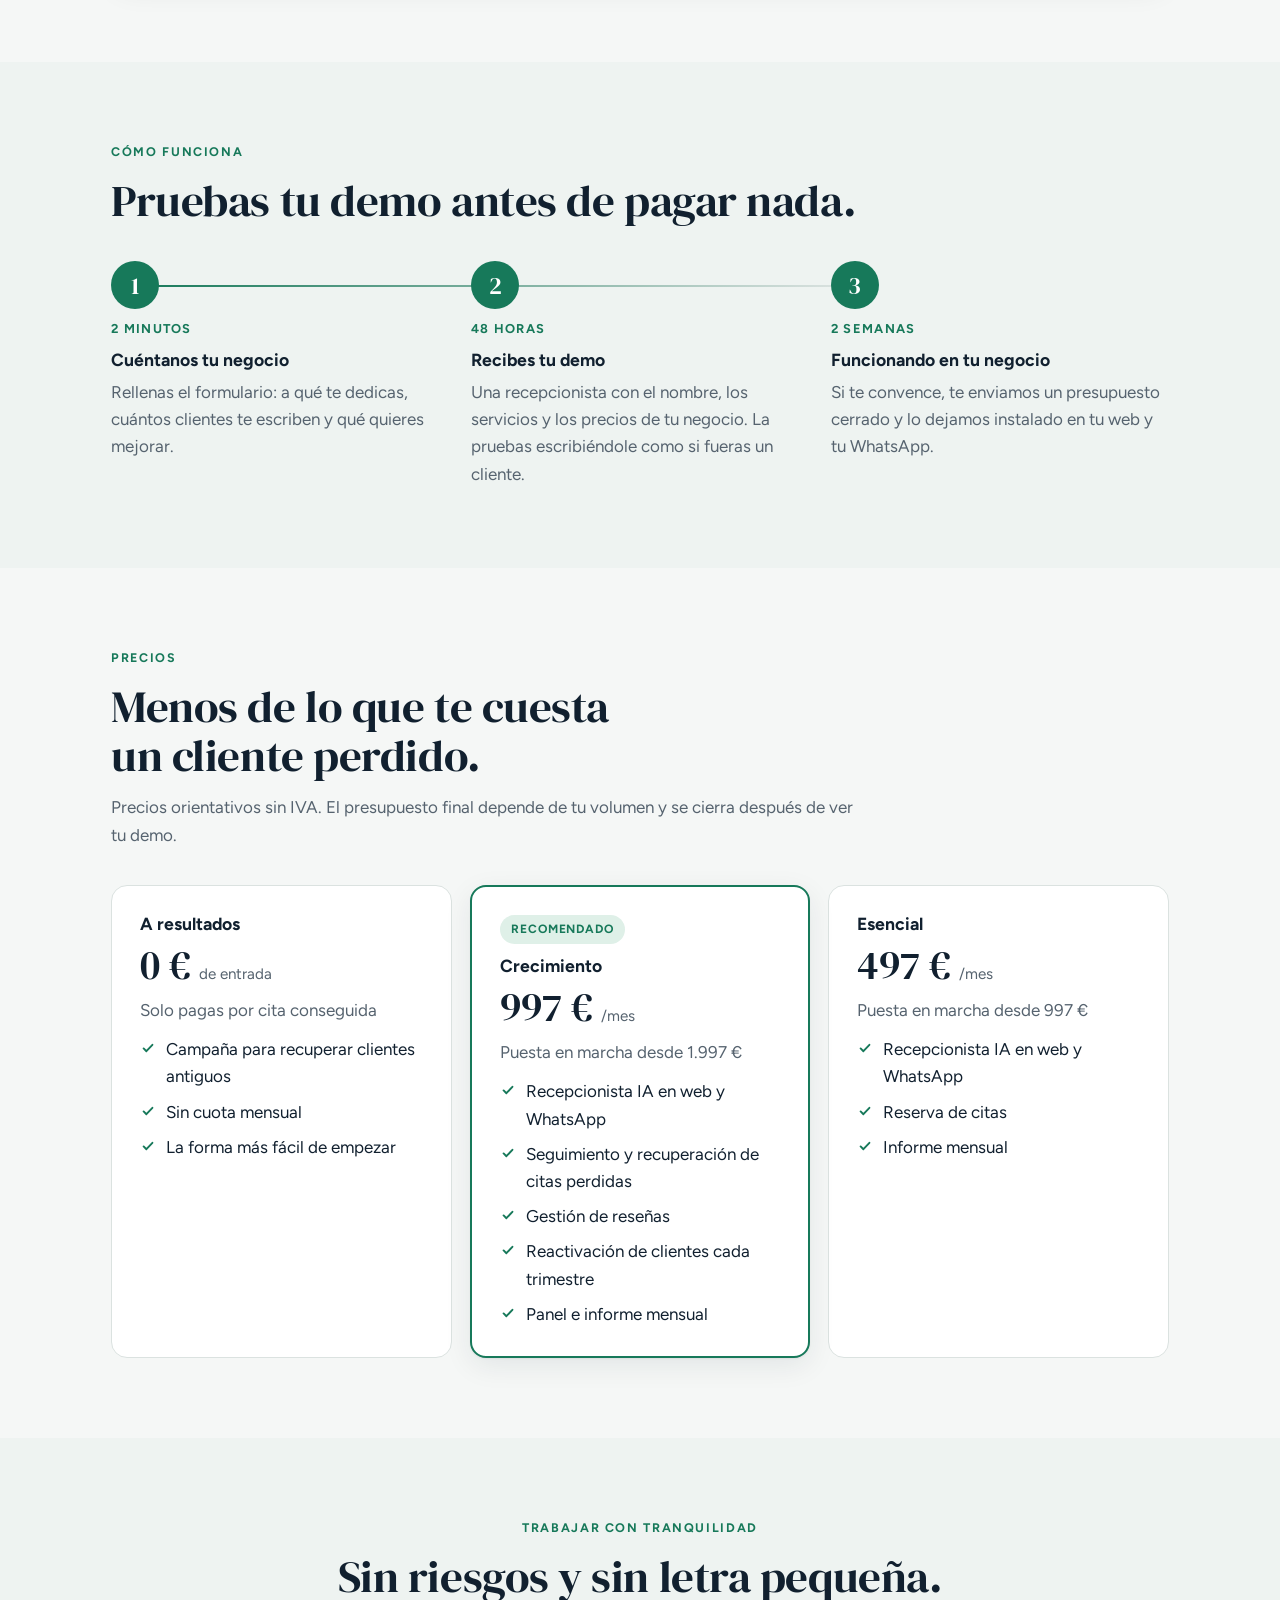
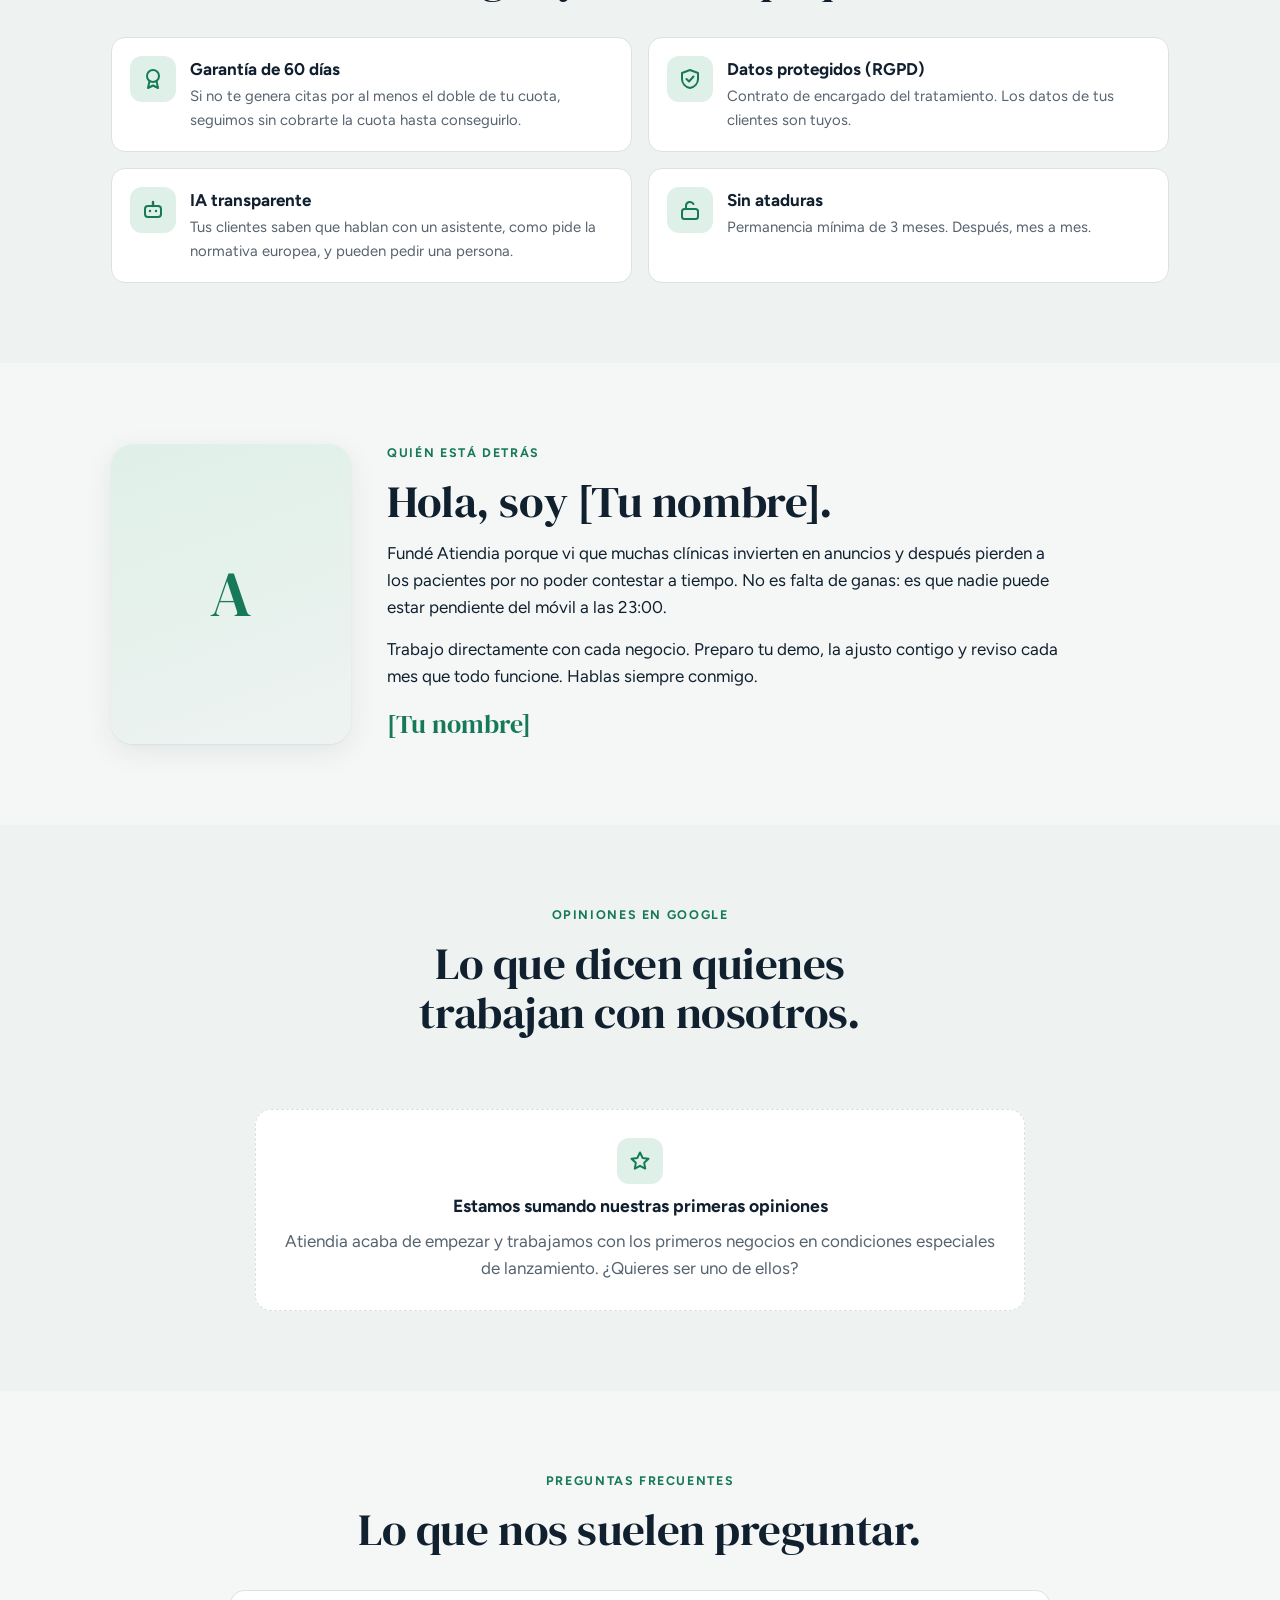
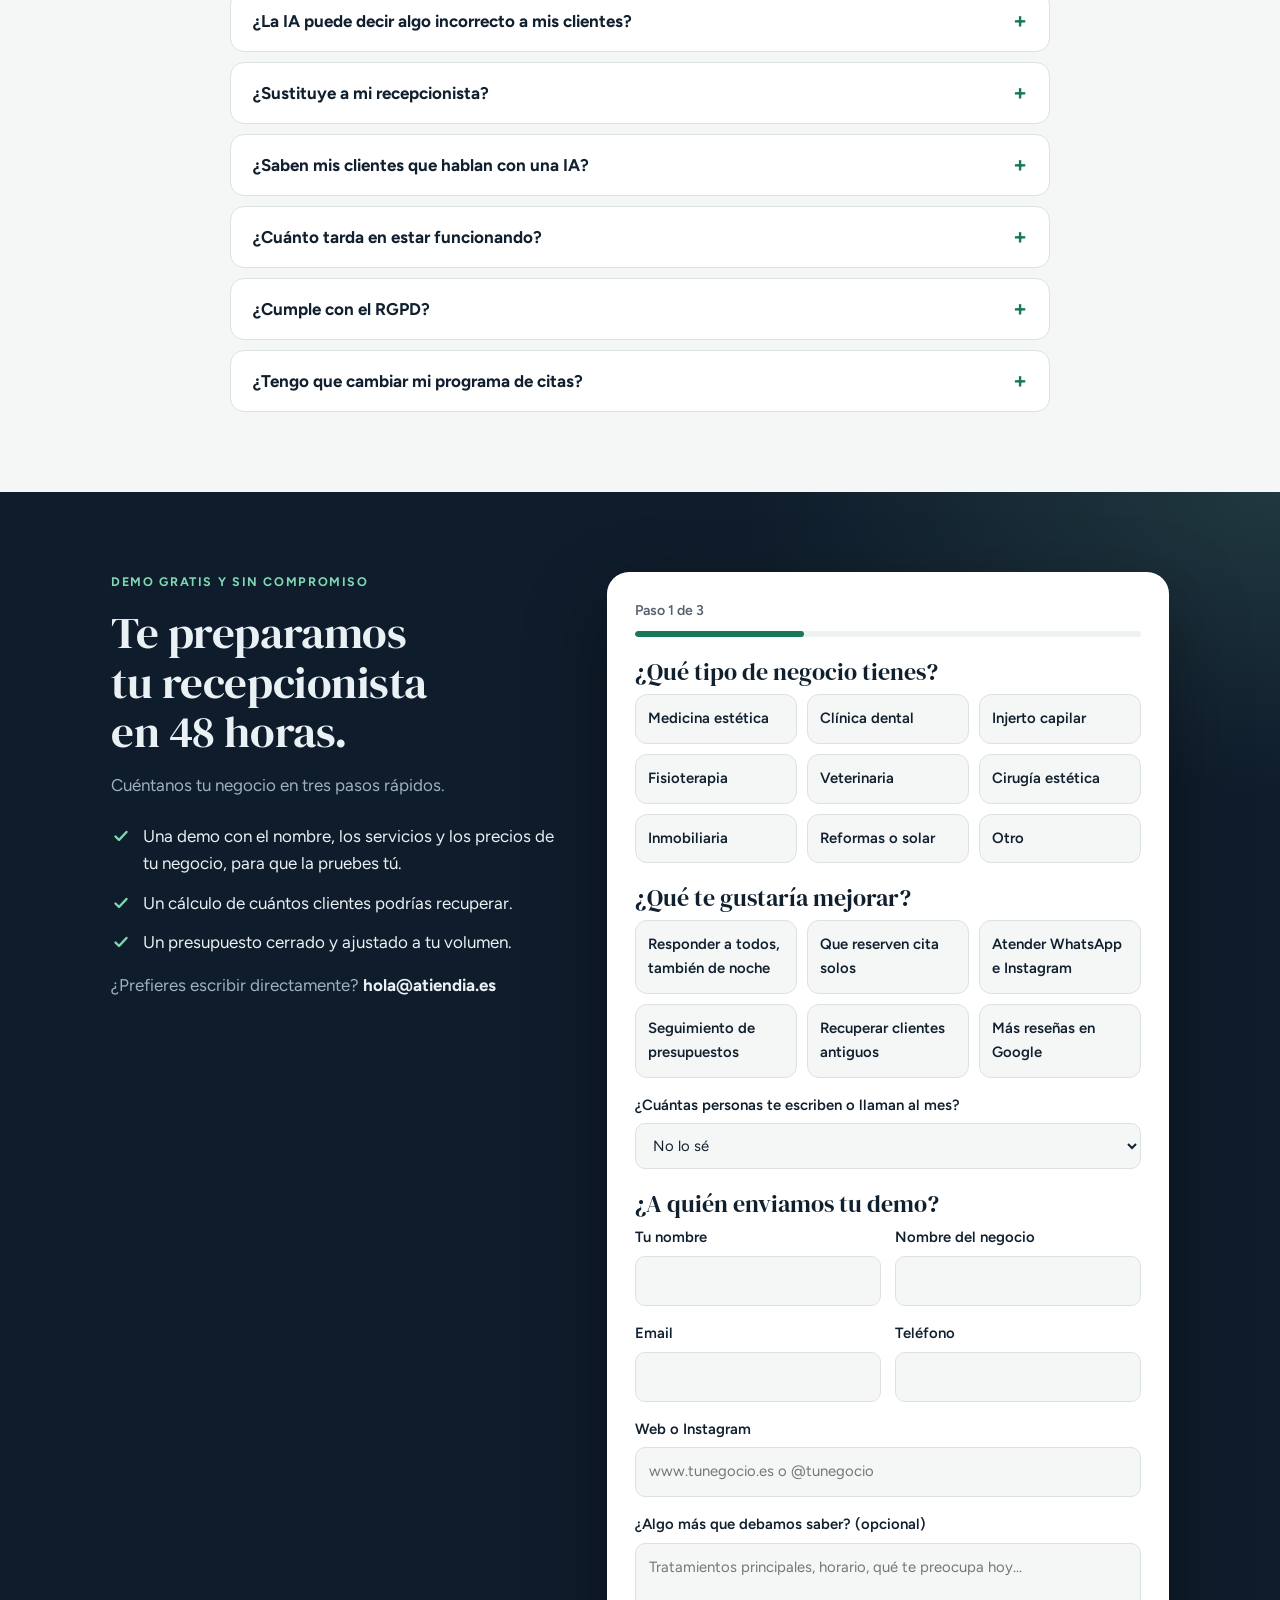
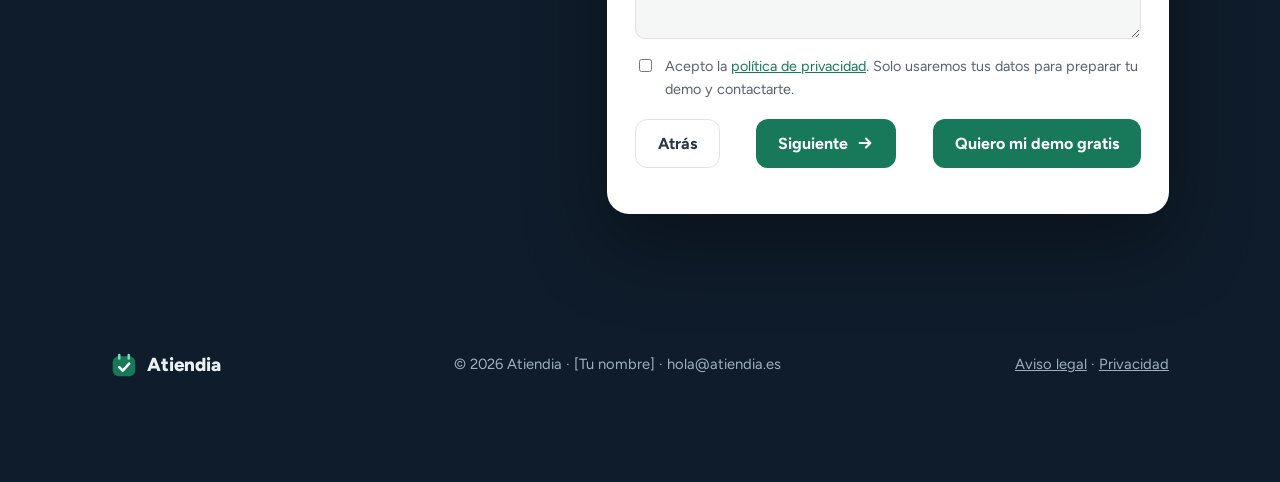
==== commit c46cd2f6: "Aplicar revisión de diseño a la web de Atiendia Botones táctiles de 44 px, contraste de las horas de" ====
--- a/web/index.html
+++ b/web/index.html
@@ -134,11 +134,11 @@
     <div>
       <div class="track" role="img" aria-label="Línea de 24 horas: el negocio abre de 10:00 a 20:00 y llegan mensajes a las 07:50, 12:15, 15:30, 21:40 y 23:14">
         <span class="open" style="left:41.67%;width:41.67%"></span>
-        <span class="ev" style="left:32.6%" title="07:50"></span>
-        <span class="ev ok" style="left:51%" title="12:15"></span>
-        <span class="ev ok" style="left:64.6%" title="15:30"></span>
-        <span class="ev" style="left:90.3%" title="21:40"></span>
-        <span class="ev" style="left:96.8%" title="23:14"></span>
+        <span class="ev" style="left:32.6%" title="07:50" data-h="07:50"></span>
+        <span class="ev ok" style="left:51%" title="12:15" data-h="12:15"></span>
+        <span class="ev ok" style="left:64.6%" title="15:30" data-h="15:30"></span>
+        <span class="ev" style="left:90.3%" title="21:40" data-h="21:40"></span>
+        <span class="ev" style="left:96.8%" title="23:14" data-h="23:14"></span>
       </div>
       <div class="hours"><span>00:00</span><span>06:00</span><span>12:00</span><span>18:00</span><span>24:00</span></div>
     </div>
@@ -465,6 +465,7 @@
       a.append(e, t, p); cont.appendChild(a);
     });
   } else { cont.hidden = true; }
+  document.querySelectorAll('a[href*="TU-ENLACE"]').forEach(function (a) { a.parentNode.hidden = true; });
   $("anio").textContent = new Date().getFullYear();
 
   /* ---------- Formulario por pasos ---------- */
@@ -486,6 +487,9 @@
   }
   $("siguiente").addEventListener("click", function () { if (valido()) { n++; mostrar(); pasos[n - 1].querySelector("input,select").focus(); } });
   $("atras").addEventListener("click", function () { n--; mostrar(); });
+  f.querySelectorAll('input[name="tipo"]').forEach(function (r) {
+    r.addEventListener("change", function () { if (n === 1) setTimeout(function () { n = 2; mostrar(); }, 250); });
+  });
   mostrar();
 
   /* Envío a Netlify Forms sin recargar; si falla, se ofrece el email. */
--- a/web/estilos.css
+++ b/web/estilos.css
@@ -68,7 +68,7 @@
 /* Móvil con conversación */
 .demo-box{display:grid;gap:14px;justify-items:center}
 .tabs{display:flex;flex-wrap:wrap;gap:6px;justify-content:center;background:rgba(255,255,255,.06);padding:5px;border-radius:999px}
-.tabs button{font:600 .88rem var(--body);color:var(--night-muted);background:transparent;border:0;padding:8px 14px;border-radius:999px;cursor:pointer}
+.tabs button{font:600 .88rem var(--body);color:var(--night-muted);background:transparent;border:0;padding:8px 14px;min-height:44px;border-radius:999px;cursor:pointer}
 .tabs button[aria-selected="true"]{background:var(--night-ink);color:var(--night)}
 .phone{width:min(100%,360px);background:#0a1320;border-radius:38px;padding:12px;box-shadow:0 30px 80px rgba(0,0,0,.45),0 0 0 1px rgba(255,255,255,.08) inset}
 .screen{background:#ece5dd;border-radius:28px;overflow:hidden;display:grid;grid-template-rows:auto 1fr;height:520px}
@@ -80,7 +80,7 @@
 .chat-head small{opacity:.85;font-size:.78rem}
 .chat{padding:14px 12px;display:flex;flex-direction:column;gap:8px;overflow:hidden;justify-content:flex-end;-webkit-mask-image:linear-gradient(transparent,#000 56px);mask-image:linear-gradient(transparent,#000 56px)}
 .b{max-width:82%;padding:8px 11px 6px;border-radius:12px;font-size:.9rem;line-height:1.4;color:#14202b;box-shadow:0 1px 1px rgba(0,0,0,.08);position:relative;animation:pop .28s ease-out both}
-.b time{display:block;text-align:right;font-size:.68rem;color:#6b7a86;margin-top:2px;font-variant-numeric:tabular-nums}
+.b time{display:block;text-align:right;font-size:.7rem;color:#46535d;margin-top:2px;font-variant-numeric:tabular-nums}
 .b.in{align-self:flex-start;background:var(--bubble-in)}
 .b.out{align-self:flex-end;background:var(--bubble-out)}
 :root[data-theme="dark"] .b{color:var(--ink)}
@@ -109,9 +109,9 @@
 
 /* Día en la clínica */
 .dia{background:var(--surface);border:1px solid var(--line);border-radius:var(--radius);padding:26px;box-shadow:var(--shadow);display:grid;gap:22px}
-.track{position:relative;height:56px;border-radius:12px;overflow:hidden;background:repeating-linear-gradient(90deg,var(--surface-2) 0 calc(100%/24 - 1px),var(--line) calc(100%/24 - 1px) calc(100%/24))}
+.track{position:relative;height:64px;border-radius:12px;overflow:hidden;background:repeating-linear-gradient(90deg,var(--surface-2) 0 calc(100%/24 - 1px),var(--line) calc(100%/24 - 1px) calc(100%/24))}
 .track .open{position:absolute;top:0;bottom:0;background:var(--accent-soft)}
-.track .ev{position:absolute;top:50%;width:14px;height:14px;margin:-7px 0 0 -7px;border-radius:50%;background:var(--warn);box-shadow:0 0 0 4px color-mix(in srgb,var(--warn) 25%,transparent)}
+.track .ev{position:absolute;top:62%;width:14px;height:14px;margin:-7px 0 0 -7px;border-radius:50%;background:var(--warn);box-shadow:0 0 0 4px color-mix(in srgb,var(--warn) 25%,transparent)}
 .track .ev.ok{background:var(--accent);box-shadow:0 0 0 4px color-mix(in srgb,var(--accent) 25%,transparent)}
 .hours{display:flex;justify-content:space-between;font-size:.75rem;color:var(--muted);font-variant-numeric:tabular-nums;margin-top:6px}
 .leyenda{display:flex;flex-wrap:wrap;gap:8px 20px;font-size:.88rem;color:var(--muted)}
@@ -140,7 +140,7 @@
 .slider{display:grid;gap:8px}
 .slider label{display:flex;justify-content:space-between;font-weight:600;font-size:.95rem;gap:12px}
 .slider output{font-variant-numeric:tabular-nums;color:var(--accent);font-weight:800}
-input[type=range]{width:100%;accent-color:var(--accent);height:28px}
+input[type=range]{width:100%;accent-color:var(--accent);height:44px;margin:0}
 .res .perdida{font-family:var(--display);font-size:clamp(2.6rem,6vw,3.8rem);line-height:1;color:var(--mint);font-variant-numeric:tabular-nums}
 .res small{color:var(--night-muted);font-size:.85rem}
 .res .mini{display:grid;grid-template-columns:1fr 1fr;gap:12px;border-top:1px solid rgba(255,255,255,.1);padding-top:14px}
@@ -167,7 +167,7 @@
 .badge{justify-self:start;background:var(--accent-soft);color:var(--accent);font-size:.75rem;font-weight:700;text-transform:uppercase;letter-spacing:.08em;padding:5px 11px;border-radius:99px}
 
 /* Confianza */
-.sellos{display:grid;grid-template-columns:repeat(auto-fit,minmax(min(100%,240px),1fr));gap:16px}
+.sellos{display:grid;grid-template-columns:repeat(auto-fit,minmax(min(100%,420px),1fr));gap:16px}
 .sello{display:flex;gap:14px;align-items:flex-start;background:var(--surface);border:1px solid var(--line);border-radius:14px;padding:18px}
 .sello .ico{flex:none}
 .sello b{display:block;margin-bottom:2px}
@@ -189,12 +189,12 @@
 
 /* FAQ */
 .faq{display:grid;gap:10px;max-width:820px;width:100%;justify-self:center}
-details{background:var(--surface);border:1px solid var(--line);border-radius:14px;padding:18px 22px}
-summary{cursor:pointer;font-weight:700;list-style:none;display:flex;justify-content:space-between;gap:16px}
+details{background:var(--surface);border:1px solid var(--line);border-radius:14px;padding:8px 22px}
+summary{cursor:pointer;font-weight:700;list-style:none;display:flex;justify-content:space-between;align-items:center;gap:16px;min-height:44px;padding-block:6px}
 summary::-webkit-details-marker{display:none}
 summary::after{content:"+";font-size:1.4rem;line-height:1;color:var(--accent);transition:transform .2s}
 details[open] summary::after{transform:rotate(45deg)}
-details p{margin-top:10px;color:var(--muted)}
+details p{margin:4px 0 12px;color:var(--muted)}
 
 /* Formulario por pasos */
 .cta-band{background:radial-gradient(900px 500px at 100% 0%, rgba(127,216,179,.15), transparent 60%),var(--night);color:var(--night-ink)}
@@ -250,3 +250,11 @@
 .legal h1{font-size:2.3rem}
 .legal h2{font-size:1.4rem;margin-top:16px}
 .legal footer{padding-block:36px}
+
+/* Revisión de diseño */
+header.site .btn{min-height:44px}
+.track .ev::after{content:attr(data-h);position:absolute;bottom:16px;left:50%;transform:translateX(-50%);font-size:.7rem;font-weight:700;color:var(--ink);font-variant-numeric:tabular-nums;white-space:nowrap}
+@media (max-width:600px){.track .ev::after{font-size:.6rem}.track .ev:nth-child(5)::after{display:none}}
+.legal-links a,footer a{display:inline-block;padding-block:12px}
+.consent a{padding-block:4px}
+.resena-vacia a{display:inline-block;padding-block:12px}
